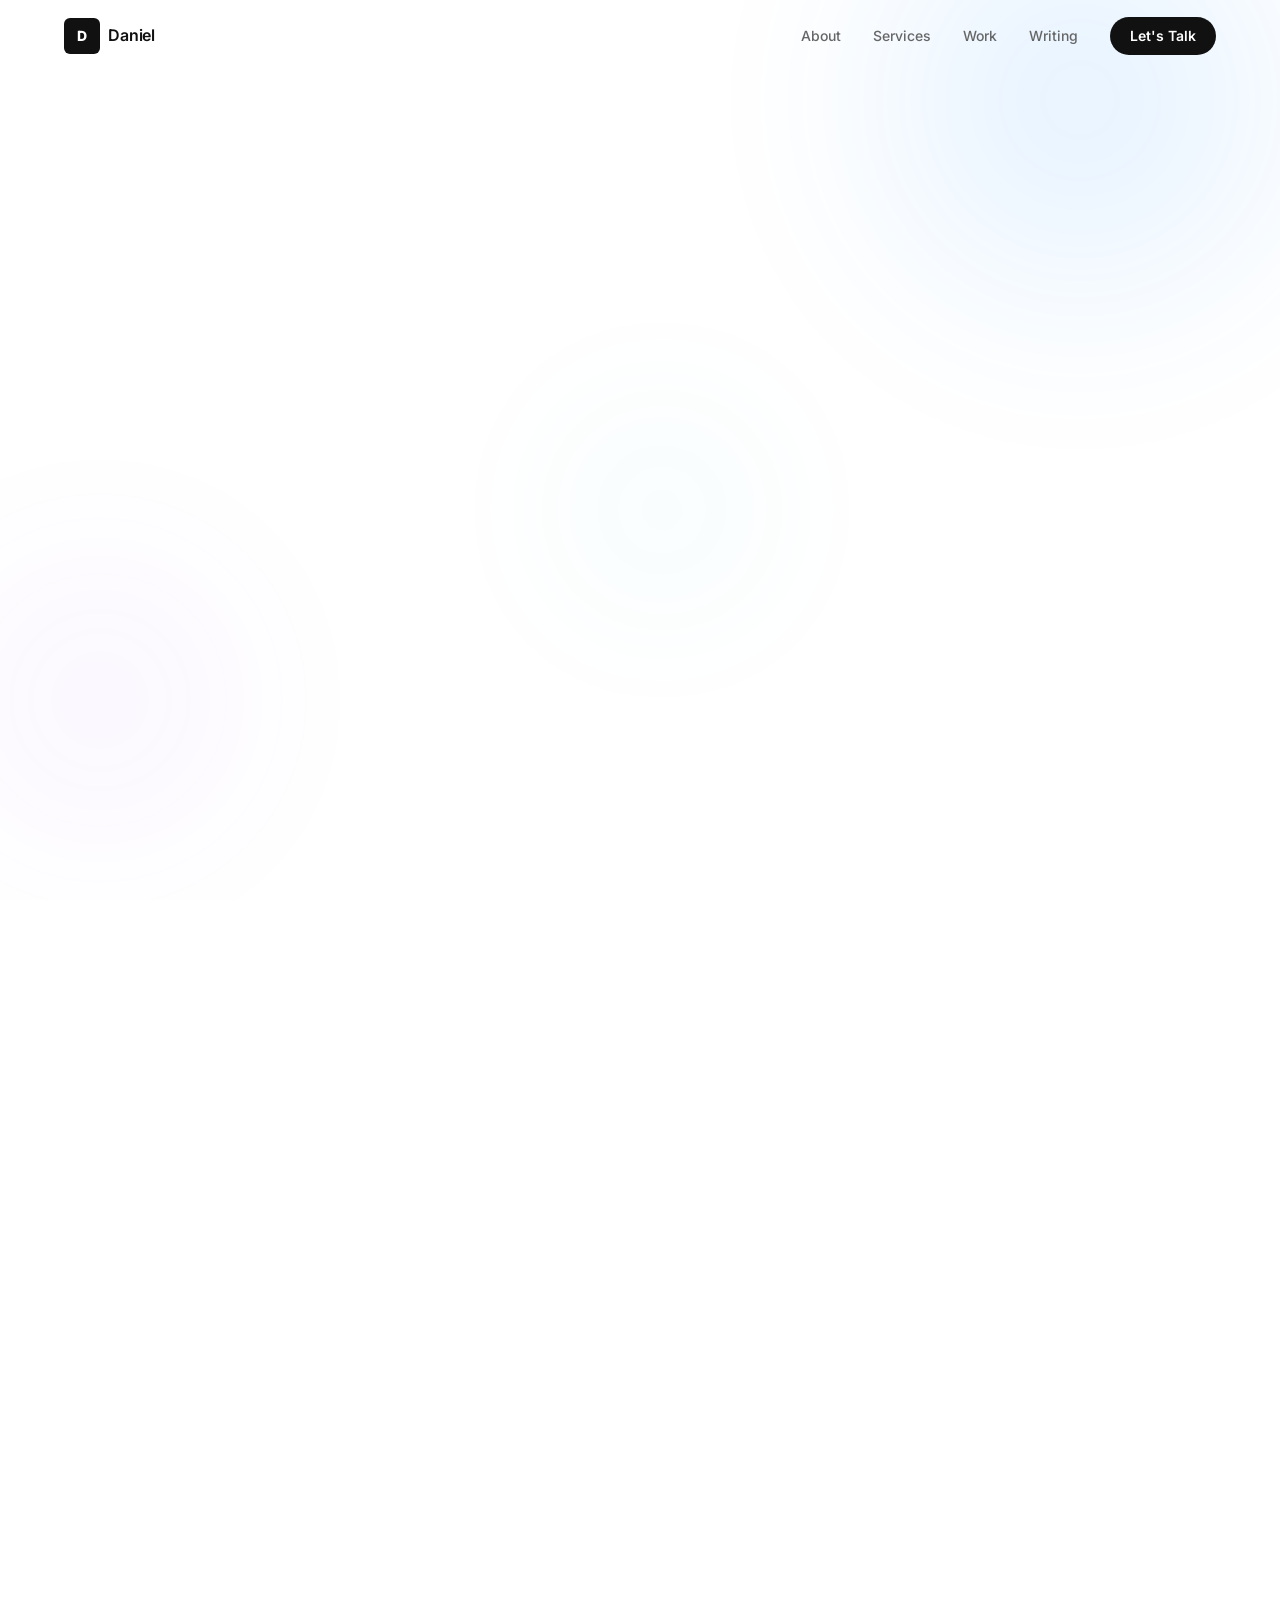
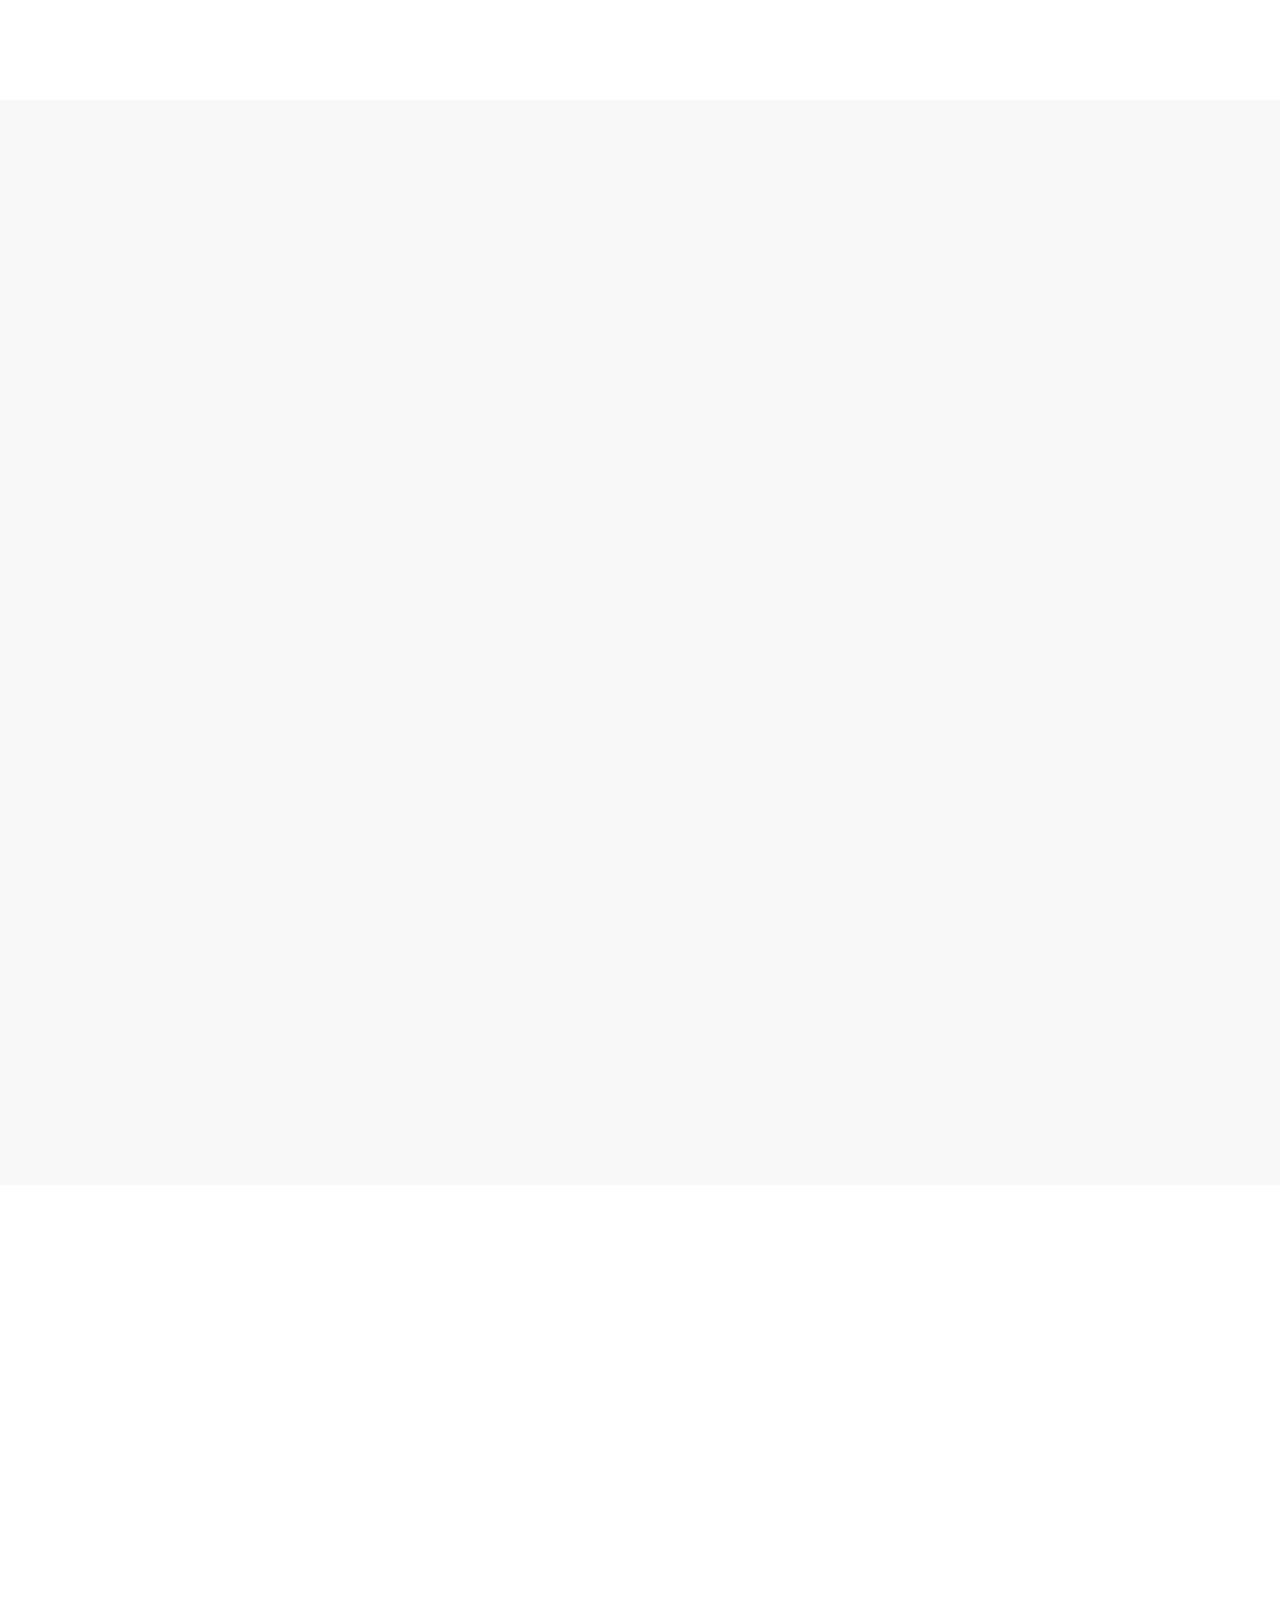
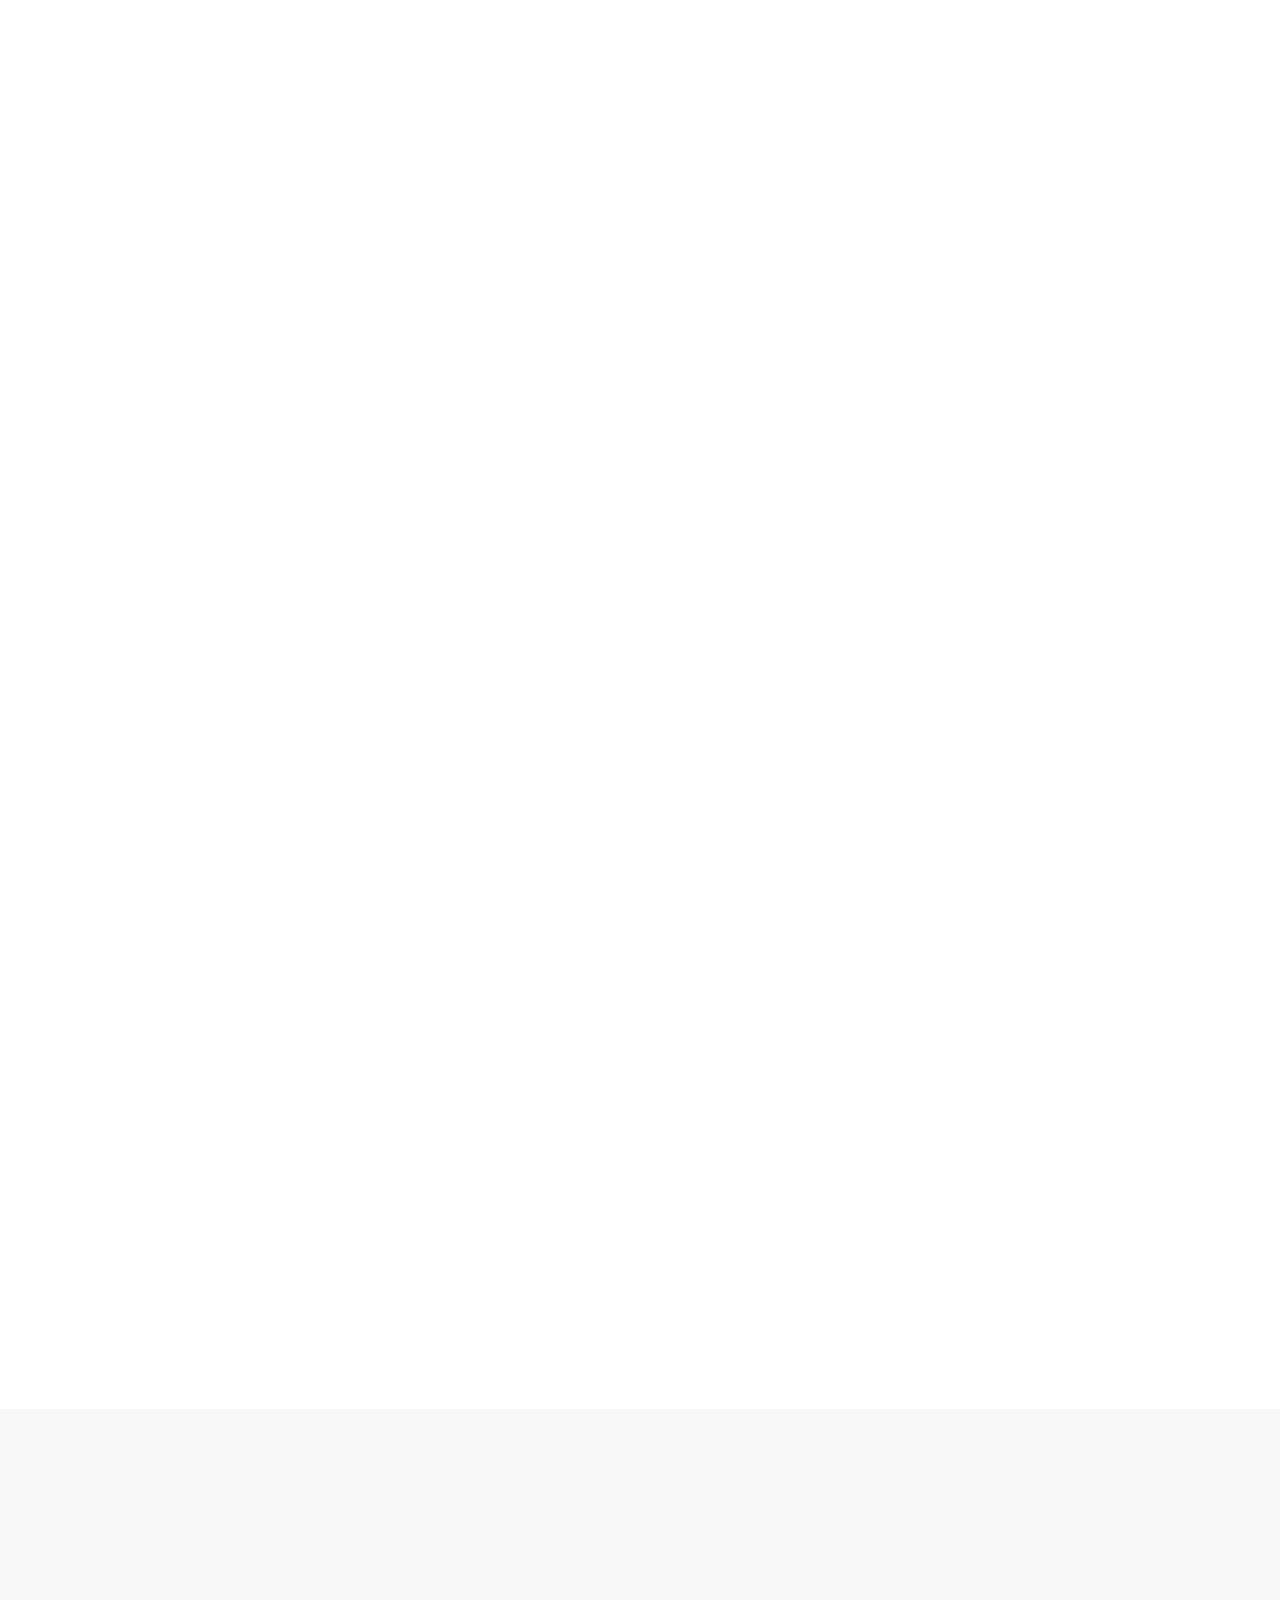
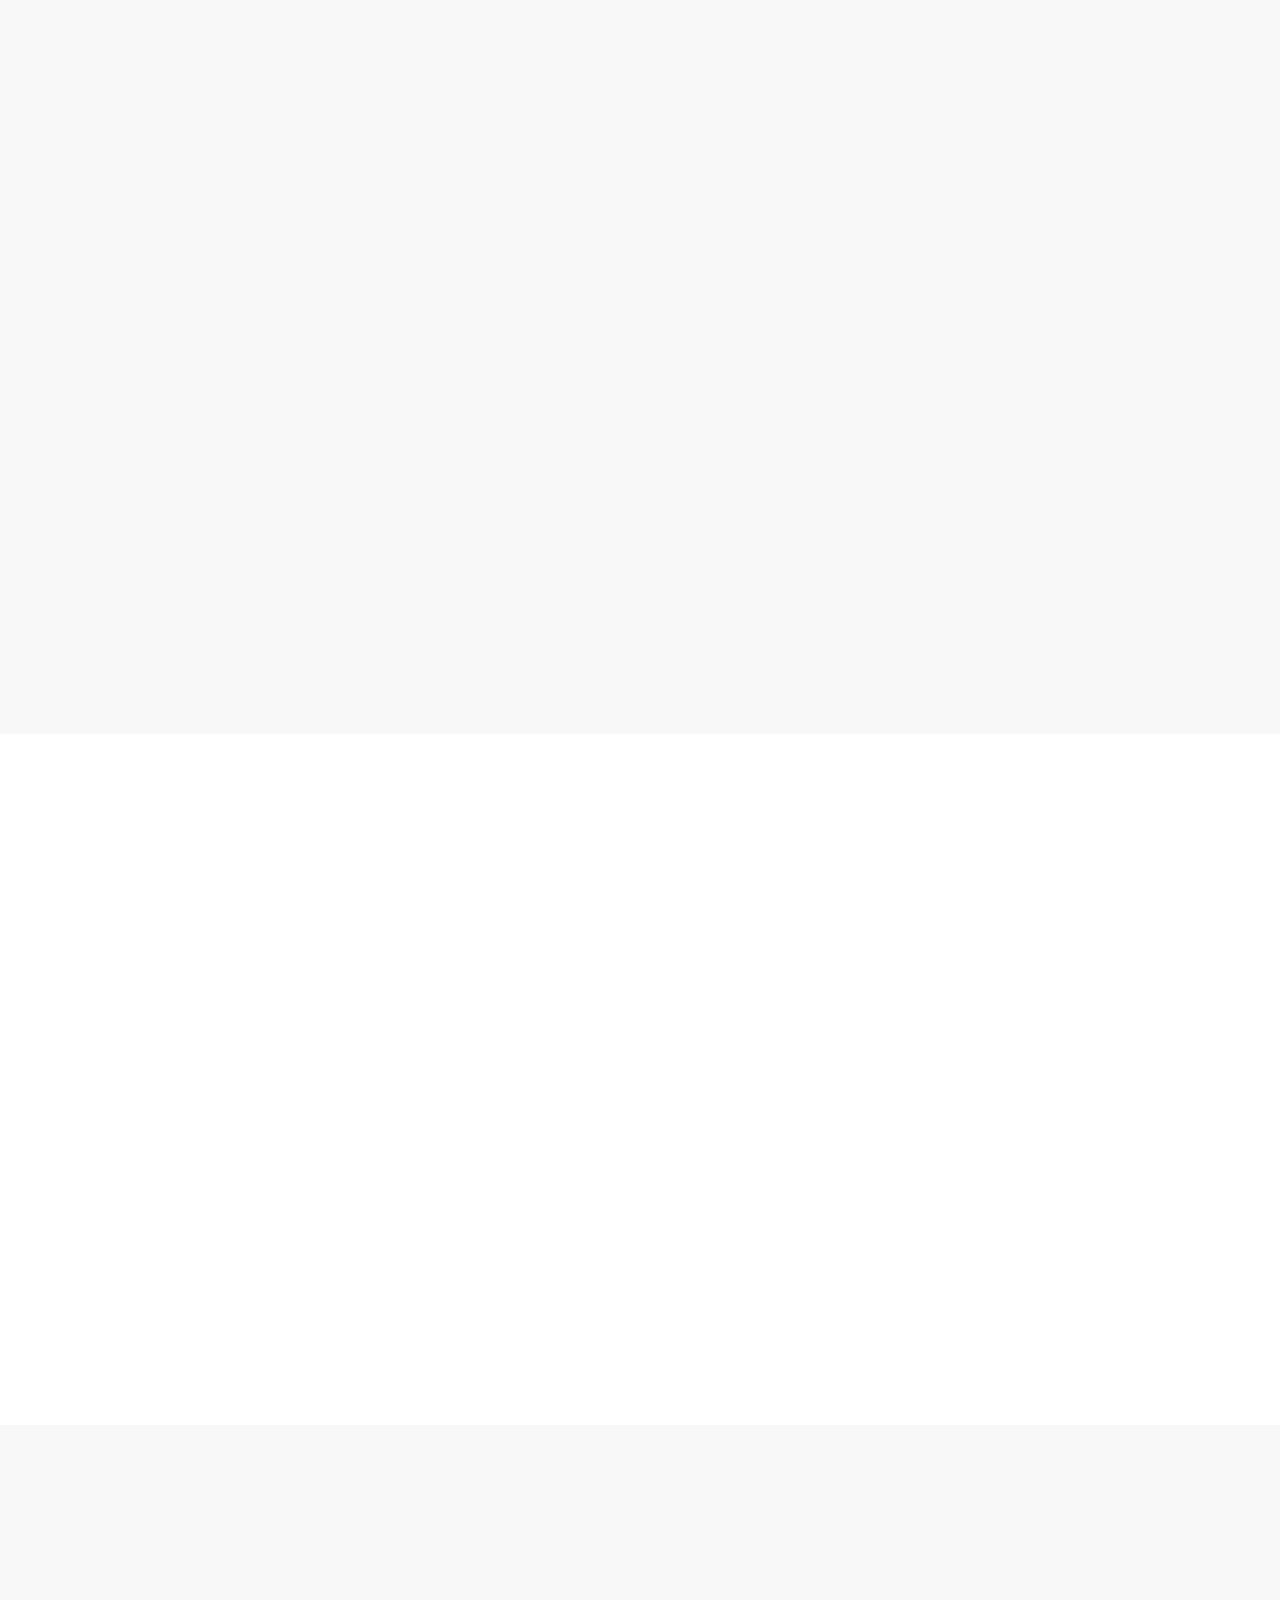
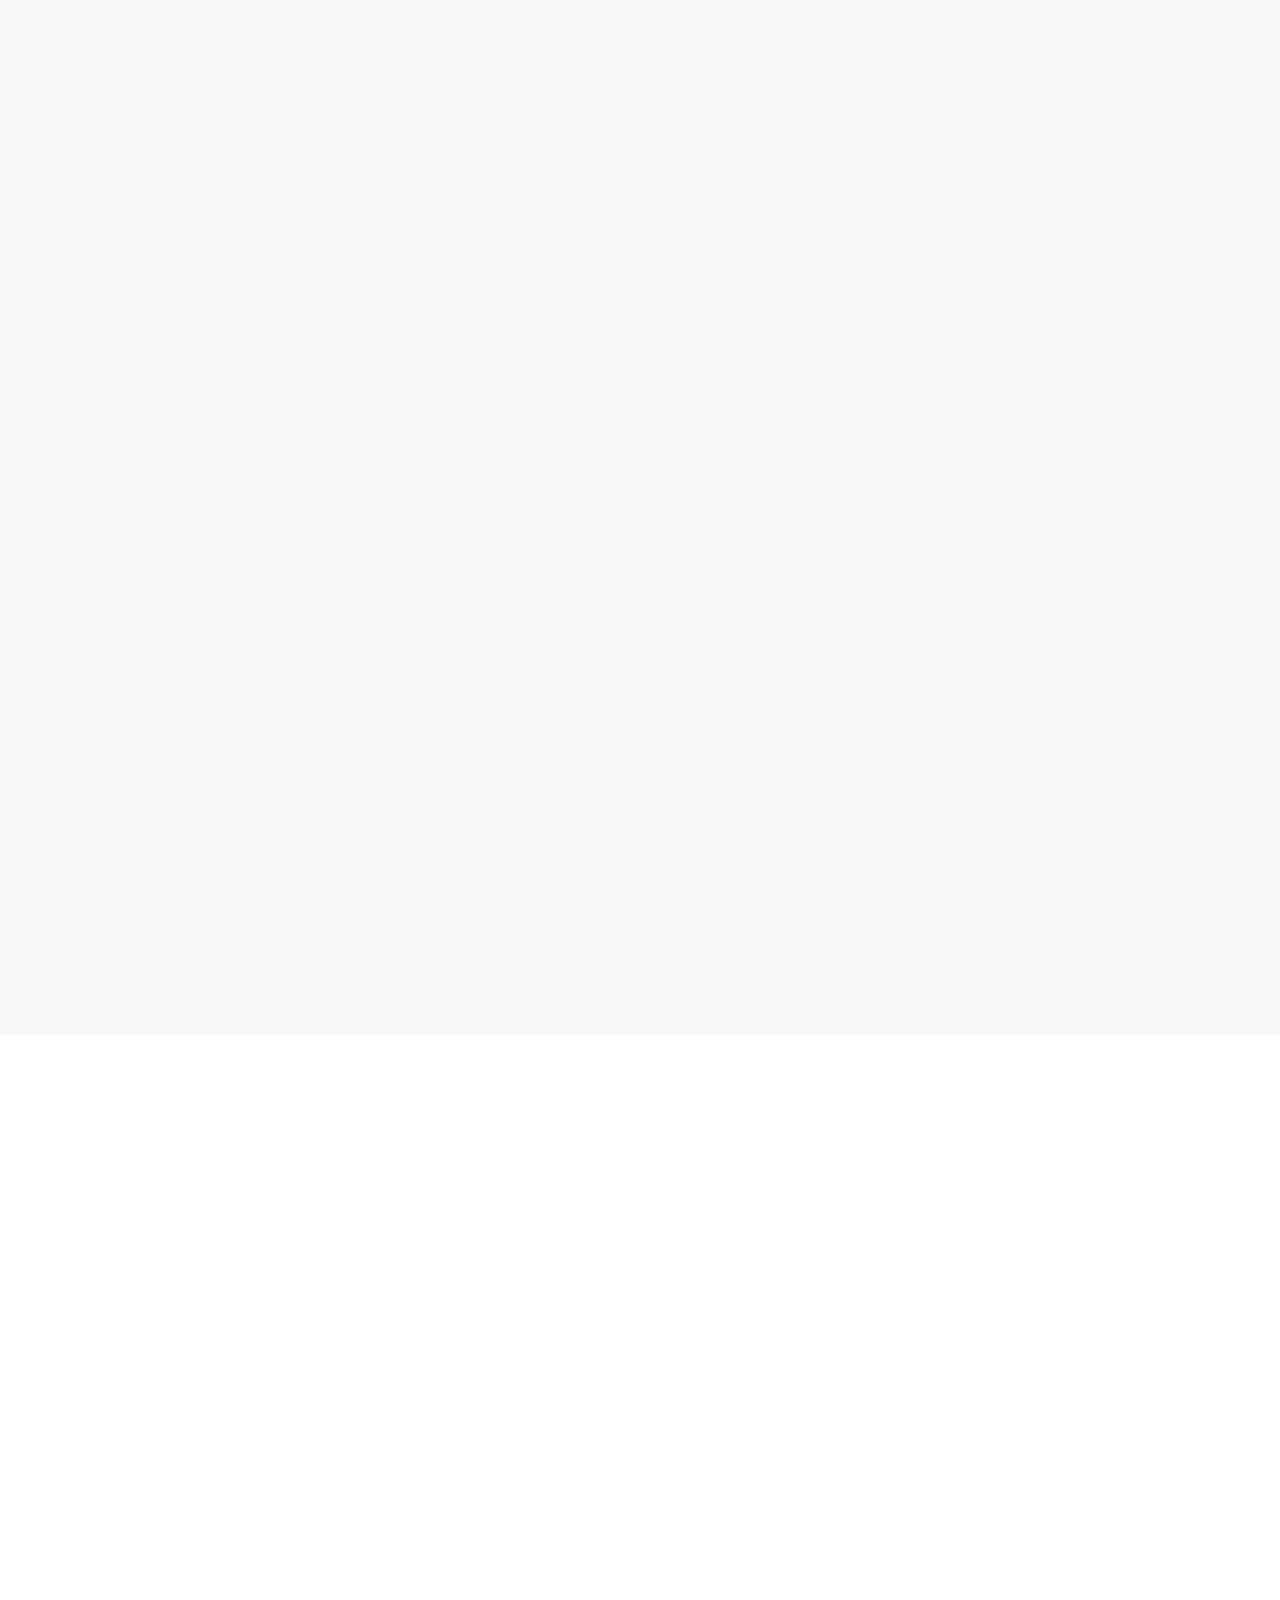
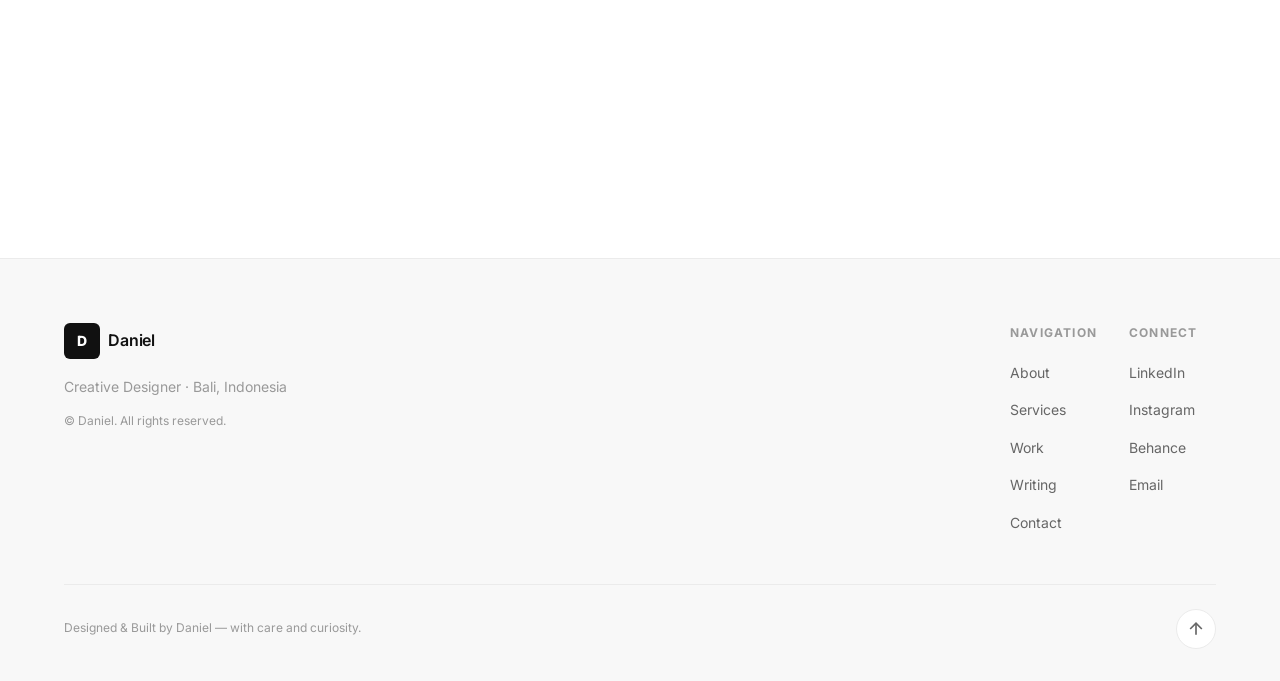
==== index.html @ 40bfc14e "Add files via upload" ====
<!DOCTYPE html>
<html lang="en">
<head>
  <!-- ============================================================
       META & SEO
  ============================================================ -->
  <meta charset="UTF-8" />
  <meta name="viewport" content="width=device-width, initial-scale=1.0" />
  <meta name="description" content="Daniel — Creative Designer specializing in Brand Identity, AI-Powered Creativity, and Digital Products. Crafting meaningful visual experiences for global brands." />
  <meta name="keywords" content="creative designer, brand identity, UI/UX design, AI design, digital products, Bali designer" />
  <meta name="author" content="Daniel" />

  <!-- Open Graph -->
  <meta property="og:title" content="Daniel — Creative Designer" />
  <meta property="og:description" content="Crafting meaningful digital experiences through design, strategy, and technology." />
  <meta property="og:type" content="website" />
  <meta property="og:url" content="https://danielmorris.design" />

  <title>Daniel — Creative Designer</title>

  <!-- ============================================================
       FONTS
  ============================================================ -->
  <link rel="preconnect" href="https://fonts.googleapis.com" />
  <link rel="preconnect" href="https://fonts.gstatic.com" crossorigin />
  <link href="https://fonts.googleapis.com/css2?family=Inter:wght@300;400;500;600;700;900&display=swap" rel="stylesheet" />

  <!-- ============================================================
       STYLES
  ============================================================ -->
  <link rel="stylesheet" href="style.css" />
</head>
<body>

  <!-- ============================================================
       NAVIGATION
  ============================================================ -->
  <header class="site-header" id="site-header" role="banner">
    <nav class="nav-container" aria-label="Main navigation">
      <a href="#hero" class="nav-logo" aria-label="Daniel — Home">
        <span class="logo-mark">D</span>
        <span class="logo-text">Daniel</span>
      </a>

      <ul class="nav-links" role="list">
        <li><a href="#about" class="nav-link">About</a></li>
        <li><a href="#services" class="nav-link">Services</a></li>
        <li><a href="#projects" class="nav-link">Work</a></li>
        <li><a href="#blog" class="nav-link">Writing</a></li>
        <li><a href="#contact" class="nav-link nav-link--cta">Let's Talk</a></li>
      </ul>

      <!-- Mobile menu toggle -->
      <button class="nav-toggle" id="nav-toggle" aria-label="Toggle menu" aria-expanded="false" aria-controls="mobile-menu">
        <span class="toggle-bar"></span>
        <span class="toggle-bar"></span>
      </button>
    </nav>

    <!-- Mobile Menu -->
    <div class="mobile-menu" id="mobile-menu" role="dialog" aria-label="Mobile navigation" aria-hidden="true">
      <ul class="mobile-nav-links" role="list">
        <li><a href="#about" class="mobile-nav-link">About</a></li>
        <li><a href="#services" class="mobile-nav-link">Services</a></li>
        <li><a href="#projects" class="mobile-nav-link">Work</a></li>
        <li><a href="#blog" class="mobile-nav-link">Writing</a></li>
        <li><a href="#skills" class="mobile-nav-link">Skills</a></li>
        <li><a href="#contact" class="mobile-nav-link">Contact</a></li>
      </ul>
    </div>
  </header>

  <main>

    <!-- ============================================================
         HERO SECTION
    ============================================================ -->
    <section class="hero" id="hero" aria-label="Introduction">
      <!-- Ambient gradient mesh -->
      <div class="hero-mesh" aria-hidden="true">
        <div class="mesh-orb mesh-orb--1"></div>
        <div class="mesh-orb mesh-orb--2"></div>
        <div class="mesh-orb mesh-orb--3"></div>
      </div>

      <div class="container hero-container">
        <div class="hero-content">
          <p class="hero-eyebrow animate-in" data-delay="0">Creative Designer · Bali, Indonesia</p>

          <h1 class="hero-headline animate-in" data-delay="1">
            Crafting experiences<br />
            <em>worth remembering.</em>
          </h1>

          <p class="hero-description animate-in" data-delay="2">
            I bridge brand identity, emerging technology, and human-centered design — helping founders, teams, and global brands build presences that resonate.
          </p>

          <div class="hero-actions animate-in" data-delay="3">
            <a href="#projects" class="btn btn--primary">View My Work</a>
            <a href="#contact" class="btn btn--ghost">Start a Project</a>
          </div>

          <!-- Social proof ticker -->
          <div class="hero-meta animate-in" data-delay="4">
            <div class="meta-item">
              <span class="meta-value">7+</span>
              <span class="meta-label">Years Experience</span>
            </div>
            <div class="meta-divider" aria-hidden="true"></div>
            <div class="meta-item">
              <span class="meta-value">60+</span>
              <span class="meta-label">Projects Delivered</span>
            </div>
            <div class="meta-divider" aria-hidden="true"></div>
            <div class="meta-item">
              <span class="meta-value">3</span>
              <span class="meta-label">Continents Reached</span>
            </div>
          </div>
        </div>

        <!-- Profile image placeholder -->
        <div class="hero-visual animate-in" data-delay="2">
          <div class="profile-frame">
            <div class="profile-image-placeholder" aria-label="Daniel's profile photo">
              <div class="profile-initials">D</div>
            </div>
            <!-- Floating badge -->
            <div class="profile-badge" aria-hidden="true">
              <span class="badge-dot"></span>
              <span class="badge-text">Available for projects</span>
            </div>
          </div>
        </div>
      </div>

      <!-- Scroll indicator -->
      <div class="scroll-indicator animate-in" data-delay="5" aria-hidden="true">
        <div class="scroll-line"></div>
        <span class="scroll-text">Scroll</span>
      </div>
    </section>

    <!-- ============================================================
         ABOUT SECTION
    ============================================================ -->
    <section class="section about" id="about" aria-labelledby="about-heading">
      <div class="container">
        <div class="section-grid">

          <div class="section-label-col">
            <p class="section-eyebrow reveal-item">About</p>
          </div>

          <div class="section-content-col">
            <h2 class="section-headline reveal-item" id="about-heading">
              Design is thinking<br />made visible.
            </h2>

            <div class="about-body reveal-item">
              <p class="about-paragraph">
                I'm Daniel — a Creative Designer based in Bali, Indonesia, working at the intersection of visual design, brand strategy, and artificial intelligence. My work is rooted in the belief that great design doesn't just look good — it <em>communicates</em>, builds trust, and moves people to act.
              </p>
              <p class="about-paragraph">
                With over seven years across graphic design, photography, videography, and digital product design, I bring a multi-disciplinary perspective to every project. I currently lead creative work at Waterbom Bali while building independent ventures that explore the future of AI-powered creativity.
              </p>
              <p class="about-paragraph">
                My process is collaborative, strategic, and deeply intentional — whether I'm crafting a brand identity from scratch, designing a digital product, or directing visual storytelling for global audiences.
              </p>
            </div>

            <div class="about-philosophy reveal-item">
              <h3 class="philosophy-label">Design Philosophy</h3>
              <blockquote class="philosophy-quote">
                "Good design is honest. It respects the intelligence of the audience, serves a clear purpose, and endures beyond trends."
              </blockquote>
            </div>
          </div>

        </div>
      </div>
    </section>

    <!-- ============================================================
         SERVICES SECTION
    ============================================================ -->
    <section class="section services" id="services" aria-labelledby="services-heading">
      <div class="container">

        <div class="section-header reveal-item">
          <p class="section-eyebrow">Services</p>
          <h2 class="section-headline" id="services-heading">What I do best.</h2>
          <p class="section-subtext">End-to-end creative services for brands that want to stand out — and stay that way.</p>
        </div>

        <div class="services-grid">

          <article class="service-card reveal-item" aria-label="Brand Identity Design">
            <div class="service-icon" aria-hidden="true">
              <svg width="24" height="24" viewBox="0 0 24 24" fill="none" stroke="currentColor" stroke-width="1.5" stroke-linecap="round" stroke-linejoin="round"><circle cx="12" cy="12" r="10"/><path d="M12 2a15.3 15.3 0 0 1 4 10 15.3 15.3 0 0 1-4 10 15.3 15.3 0 0 1-4-10 15.3 15.3 0 0 1 4-10z"/><line x1="2" y1="12" x2="22" y2="12"/></svg>
            </div>
            <h3 class="service-title">Brand Identity Design</h3>
            <p class="service-description">Complete visual systems — from strategy and naming to logo, color, typography, and brand guidelines that scale across every touchpoint.</p>
            <div class="service-tags">
              <span class="tag">Logo Design</span>
              <span class="tag">Visual Identity</span>
              <span class="tag">Brand Guidelines</span>
            </div>
          </article>

          <article class="service-card reveal-item" aria-label="UI/UX Design">
            <div class="service-icon" aria-hidden="true">
              <svg width="24" height="24" viewBox="0 0 24 24" fill="none" stroke="currentColor" stroke-width="1.5" stroke-linecap="round" stroke-linejoin="round"><rect x="2" y="3" width="20" height="14" rx="2"/><line x1="8" y1="21" x2="16" y2="21"/><line x1="12" y1="17" x2="12" y2="21"/></svg>
            </div>
            <h3 class="service-title">UI/UX Design</h3>
            <p class="service-description">User interfaces and digital experiences that feel effortless. Research-grounded, visually refined, and built for how real people think and move.</p>
            <div class="service-tags">
              <span class="tag">Web Design</span>
              <span class="tag">App Design</span>
              <span class="tag">Prototyping</span>
            </div>
          </article>

          <article class="service-card reveal-item" aria-label="AI-Assisted Design">
            <div class="service-icon" aria-hidden="true">
              <svg width="24" height="24" viewBox="0 0 24 24" fill="none" stroke="currentColor" stroke-width="1.5" stroke-linecap="round" stroke-linejoin="round"><path d="M12 2L2 7l10 5 10-5-10-5z"/><path d="M2 17l10 5 10-5"/><path d="M2 12l10 5 10-5"/></svg>
            </div>
            <h3 class="service-title">AI-Assisted Design</h3>
            <p class="service-description">Leveraging Midjourney, generative tools, and AI workflows to produce creative output at unprecedented speed — without sacrificing craft.</p>
            <div class="service-tags">
              <span class="tag">Midjourney</span>
              <span class="tag">AI Workflows</span>
              <span class="tag">Concept Art</span>
            </div>
          </article>

          <article class="service-card reveal-item" aria-label="Creative Direction">
            <div class="service-icon" aria-hidden="true">
              <svg width="24" height="24" viewBox="0 0 24 24" fill="none" stroke="currentColor" stroke-width="1.5" stroke-linecap="round" stroke-linejoin="round"><circle cx="12" cy="12" r="3"/><path d="M19.07 4.93a10 10 0 0 1 0 14.14M4.93 4.93a10 10 0 0 0 0 14.14"/></svg>
            </div>
            <h3 class="service-title">Creative Direction</h3>
            <p class="service-description">Strategic creative leadership for campaigns, product launches, and brand evolution — translating business goals into visual stories that connect.</p>
            <div class="service-tags">
              <span class="tag">Art Direction</span>
              <span class="tag">Campaign Design</span>
              <span class="tag">Strategy</span>
            </div>
          </article>

          <article class="service-card reveal-item" aria-label="Digital Products">
            <div class="service-icon" aria-hidden="true">
              <svg width="24" height="24" viewBox="0 0 24 24" fill="none" stroke="currentColor" stroke-width="1.5" stroke-linecap="round" stroke-linejoin="round"><path d="M14 2H6a2 2 0 0 0-2 2v16a2 2 0 0 0 2 2h12a2 2 0 0 0 2-2V8z"/><polyline points="14 2 14 8 20 8"/><line x1="16" y1="13" x2="8" y2="13"/><line x1="16" y1="17" x2="8" y2="17"/></svg>
            </div>
            <h3 class="service-title">Digital Products</h3>
            <p class="service-description">Design for SaaS platforms, web apps, and digital tools — from concept to polished interface with a focus on conversion and user retention.</p>
            <div class="service-tags">
              <span class="tag">SaaS Design</span>
              <span class="tag">Dashboard UI</span>
              <span class="tag">Design Systems</span>
            </div>
          </article>

          <article class="service-card reveal-item" aria-label="Photography & Visual Content">
            <div class="service-icon" aria-hidden="true">
              <svg width="24" height="24" viewBox="0 0 24 24" fill="none" stroke="currentColor" stroke-width="1.5" stroke-linecap="round" stroke-linejoin="round"><path d="M23 19a2 2 0 0 1-2 2H3a2 2 0 0 1-2-2V8a2 2 0 0 1 2-2h4l2-3h6l2 3h4a2 2 0 0 1 2 2z"/><circle cx="12" cy="13" r="4"/></svg>
            </div>
            <h3 class="service-title">Photography & Visual Content</h3>
            <p class="service-description">Commercial photography and video direction for brands, products, and events — shot with a designer's eye for composition, light, and story.</p>
            <div class="service-tags">
              <span class="tag">Brand Photography</span>
              <span class="tag">Video Direction</span>
              <span class="tag">Content Creation</span>
            </div>
          </article>

        </div>
      </div>
    </section>

    <!-- ============================================================
         FEATURED PROJECTS SECTION
    ============================================================ -->
    <section class="section projects" id="projects" aria-labelledby="projects-heading">
      <div class="container">

        <div class="section-header reveal-item">
          <p class="section-eyebrow">Selected Work</p>
          <h2 class="section-headline" id="projects-heading">Projects that matter.</h2>
          <p class="section-subtext">A curated selection of brand, digital, and creative projects — each one built with intention and care.</p>
        </div>

        <div class="projects-grid">

          <!-- Project 1 -->
          <article class="project-card project-card--large reveal-item" aria-label="Celeste d'Or Brand Identity">
            <div class="project-image" style="--project-hue: 38, 55%, 70%;" aria-hidden="true">
              <div class="project-image-bg project-image-bg--1"></div>
              <div class="project-image-label">Brand Identity</div>
            </div>
            <div class="project-info">
              <div class="project-meta">
                <span class="project-category">Brand Identity</span>
                <span class="project-year">2025</span>
              </div>
              <h3 class="project-title">Celeste d'Or</h3>
              <p class="project-description">Complete visual identity for an elegant wine brand — logomark, label design, and brand world built around French heritage and modern refinement.</p>
              <a href="#" class="project-link" aria-label="View Celeste d'Or project">
                View Project
                <svg width="16" height="16" viewBox="0 0 24 24" fill="none" stroke="currentColor" stroke-width="2" aria-hidden="true"><line x1="5" y1="12" x2="19" y2="12"/><polyline points="12 5 19 12 12 19"/></svg>
              </a>
            </div>
          </article>

          <!-- Project 2 -->
          <article class="project-card reveal-item" aria-label="Waterbom Bali Campaign">
            <div class="project-image" aria-hidden="true">
              <div class="project-image-bg project-image-bg--2"></div>
              <div class="project-image-label">Campaign Design</div>
            </div>
            <div class="project-info">
              <div class="project-meta">
                <span class="project-category">Art Direction</span>
                <span class="project-year">2024</span>
              </div>
              <h3 class="project-title">Waterbom Visual Refresh</h3>
              <p class="project-description">Campaign visual system and collateral redesign for Southeast Asia's top-rated water park attraction.</p>
              <a href="#" class="project-link" aria-label="View Waterbom project">
                View Project
                <svg width="16" height="16" viewBox="0 0 24 24" fill="none" stroke="currentColor" stroke-width="2" aria-hidden="true"><line x1="5" y1="12" x2="19" y2="12"/><polyline points="12 5 19 12 12 19"/></svg>
              </a>
            </div>
          </article>

          <!-- Project 3 -->
          <article class="project-card reveal-item" aria-label="BrandForge SaaS Platform">
            <div class="project-image" aria-hidden="true">
              <div class="project-image-bg project-image-bg--3"></div>
              <div class="project-image-label">Product Design</div>
            </div>
            <div class="project-info">
              <div class="project-meta">
                <span class="project-category">UI/UX · SaaS</span>
                <span class="project-year">2025</span>
              </div>
              <h3 class="project-title">BrandForge</h3>
              <p class="project-description">AI-powered brand identity generator — product design and design system for a SaaS platform serving startups and freelancers.</p>
              <a href="#" class="project-link" aria-label="View BrandForge project">
                View Project
                <svg width="16" height="16" viewBox="0 0 24 24" fill="none" stroke="currentColor" stroke-width="2" aria-hidden="true"><line x1="5" y1="12" x2="19" y2="12"/><polyline points="12 5 19 12 12 19"/></svg>
              </a>
            </div>
          </article>

          <!-- Project 4 -->
          <article class="project-card reveal-item" aria-label="Aidukasi Education Platform">
            <div class="project-image" aria-hidden="true">
              <div class="project-image-bg project-image-bg--4"></div>
              <div class="project-image-label">Digital Product</div>
            </div>
            <div class="project-info">
              <div class="project-meta">
                <span class="project-category">Web Design</span>
                <span class="project-year">2024</span>
              </div>
              <h3 class="project-title">Aidukasi</h3>
              <p class="project-description">Brand identity and platform design for an AI education platform bringing accessible learning to Indonesian audiences.</p>
              <a href="#" class="project-link" aria-label="View Aidukasi project">
                View Project
                <svg width="16" height="16" viewBox="0 0 24 24" fill="none" stroke="currentColor" stroke-width="2" aria-hidden="true"><line x1="5" y1="12" x2="19" y2="12"/><polyline points="12 5 19 12 12 19"/></svg>
              </a>
            </div>
          </article>

          <!-- Project 5 -->
          <article class="project-card reveal-item" aria-label="Bali Documentary Series">
            <div class="project-image" aria-hidden="true">
              <div class="project-image-bg project-image-bg--5"></div>
              <div class="project-image-label">Film</div>
            </div>
            <div class="project-info">
              <div class="project-meta">
                <span class="project-category">Filmmaking</span>
                <span class="project-year">2025</span>
              </div>
              <h3 class="project-title">The Unhurried Life</h3>
              <p class="project-description">A festival-eligible short film exploring themes of life's pace and purpose — shot entirely across Bali's landscapes.</p>
              <a href="#" class="project-link" aria-label="View film project">
                View Project
                <svg width="16" height="16" viewBox="0 0 24 24" fill="none" stroke="currentColor" stroke-width="2" aria-hidden="true"><line x1="5" y1="12" x2="19" y2="12"/><polyline points="12 5 19 12 12 19"/></svg>
              </a>
            </div>
          </article>

          <!-- Project 6 -->
          <article class="project-card reveal-item" aria-label="Peta Sampah App">
            <div class="project-image" aria-hidden="true">
              <div class="project-image-bg project-image-bg--6"></div>
              <div class="project-image-label">Civic Tech</div>
            </div>
            <div class="project-info">
              <div class="project-meta">
                <span class="project-category">App Design · Civic Tech</span>
                <span class="project-year">2026</span>
              </div>
              <h3 class="project-title">Peta Sampah</h3>
              <p class="project-description">GPS-based crowdsourced trash mapping web app designed to tackle waste management challenges across Indonesia.</p>
              <a href="#" class="project-link" aria-label="View Peta Sampah project">
                View Project
                <svg width="16" height="16" viewBox="0 0 24 24" fill="none" stroke="currentColor" stroke-width="2" aria-hidden="true"><line x1="5" y1="12" x2="19" y2="12"/><polyline points="12 5 19 12 12 19"/></svg>
              </a>
            </div>
          </article>

        </div>

      </div>
    </section>

    <!-- ============================================================
         SKILLS SECTION
    ============================================================ -->
    <section class="section skills" id="skills" aria-labelledby="skills-heading">
      <div class="container">

        <div class="section-grid">
          <div class="section-label-col">
            <p class="section-eyebrow reveal-item">Expertise</p>
          </div>

          <div class="section-content-col">
            <h2 class="section-headline reveal-item" id="skills-heading">Tools & craft.</h2>
            <p class="section-subtext reveal-item">A working set of tools, refined over seven years of real-world design projects across industries and continents.</p>

            <div class="skills-grid reveal-item">

              <div class="skill-item">
                <div class="skill-header">
                  <span class="skill-name">Figma</span>
                  <span class="skill-level">Expert</span>
                </div>
                <div class="skill-bar" role="progressbar" aria-valuenow="95" aria-valuemin="0" aria-valuemax="100" aria-label="Figma skill level 95%">
                  <div class="skill-fill" style="--skill-width: 95%;"></div>
                </div>
              </div>

              <div class="skill-item">
                <div class="skill-header">
                  <span class="skill-name">Adobe Illustrator</span>
                  <span class="skill-level">Expert</span>
                </div>
                <div class="skill-bar" role="progressbar" aria-valuenow="92" aria-valuemin="0" aria-valuemax="100" aria-label="Adobe Illustrator skill level 92%">
                  <div class="skill-fill" style="--skill-width: 92%;"></div>
                </div>
              </div>

              <div class="skill-item">
                <div class="skill-header">
                  <span class="skill-name">Photoshop</span>
                  <span class="skill-level">Expert</span>
                </div>
                <div class="skill-bar" role="progressbar" aria-valuenow="90" aria-valuemin="0" aria-valuemax="100" aria-label="Photoshop skill level 90%">
                  <div class="skill-fill" style="--skill-width: 90%;"></div>
                </div>
              </div>

              <div class="skill-item">
                <div class="skill-header">
                  <span class="skill-name">Adobe Premiere Pro</span>
                  <span class="skill-level">Advanced</span>
                </div>
                <div class="skill-bar" role="progressbar" aria-valuenow="85" aria-valuemin="0" aria-valuemax="100" aria-label="Premiere Pro skill level 85%">
                  <div class="skill-fill" style="--skill-width: 85%;"></div>
                </div>
              </div>

              <div class="skill-item">
                <div class="skill-header">
                  <span class="skill-name">Midjourney</span>
                  <span class="skill-level">Expert</span>
                </div>
                <div class="skill-bar" role="progressbar" aria-valuenow="93" aria-valuemin="0" aria-valuemax="100" aria-label="Midjourney skill level 93%">
                  <div class="skill-fill" style="--skill-width: 93%;"></div>
                </div>
              </div>

              <div class="skill-item">
                <div class="skill-header">
                  <span class="skill-name">Brand Strategy</span>
                  <span class="skill-level">Expert</span>
                </div>
                <div class="skill-bar" role="progressbar" aria-valuenow="88" aria-valuemin="0" aria-valuemax="100" aria-label="Brand Strategy skill level 88%">
                  <div class="skill-fill" style="--skill-width: 88%;"></div>
                </div>
              </div>

              <div class="skill-item">
                <div class="skill-header">
                  <span class="skill-name">UI Design</span>
                  <span class="skill-level">Expert</span>
                </div>
                <div class="skill-bar" role="progressbar" aria-valuenow="91" aria-valuemin="0" aria-valuemax="100" aria-label="UI Design skill level 91%">
                  <div class="skill-fill" style="--skill-width: 91%;"></div>
                </div>
              </div>

              <div class="skill-item">
                <div class="skill-header">
                  <span class="skill-name">Creative Direction</span>
                  <span class="skill-level">Advanced</span>
                </div>
                <div class="skill-bar" role="progressbar" aria-valuenow="86" aria-valuemin="0" aria-valuemax="100" aria-label="Creative Direction skill level 86%">
                  <div class="skill-fill" style="--skill-width: 86%;"></div>
                </div>
              </div>

            </div>

            <!-- AI Tools Callout -->
            <div class="ai-tools-callout reveal-item">
              <p class="callout-label">AI-Augmented Toolkit</p>
              <div class="callout-pills">
                <span class="pill">ChatGPT</span>
                <span class="pill">Claude</span>
                <span class="pill">Midjourney</span>
                <span class="pill">Runway</span>
                <span class="pill">Kling AI</span>
                <span class="pill">Sora</span>
              </div>
            </div>

          </div>
        </div>

      </div>
    </section>

    <!-- ============================================================
         TESTIMONIALS SECTION
    ============================================================ -->
    <section class="section testimonials" id="testimonials" aria-labelledby="testimonials-heading">
      <div class="container">

        <div class="section-header reveal-item">
          <p class="section-eyebrow">Testimonials</p>
          <h2 class="section-headline" id="testimonials-heading">Clients speak.</h2>
        </div>

        <div class="testimonials-grid">

          <article class="testimonial-card reveal-item">
            <div class="testimonial-stars" aria-label="5 out of 5 stars">
              <svg width="16" height="16" viewBox="0 0 24 24" fill="currentColor" aria-hidden="true"><polygon points="12 2 15.09 8.26 22 9.27 17 14.14 18.18 21.02 12 17.77 5.82 21.02 7 14.14 2 9.27 8.91 8.26 12 2"/></svg>
              <svg width="16" height="16" viewBox="0 0 24 24" fill="currentColor" aria-hidden="true"><polygon points="12 2 15.09 8.26 22 9.27 17 14.14 18.18 21.02 12 17.77 5.82 21.02 7 14.14 2 9.27 8.91 8.26 12 2"/></svg>
              <svg width="16" height="16" viewBox="0 0 24 24" fill="currentColor" aria-hidden="true"><polygon points="12 2 15.09 8.26 22 9.27 17 14.14 18.18 21.02 12 17.77 5.82 21.02 7 14.14 2 9.27 8.91 8.26 12 2"/></svg>
              <svg width="16" height="16" viewBox="0 0 24 24" fill="currentColor" aria-hidden="true"><polygon points="12 2 15.09 8.26 22 9.27 17 14.14 18.18 21.02 12 17.77 5.82 21.02 7 14.14 2 9.27 8.91 8.26 12 2"/></svg>
              <svg width="16" height="16" viewBox="0 0 24 24" fill="currentColor" aria-hidden="true"><polygon points="12 2 15.09 8.26 22 9.27 17 14.14 18.18 21.02 12 17.77 5.82 21.02 7 14.14 2 9.27 8.91 8.26 12 2"/></svg>
            </div>
            <blockquote class="testimonial-quote">
              "Daniel brought a level of strategic thinking to our brand identity that we didn't expect. He didn't just make things beautiful — he made sure every visual decision had a reason."
            </blockquote>
            <footer class="testimonial-author">
              <div class="author-avatar" aria-hidden="true">MR</div>
              <div class="author-info">
                <p class="author-name">Michael Rainer</p>
                <p class="author-title">CEO, Rainer & Co.</p>
              </div>
            </footer>
          </article>

          <article class="testimonial-card reveal-item">
            <div class="testimonial-stars" aria-label="5 out of 5 stars">
              <svg width="16" height="16" viewBox="0 0 24 24" fill="currentColor" aria-hidden="true"><polygon points="12 2 15.09 8.26 22 9.27 17 14.14 18.18 21.02 12 17.77 5.82 21.02 7 14.14 2 9.27 8.91 8.26 12 2"/></svg>
              <svg width="16" height="16" viewBox="0 0 24 24" fill="currentColor" aria-hidden="true"><polygon points="12 2 15.09 8.26 22 9.27 17 14.14 18.18 21.02 12 17.77 5.82 21.02 7 14.14 2 9.27 8.91 8.26 12 2"/></svg>
              <svg width="16" height="16" viewBox="0 0 24 24" fill="currentColor" aria-hidden="true"><polygon points="12 2 15.09 8.26 22 9.27 17 14.14 18.18 21.02 12 17.77 5.82 21.02 7 14.14 2 9.27 8.91 8.26 12 2"/></svg>
              <svg width="16" height="16" viewBox="0 0 24 24" fill="currentColor" aria-hidden="true"><polygon points="12 2 15.09 8.26 22 9.27 17 14.14 18.18 21.02 12 17.77 5.82 21.02 7 14.14 2 9.27 8.91 8.26 12 2"/></svg>
              <svg width="16" height="16" viewBox="0 0 24 24" fill="currentColor" aria-hidden="true"><polygon points="12 2 15.09 8.26 22 9.27 17 14.14 18.18 21.02 12 17.77 5.82 21.02 7 14.14 2 9.27 8.91 8.26 12 2"/></svg>
            </div>
            <blockquote class="testimonial-quote">
              "We hired Daniel to redesign our digital platform UI and he completely transformed how our users engage with the product. Conversion improved by 40% in the first month post-launch."
            </blockquote>
            <footer class="testimonial-author">
              <div class="author-avatar" aria-hidden="true">SL</div>
              <div class="author-info">
                <p class="author-name">Sofia Lindqvist</p>
                <p class="author-title">Head of Product, Techland AB</p>
              </div>
            </footer>
          </article>

          <article class="testimonial-card reveal-item">
            <div class="testimonial-stars" aria-label="5 out of 5 stars">
              <svg width="16" height="16" viewBox="0 0 24 24" fill="currentColor" aria-hidden="true"><polygon points="12 2 15.09 8.26 22 9.27 17 14.14 18.18 21.02 12 17.77 5.82 21.02 7 14.14 2 9.27 8.91 8.26 12 2"/></svg>
              <svg width="16" height="16" viewBox="0 0 24 24" fill="currentColor" aria-hidden="true"><polygon points="12 2 15.09 8.26 22 9.27 17 14.14 18.18 21.02 12 17.77 5.82 21.02 7 14.14 2 9.27 8.91 8.26 12 2"/></svg>
              <svg width="16" height="16" viewBox="0 0 24 24" fill="currentColor" aria-hidden="true"><polygon points="12 2 15.09 8.26 22 9.27 17 14.14 18.18 21.02 12 17.77 5.82 21.02 7 14.14 2 9.27 8.91 8.26 12 2"/></svg>
              <svg width="16" height="16" viewBox="0 0 24 24" fill="currentColor" aria-hidden="true"><polygon points="12 2 15.09 8.26 22 9.27 17 14.14 18.18 21.02 12 17.77 5.82 21.02 7 14.14 2 9.27 8.91 8.26 12 2"/></svg>
              <svg width="16" height="16" viewBox="0 0 24 24" fill="currentColor" aria-hidden="true"><polygon points="12 2 15.09 8.26 22 9.27 17 14.14 18.18 21.02 12 17.77 5.82 21.02 7 14.14 2 9.27 8.91 8.26 12 2"/></svg>
            </div>
            <blockquote class="testimonial-quote">
              "Working with Daniel feels like collaborating with a creative partner who genuinely cares about your success. He's strategic, fast, and the quality of work is consistently exceptional."
            </blockquote>
            <footer class="testimonial-author">
              <div class="author-avatar" aria-hidden="true">AK</div>
              <div class="author-info">
                <p class="author-name">Aditya Kumar</p>
                <p class="author-title">Founder, Strata Studio</p>
              </div>
            </footer>
          </article>

        </div>

      </div>
    </section>

    <!-- ============================================================
         BLOG SECTION
    ============================================================ -->
    <section class="section blog" id="blog" aria-labelledby="blog-heading">
      <div class="container">

        <div class="section-header reveal-item">
          <p class="section-eyebrow">Writing</p>
          <h2 class="section-headline" id="blog-heading">Ideas worth sharing.</h2>
          <p class="section-subtext">Thoughts on design, creativity, artificial intelligence, and what it means to build things that last.</p>
        </div>

        <div class="blog-grid">

          <article class="blog-card blog-card--featured reveal-item">
            <div class="blog-image blog-image--1" aria-hidden="true">
              <div class="blog-image-overlay"></div>
            </div>
            <div class="blog-content">
              <div class="blog-meta">
                <span class="blog-tag">Design</span>
                <span class="blog-date">June 2026</span>
              </div>
              <h3 class="blog-title">Why the best design decisions feel invisible</h3>
              <p class="blog-excerpt">The hallmark of exceptional design isn't that people notice it. It's that they don't — because the experience feels so natural, so right, that nothing jars them out of it.</p>
              <a href="#" class="blog-link" aria-label="Read: Why the best design decisions feel invisible">
                Read Article
                <svg width="16" height="16" viewBox="0 0 24 24" fill="none" stroke="currentColor" stroke-width="2" aria-hidden="true"><line x1="5" y1="12" x2="19" y2="12"/><polyline points="12 5 19 12 12 19"/></svg>
              </a>
            </div>
          </article>

          <article class="blog-card reveal-item">
            <div class="blog-content">
              <div class="blog-meta">
                <span class="blog-tag">AI</span>
                <span class="blog-date">May 2026</span>
              </div>
              <h3 class="blog-title">AI won't replace designers. But it will change what design means.</h3>
              <p class="blog-excerpt">The designers thriving in the age of AI aren't the ones resisting the tools — they're the ones who understand that taste, judgment, and strategy are harder to automate than pixels.</p>
              <a href="#" class="blog-link" aria-label="Read: AI and design">
                Read Article
                <svg width="16" height="16" viewBox="0 0 24 24" fill="none" stroke="currentColor" stroke-width="2" aria-hidden="true"><line x1="5" y1="12" x2="19" y2="12"/><polyline points="12 5 19 12 12 19"/></svg>
              </a>
            </div>
          </article>

          <article class="blog-card reveal-item">
            <div class="blog-content">
              <div class="blog-meta">
                <span class="blog-tag">Creativity</span>
                <span class="blog-date">April 2026</span>
              </div>
              <h3 class="blog-title">The discipline of creative consistency</h3>
              <p class="blog-excerpt">Inspiration is random. Great creative work isn't. Here's how I built a daily practice that produces consistent output — without waiting for the muse to show up.</p>
              <a href="#" class="blog-link" aria-label="Read: Creative consistency">
                Read Article
                <svg width="16" height="16" viewBox="0 0 24 24" fill="none" stroke="currentColor" stroke-width="2" aria-hidden="true"><line x1="5" y1="12" x2="19" y2="12"/><polyline points="12 5 19 12 12 19"/></svg>
              </a>
            </div>
          </article>

          <article class="blog-card reveal-item">
            <div class="blog-content">
              <div class="blog-meta">
                <span class="blog-tag">Personal Growth</span>
                <span class="blog-date">March 2026</span>
              </div>
              <h3 class="blog-title">What learning classical piano taught me about design</h3>
              <p class="blog-excerpt">I'm four months into a five-year piano study plan. The parallels between mastering an instrument and mastering visual craft are deeper than I expected.</p>
              <a href="#" class="blog-link" aria-label="Read: Piano and design">
                Read Article
                <svg width="16" height="16" viewBox="0 0 24 24" fill="none" stroke="currentColor" stroke-width="2" aria-hidden="true"><line x1="5" y1="12" x2="19" y2="12"/><polyline points="12 5 19 12 12 19"/></svg>
              </a>
            </div>
          </article>

        </div>

      </div>
    </section>

    <!-- ============================================================
         CONTACT SECTION
    ============================================================ -->
    <section class="section contact" id="contact" aria-labelledby="contact-heading">
      <div class="container">

        <div class="contact-grid">

          <div class="contact-info">
            <p class="section-eyebrow reveal-item">Contact</p>
            <h2 class="section-headline reveal-item" id="contact-heading">
              Let's build<br />something great.
            </h2>
            <p class="contact-description reveal-item">
              I'm selectively available for new projects, brand partnerships, and creative consulting. If you have something meaningful in mind, I'd love to hear about it.
            </p>

            <div class="contact-links reveal-item">
              <a href="mailto:hello@danielmorris.design" class="contact-link" aria-label="Send email to Daniel">
                <svg width="20" height="20" viewBox="0 0 24 24" fill="none" stroke="currentColor" stroke-width="1.5" aria-hidden="true"><path d="M4 4h16c1.1 0 2 .9 2 2v12c0 1.1-.9 2-2 2H4c-1.1 0-2-.9-2-2V6c0-1.1.9-2 2-2z"/><polyline points="22,6 12,13 2,6"/></svg>
                <span>hello@danielmorris.design</span>
              </a>
              <a href="https://linkedin.com/in/danielmorris" target="_blank" rel="noopener noreferrer" class="contact-link" aria-label="Visit Daniel's LinkedIn profile">
                <svg width="20" height="20" viewBox="0 0 24 24" fill="none" stroke="currentColor" stroke-width="1.5" aria-hidden="true"><path d="M16 8a6 6 0 0 1 6 6v7h-4v-7a2 2 0 0 0-2-2 2 2 0 0 0-2 2v7h-4v-7a6 6 0 0 1 6-6z"/><rect x="2" y="9" width="4" height="12"/><circle cx="4" cy="4" r="2"/></svg>
                <span>linkedin.com/in/danielmorris</span>
              </a>
              <a href="https://instagram.com/danielmorrism" target="_blank" rel="noopener noreferrer" class="contact-link" aria-label="Visit Daniel's Instagram profile">
                <svg width="20" height="20" viewBox="0 0 24 24" fill="none" stroke="currentColor" stroke-width="1.5" aria-hidden="true"><rect x="2" y="2" width="20" height="20" rx="5" ry="5"/><path d="M16 11.37A4 4 0 1 1 12.63 8 4 4 0 0 1 16 11.37z"/><line x1="17.5" y1="6.5" x2="17.51" y2="6.5"/></svg>
                <span>@danielmorrism</span>
              </a>
              <a href="https://behance.net/danielmorris" target="_blank" rel="noopener noreferrer" class="contact-link" aria-label="Visit Daniel's Behance profile">
                <svg width="20" height="20" viewBox="0 0 24 24" fill="none" stroke="currentColor" stroke-width="1.5" aria-hidden="true"><path d="M2 12h6"/><path d="M2 6h6"/><path d="M2 18h6"/><rect x="8" y="4" width="6" height="16" rx="1"/><path d="M14 9h6v6h-6z"/><path d="M14 12h6"/></svg>
                <span>behance.net/danielmorris</span>
              </a>
            </div>
          </div>

          <!-- Contact Form -->
          <div class="contact-form-wrapper reveal-item">
            <form class="contact-form" id="contact-form" novalidate aria-label="Contact form">
              <div class="form-group">
                <label for="name" class="form-label">Your Name</label>
                <input type="text" id="name" name="name" class="form-input" placeholder="Jane Smith" required autocomplete="name" aria-required="true" />
              </div>

              <div class="form-group">
                <label for="email" class="form-label">Email Address</label>
                <input type="email" id="email" name="email" class="form-input" placeholder="jane@company.com" required autocomplete="email" aria-required="true" />
              </div>

              <div class="form-group">
                <label for="project" class="form-label">Project Type</label>
                <select id="project" name="project" class="form-input form-select" aria-label="Select project type">
                  <option value="" disabled selected>Select a service</option>
                  <option value="brand-identity">Brand Identity Design</option>
                  <option value="ui-ux">UI/UX Design</option>
                  <option value="ai-design">AI-Assisted Design</option>
                  <option value="creative-direction">Creative Direction</option>
                  <option value="digital-product">Digital Product</option>
                  <option value="other">Other</option>
                </select>
              </div>

              <div class="form-group">
                <label for="message" class="form-label">Tell me about your project</label>
                <textarea id="message" name="message" class="form-input form-textarea" placeholder="What are you building? What's the timeline? What makes it exciting?" rows="5" required aria-required="true"></textarea>
              </div>

              <button type="submit" class="btn btn--primary btn--full" id="form-submit">
                <span class="btn-text">Send Message</span>
                <svg class="btn-icon" width="18" height="18" viewBox="0 0 24 24" fill="none" stroke="currentColor" stroke-width="2" aria-hidden="true"><line x1="22" y1="2" x2="11" y2="13"/><polygon points="22 2 15 22 11 13 2 9 22 2"/></svg>
              </button>

              <p class="form-note">I typically respond within 24 hours.</p>
              <div class="form-status" id="form-status" role="alert" aria-live="polite"></div>
            </form>
          </div>

        </div>

      </div>
    </section>

  </main>

  <!-- ============================================================
       FOOTER
  ============================================================ -->
  <footer class="site-footer" role="contentinfo">
    <div class="container">
      <div class="footer-grid">

        <div class="footer-brand">
          <a href="#hero" class="footer-logo" aria-label="Daniel — Back to top">
            <span class="logo-mark">D</span>
            <span class="logo-text">Daniel</span>
          </a>
          <p class="footer-tagline">Creative Designer · Bali, Indonesia</p>
          <p class="footer-copy">&copy; <span id="footer-year"></span> Daniel. All rights reserved.</p>
        </div>

        <nav class="footer-nav" aria-label="Footer navigation">
          <div class="footer-nav-col">
            <p class="footer-nav-label">Navigation</p>
            <ul role="list">
              <li><a href="#about" class="footer-link">About</a></li>
              <li><a href="#services" class="footer-link">Services</a></li>
              <li><a href="#projects" class="footer-link">Work</a></li>
              <li><a href="#blog" class="footer-link">Writing</a></li>
              <li><a href="#contact" class="footer-link">Contact</a></li>
            </ul>
          </div>
          <div class="footer-nav-col">
            <p class="footer-nav-label">Connect</p>
            <ul role="list">
              <li><a href="https://linkedin.com/in/danielmorris" target="_blank" rel="noopener noreferrer" class="footer-link">LinkedIn</a></li>
              <li><a href="https://instagram.com/danielmorrism" target="_blank" rel="noopener noreferrer" class="footer-link">Instagram</a></li>
              <li><a href="https://behance.net/danielmorris" target="_blank" rel="noopener noreferrer" class="footer-link">Behance</a></li>
              <li><a href="mailto:hello@danielmorris.design" class="footer-link">Email</a></li>
            </ul>
          </div>
        </nav>

      </div>

      <div class="footer-bottom">
        <p class="footer-bottom-text">Designed & Built by Daniel &mdash; with care and curiosity.</p>
        <a href="#hero" class="back-to-top" aria-label="Back to top">
          <svg width="20" height="20" viewBox="0 0 24 24" fill="none" stroke="currentColor" stroke-width="2" aria-hidden="true"><line x1="12" y1="19" x2="12" y2="5"/><polyline points="5 12 12 5 19 12"/></svg>
        </a>
      </div>

    </div>
  </footer>

  <!-- ============================================================
       JAVASCRIPT
  ============================================================ -->
  <script src="script.js"></script>

</body>
</html>
---- style.css ----
/* ================================================================
   DANIEL — CREATIVE DESIGNER
   style.css
   
   Architecture:
   1. Custom Properties (Design Tokens)
   2. Reset & Base
   3. Typography
   4. Layout Utilities
   5. Navigation
   6. Hero Section
   7. About Section
   8. Services Section
   9. Projects Section
   10. Skills Section
   11. Testimonials Section
   12. Blog Section
   13. Contact Section
   14. Footer
   15. Animations & Transitions
   16. Responsive (Mobile-first breakpoints)
   17. Accessibility & Reduced Motion
================================================================ */


/* ================================================================
   1. CUSTOM PROPERTIES — DESIGN TOKENS
================================================================ */
:root {
  /* Colors */
  --color-bg:           #FFFFFF;
  --color-bg-subtle:    #F8F8F8;
  --color-bg-hover:     #F2F2F2;
  --color-text-primary: #111111;
  --color-text-secondary: #666666;
  --color-text-muted:   #999999;
  --color-accent:       #0A84FF;
  --color-accent-hover: #0070E0;
  --color-border:       #EBEBEB;
  --color-border-dark:  #D4D4D4;
  --color-star:         #F59E0B;

  /* Typography */
  --font-sans: 'Inter', -apple-system, BlinkMacSystemFont, 'SF Pro Display', 'Helvetica Neue', Helvetica, Arial, sans-serif;
  
  /* Type scale */
  --text-xs:   0.75rem;   /* 12px */
  --text-sm:   0.875rem;  /* 14px */
  --text-base: 1rem;      /* 16px */
  --text-lg:   1.125rem;  /* 18px */
  --text-xl:   1.25rem;   /* 20px */
  --text-2xl:  1.5rem;    /* 24px */
  --text-3xl:  1.875rem;  /* 30px */
  --text-4xl:  2.25rem;   /* 36px */
  --text-5xl:  3rem;      /* 48px */
  --text-6xl:  3.75rem;   /* 60px */
  --text-7xl:  4.5rem;    /* 72px */
  --text-8xl:  6rem;      /* 96px */

  /* Spacing */
  --space-1:  0.25rem;
  --space-2:  0.5rem;
  --space-3:  0.75rem;
  --space-4:  1rem;
  --space-5:  1.25rem;
  --space-6:  1.5rem;
  --space-8:  2rem;
  --space-10: 2.5rem;
  --space-12: 3rem;
  --space-16: 4rem;
  --space-20: 5rem;
  --space-24: 6rem;
  --space-32: 8rem;

  /* Radius */
  --radius-sm:   6px;
  --radius-md:   12px;
  --radius-lg:   20px;
  --radius-xl:   28px;
  --radius-full: 9999px;

  /* Shadows */
  --shadow-sm: 0 1px 3px rgba(0, 0, 0, 0.06), 0 1px 2px rgba(0, 0, 0, 0.04);
  --shadow-md: 0 4px 16px rgba(0, 0, 0, 0.07), 0 2px 6px rgba(0, 0, 0, 0.04);
  --shadow-lg: 0 12px 40px rgba(0, 0, 0, 0.08), 0 4px 12px rgba(0, 0, 0, 0.04);
  --shadow-xl: 0 24px 64px rgba(0, 0, 0, 0.10), 0 8px 24px rgba(0, 0, 0, 0.05);

  /* Transitions */
  --ease-out: cubic-bezier(0.16, 1, 0.3, 1);
  --ease-in-out: cubic-bezier(0.4, 0, 0.2, 1);
  --duration-fast:   150ms;
  --duration-base:   250ms;
  --duration-slow:   400ms;
  --duration-slower: 600ms;

  /* Layout */
  --container-max: 1280px;
  --container-pad: var(--space-6);
  --nav-height: 72px;

  /* Section spacing */
  --section-py: var(--space-32);
}


/* ================================================================
   2. RESET & BASE
================================================================ */
*, *::before, *::after {
  box-sizing: border-box;
  margin: 0;
  padding: 0;
}

html {
  scroll-behavior: smooth;
  -webkit-text-size-adjust: 100%;
  font-size: 16px;
}

body {
  font-family: var(--font-sans);
  background-color: var(--color-bg);
  color: var(--color-text-primary);
  line-height: 1.6;
  -webkit-font-smoothing: antialiased;
  -moz-osx-font-smoothing: grayscale;
  overflow-x: hidden;
}

img, video, svg {
  display: block;
  max-width: 100%;
}

a {
  color: inherit;
  text-decoration: none;
}

ul, ol {
  list-style: none;
}

button {
  font-family: inherit;
  cursor: pointer;
  border: none;
  background: none;
}

input, textarea, select {
  font-family: inherit;
  font-size: inherit;
}

:focus-visible {
  outline: 2px solid var(--color-accent);
  outline-offset: 3px;
  border-radius: var(--radius-sm);
}


/* ================================================================
   3. TYPOGRAPHY
================================================================ */
h1, h2, h3, h4, h5, h6 {
  line-height: 1.15;
  font-weight: 700;
  letter-spacing: -0.02em;
}

em {
  font-style: italic;
  font-weight: inherit;
}

p {
  line-height: 1.7;
}


/* ================================================================
   4. LAYOUT UTILITIES
================================================================ */
.container {
  width: 100%;
  max-width: var(--container-max);
  margin: 0 auto;
  padding: 0 var(--container-pad);
}

.section {
  padding: var(--section-py) 0;
}

.section-grid {
  display: grid;
  grid-template-columns: 1fr;
  gap: var(--space-12);
}

.section-label-col {
  /* Left column in two-column section layouts */
}

.section-content-col {
  /* Right / main content column in two-column section layouts */
}

.section-eyebrow {
  font-size: var(--text-xs);
  font-weight: 600;
  letter-spacing: 0.12em;
  text-transform: uppercase;
  color: var(--color-text-muted);
  margin-bottom: var(--space-4);
}

.section-headline {
  font-size: var(--text-4xl);
  font-weight: 800;
  letter-spacing: -0.03em;
  line-height: 1.1;
  color: var(--color-text-primary);
}

.section-subtext {
  font-size: var(--text-lg);
  color: var(--color-text-secondary);
  max-width: 560px;
  margin-top: var(--space-4);
  line-height: 1.6;
}

.section-header {
  margin-bottom: var(--space-16);
}

/* Buttons */
.btn {
  display: inline-flex;
  align-items: center;
  gap: var(--space-2);
  padding: 14px 28px;
  border-radius: var(--radius-full);
  font-size: var(--text-sm);
  font-weight: 600;
  letter-spacing: 0.01em;
  transition: all var(--duration-base) var(--ease-out);
  white-space: nowrap;
  cursor: pointer;
  border: 1.5px solid transparent;
}

.btn--primary {
  background: var(--color-text-primary);
  color: var(--color-bg);
  border-color: var(--color-text-primary);
}

.btn--primary:hover {
  background: var(--color-accent);
  border-color: var(--color-accent);
  transform: translateY(-1px);
  box-shadow: 0 8px 24px rgba(10, 132, 255, 0.25);
}

.btn--ghost {
  background: transparent;
  color: var(--color-text-primary);
  border-color: var(--color-border-dark);
}

.btn--ghost:hover {
  border-color: var(--color-text-primary);
  background: var(--color-bg-subtle);
  transform: translateY(-1px);
}

.btn--full {
  width: 100%;
  justify-content: center;
}


/* ================================================================
   5. NAVIGATION
================================================================ */
.site-header {
  position: fixed;
  top: 0;
  left: 0;
  right: 0;
  z-index: 1000;
  height: var(--nav-height);
  transition: background var(--duration-base) var(--ease-in-out),
              box-shadow var(--duration-base) var(--ease-in-out);
}

.site-header.scrolled {
  background: rgba(255, 255, 255, 0.88);
  backdrop-filter: blur(20px);
  -webkit-backdrop-filter: blur(20px);
  box-shadow: 0 1px 0 var(--color-border);
}

.nav-container {
  display: flex;
  align-items: center;
  justify-content: space-between;
  height: var(--nav-height);
  max-width: var(--container-max);
  margin: 0 auto;
  padding: 0 var(--container-pad);
}

.nav-logo {
  display: flex;
  align-items: center;
  gap: var(--space-2);
  text-decoration: none;
  flex-shrink: 0;
}

.logo-mark {
  display: flex;
  align-items: center;
  justify-content: center;
  width: 36px;
  height: 36px;
  background: var(--color-text-primary);
  color: var(--color-bg);
  border-radius: var(--radius-sm);
  font-size: var(--text-sm);
  font-weight: 800;
  letter-spacing: -0.01em;
}

.logo-text {
  font-size: var(--text-base);
  font-weight: 600;
  letter-spacing: -0.01em;
  color: var(--color-text-primary);
}

.nav-links {
  display: none;
  align-items: center;
  gap: var(--space-8);
}

.nav-link {
  font-size: var(--text-sm);
  font-weight: 500;
  color: var(--color-text-secondary);
  transition: color var(--duration-fast);
  position: relative;
}

.nav-link:hover {
  color: var(--color-text-primary);
}

.nav-link::after {
  content: '';
  position: absolute;
  bottom: -2px;
  left: 0;
  width: 0;
  height: 1px;
  background: var(--color-text-primary);
  transition: width var(--duration-base) var(--ease-out);
}

.nav-link:hover::after {
  width: 100%;
}

.nav-link--cta {
  display: inline-flex;
  align-items: center;
  padding: 8px 20px;
  background: var(--color-text-primary);
  color: var(--color-bg);
  border-radius: var(--radius-full);
  font-weight: 600;
  font-size: var(--text-sm);
  transition: all var(--duration-base) var(--ease-out);
}

.nav-link--cta::after {
  display: none;
}

.nav-link--cta:hover {
  background: var(--color-accent);
  color: var(--color-bg);
  transform: translateY(-1px);
  box-shadow: 0 4px 12px rgba(10, 132, 255, 0.3);
}

/* Mobile Toggle */
.nav-toggle {
  display: flex;
  flex-direction: column;
  justify-content: center;
  gap: 6px;
  width: 36px;
  height: 36px;
  background: transparent;
  border: none;
  cursor: pointer;
  padding: 4px;
  border-radius: var(--radius-sm);
  transition: background var(--duration-fast);
}

.nav-toggle:hover {
  background: var(--color-bg-hover);
}

.toggle-bar {
  display: block;
  width: 22px;
  height: 1.5px;
  background: var(--color-text-primary);
  border-radius: 2px;
  transition: transform var(--duration-base) var(--ease-out),
              opacity var(--duration-fast);
  transform-origin: center;
}

.nav-toggle.active .toggle-bar:first-child {
  transform: translateY(3.75px) rotate(45deg);
}

.nav-toggle.active .toggle-bar:last-child {
  transform: translateY(-3.75px) rotate(-45deg);
}

/* Mobile Menu */
.mobile-menu {
  position: fixed;
  top: var(--nav-height);
  left: 0;
  right: 0;
  bottom: 0;
  background: rgba(255, 255, 255, 0.97);
  backdrop-filter: blur(24px);
  -webkit-backdrop-filter: blur(24px);
  display: flex;
  flex-direction: column;
  align-items: center;
  justify-content: center;
  opacity: 0;
  pointer-events: none;
  transition: opacity var(--duration-slow) var(--ease-out);
  z-index: 999;
}

.mobile-menu.open {
  opacity: 1;
  pointer-events: all;
}

.mobile-nav-links {
  display: flex;
  flex-direction: column;
  align-items: center;
  gap: var(--space-8);
}

.mobile-nav-link {
  font-size: var(--text-3xl);
  font-weight: 700;
  letter-spacing: -0.02em;
  color: var(--color-text-primary);
  transition: color var(--duration-fast);
}

.mobile-nav-link:hover {
  color: var(--color-accent);
}


/* ================================================================
   6. HERO SECTION
================================================================ */
.hero {
  position: relative;
  min-height: 100vh;
  display: flex;
  flex-direction: column;
  justify-content: center;
  padding-top: var(--nav-height);
  overflow: hidden;
}

/* Ambient mesh gradient — the site's signature element */
.hero-mesh {
  position: absolute;
  inset: 0;
  overflow: hidden;
  pointer-events: none;
  z-index: 0;
}

.mesh-orb {
  position: absolute;
  border-radius: 50%;
  filter: blur(80px);
  opacity: 0.12;
  animation: float-orb 20s ease-in-out infinite alternate;
}

.mesh-orb--1 {
  width: 600px;
  height: 600px;
  background: radial-gradient(circle, #0A84FF 0%, transparent 70%);
  top: -200px;
  right: -100px;
  animation-delay: 0s;
}

.mesh-orb--2 {
  width: 400px;
  height: 400px;
  background: radial-gradient(circle, #A855F7 0%, transparent 70%);
  bottom: 0;
  left: -100px;
  animation-delay: -7s;
  opacity: 0.08;
}

.mesh-orb--3 {
  width: 300px;
  height: 300px;
  background: radial-gradient(circle, #06B6D4 0%, transparent 70%);
  top: 40%;
  left: 40%;
  animation-delay: -14s;
  opacity: 0.06;
}

@keyframes float-orb {
  0%   { transform: translate(0, 0) scale(1); }
  100% { transform: translate(40px, -60px) scale(1.1); }
}

.hero-container {
  position: relative;
  z-index: 1;
  display: flex;
  flex-direction: column;
  gap: var(--space-16);
  padding-top: var(--space-16);
  padding-bottom: var(--space-16);
}

.hero-content {
  max-width: 760px;
}

.hero-eyebrow {
  font-size: var(--text-xs);
  font-weight: 600;
  letter-spacing: 0.12em;
  text-transform: uppercase;
  color: var(--color-text-muted);
  margin-bottom: var(--space-6);
}

.hero-headline {
  font-size: clamp(2.5rem, 6vw, 5.5rem);
  font-weight: 900;
  letter-spacing: -0.04em;
  line-height: 1.0;
  color: var(--color-text-primary);
  margin-bottom: var(--space-6);
}

.hero-headline em {
  font-style: italic;
  font-weight: 300;
  color: var(--color-text-secondary);
}

.hero-description {
  font-size: clamp(1rem, 2.2vw, 1.2rem);
  color: var(--color-text-secondary);
  line-height: 1.65;
  max-width: 520px;
  margin-bottom: var(--space-10);
}

.hero-actions {
  display: flex;
  align-items: center;
  flex-wrap: wrap;
  gap: var(--space-4);
  margin-bottom: var(--space-12);
}

.hero-meta {
  display: flex;
  align-items: center;
  gap: var(--space-6);
  flex-wrap: wrap;
}

.meta-item {
  display: flex;
  flex-direction: column;
}

.meta-value {
  font-size: var(--text-2xl);
  font-weight: 800;
  letter-spacing: -0.03em;
  color: var(--color-text-primary);
  line-height: 1;
}

.meta-label {
  font-size: var(--text-xs);
  color: var(--color-text-muted);
  font-weight: 500;
  margin-top: 4px;
}

.meta-divider {
  width: 1px;
  height: 32px;
  background: var(--color-border-dark);
  flex-shrink: 0;
}

/* Profile Visual */
.hero-visual {
  display: flex;
  justify-content: center;
}

.profile-frame {
  position: relative;
  display: inline-block;
}

.profile-image-placeholder {
  width: 240px;
  height: 240px;
  border-radius: var(--radius-xl);
  background: linear-gradient(135deg, #F0F0F0 0%, #E0E0E0 100%);
  display: flex;
  align-items: center;
  justify-content: center;
  overflow: hidden;
  box-shadow: var(--shadow-xl);
  border: 1px solid var(--color-border);
}

.profile-initials {
  font-size: 5rem;
  font-weight: 900;
  letter-spacing: -0.04em;
  color: #C8C8C8;
  line-height: 1;
}

.profile-badge {
  position: absolute;
  bottom: -12px;
  left: 50%;
  transform: translateX(-50%);
  display: flex;
  align-items: center;
  gap: var(--space-2);
  background: var(--color-bg);
  border: 1px solid var(--color-border);
  border-radius: var(--radius-full);
  padding: 8px 16px;
  box-shadow: var(--shadow-md);
  white-space: nowrap;
}

.badge-dot {
  width: 8px;
  height: 8px;
  background: #22C55E;
  border-radius: 50%;
  flex-shrink: 0;
  animation: pulse-badge 2s ease-in-out infinite;
}

@keyframes pulse-badge {
  0%, 100% { opacity: 1; transform: scale(1); }
  50%       { opacity: 0.7; transform: scale(1.2); }
}

.badge-text {
  font-size: var(--text-xs);
  font-weight: 600;
  color: var(--color-text-secondary);
}

/* Scroll Indicator */
.scroll-indicator {
  position: absolute;
  bottom: var(--space-8);
  left: 50%;
  transform: translateX(-50%);
  display: flex;
  flex-direction: column;
  align-items: center;
  gap: var(--space-2);
  z-index: 1;
}

.scroll-line {
  width: 1px;
  height: 48px;
  background: linear-gradient(to bottom, transparent, var(--color-border-dark));
  animation: scroll-pulse 2s ease-in-out infinite;
}

@keyframes scroll-pulse {
  0%, 100% { opacity: 0.4; transform: scaleY(1); }
  50%       { opacity: 1; transform: scaleY(0.6); }
}

.scroll-text {
  font-size: var(--text-xs);
  font-weight: 500;
  letter-spacing: 0.1em;
  text-transform: uppercase;
  color: var(--color-text-muted);
}


/* ================================================================
   7. ABOUT SECTION
================================================================ */
.about {
  background: var(--color-bg);
}

.about-body {
  display: flex;
  flex-direction: column;
  gap: var(--space-6);
  margin-bottom: var(--space-10);
}

.about-paragraph {
  font-size: var(--text-lg);
  color: var(--color-text-secondary);
  line-height: 1.75;
}

.about-paragraph em {
  color: var(--color-text-primary);
  font-style: italic;
}

.about-philosophy {
  padding: var(--space-8);
  border-left: 2px solid var(--color-text-primary);
  margin-top: var(--space-4);
}

.philosophy-label {
  font-size: var(--text-xs);
  font-weight: 600;
  letter-spacing: 0.1em;
  text-transform: uppercase;
  color: var(--color-text-muted);
  margin-bottom: var(--space-3);
}

.philosophy-quote {
  font-size: var(--text-xl);
  font-style: italic;
  font-weight: 400;
  color: var(--color-text-primary);
  line-height: 1.5;
  letter-spacing: -0.01em;
}


/* ================================================================
   8. SERVICES SECTION
================================================================ */
.services {
  background: var(--color-bg-subtle);
}

.services-grid {
  display: grid;
  grid-template-columns: 1fr;
  gap: var(--space-4);
}

.service-card {
  background: var(--color-bg);
  border: 1px solid var(--color-border);
  border-radius: var(--radius-lg);
  padding: var(--space-8);
  transition: all var(--duration-slow) var(--ease-out);
  position: relative;
  overflow: hidden;
}

.service-card::before {
  content: '';
  position: absolute;
  inset: 0;
  background: linear-gradient(135deg, rgba(10, 132, 255, 0.03) 0%, transparent 60%);
  opacity: 0;
  transition: opacity var(--duration-slow);
  border-radius: var(--radius-lg);
}

.service-card:hover {
  border-color: var(--color-border-dark);
  box-shadow: var(--shadow-lg);
  transform: translateY(-4px);
}

.service-card:hover::before {
  opacity: 1;
}

.service-icon {
  color: var(--color-text-secondary);
  margin-bottom: var(--space-6);
  transition: color var(--duration-base);
}

.service-card:hover .service-icon {
  color: var(--color-accent);
}

.service-title {
  font-size: var(--text-xl);
  font-weight: 700;
  letter-spacing: -0.02em;
  margin-bottom: var(--space-3);
  color: var(--color-text-primary);
}

.service-description {
  font-size: var(--text-sm);
  color: var(--color-text-secondary);
  line-height: 1.7;
  margin-bottom: var(--space-5);
}

.service-tags {
  display: flex;
  flex-wrap: wrap;
  gap: var(--space-2);
}

.tag {
  font-size: var(--text-xs);
  font-weight: 500;
  color: var(--color-text-muted);
  background: var(--color-bg-subtle);
  border: 1px solid var(--color-border);
  border-radius: var(--radius-full);
  padding: 4px 12px;
  transition: all var(--duration-fast);
}

.service-card:hover .tag {
  border-color: rgba(10, 132, 255, 0.2);
  color: var(--color-accent);
  background: rgba(10, 132, 255, 0.05);
}


/* ================================================================
   9. PROJECTS SECTION
================================================================ */
.projects {
  background: var(--color-bg);
}

.projects-grid {
  display: grid;
  grid-template-columns: 1fr;
  gap: var(--space-6);
}

.project-card {
  background: var(--color-bg);
  border: 1px solid var(--color-border);
  border-radius: var(--radius-lg);
  overflow: hidden;
  transition: all var(--duration-slow) var(--ease-out);
}

.project-card:hover {
  box-shadow: var(--shadow-xl);
  transform: translateY(-4px);
  border-color: transparent;
}

.project-image {
  position: relative;
  height: 200px;
  overflow: hidden;
}

.project-card--large .project-image {
  height: 260px;
}

/* Project image backgrounds — abstract minimal art for each */
.project-image-bg {
  position: absolute;
  inset: 0;
  transition: transform var(--duration-slower) var(--ease-out);
}

.project-card:hover .project-image-bg {
  transform: scale(1.04);
}

.project-image-bg--1 {
  background: linear-gradient(135deg, #F5E6D0 0%, #E8C990 50%, #C8A660 100%);
}

.project-image-bg--2 {
  background: linear-gradient(135deg, #D0E8F5 0%, #90C4E8 50%, #4090C8 100%);
}

.project-image-bg--3 {
  background: linear-gradient(135deg, #1A1A2E 0%, #16213E 40%, #0F3460 100%);
}

.project-image-bg--4 {
  background: linear-gradient(135deg, #E8F5E0 0%, #90C88C 50%, #3A8A36 100%);
}

.project-image-bg--5 {
  background: linear-gradient(135deg, #F5E0D0 0%, #E89060 50%, #B84820 100%);
}

.project-image-bg--6 {
  background: linear-gradient(135deg, #E0D0F5 0%, #9060E8 50%, #4018B8 100%);
}

/* Abstract geometric overlays for visual interest */
.project-image-bg--1::before,
.project-image-bg--2::before,
.project-image-bg--3::before,
.project-image-bg--4::before,
.project-image-bg--5::before,
.project-image-bg--6::before {
  content: '';
  position: absolute;
  inset: 0;
  background: 
    radial-gradient(circle at 70% 30%, rgba(255,255,255,0.2) 0%, transparent 50%),
    radial-gradient(circle at 20% 70%, rgba(0,0,0,0.1) 0%, transparent 40%);
}

.project-image-label {
  position: absolute;
  top: var(--space-4);
  left: var(--space-4);
  font-size: var(--text-xs);
  font-weight: 600;
  letter-spacing: 0.08em;
  text-transform: uppercase;
  background: rgba(255, 255, 255, 0.85);
  color: var(--color-text-primary);
  backdrop-filter: blur(8px);
  -webkit-backdrop-filter: blur(8px);
  border-radius: var(--radius-full);
  padding: 5px 12px;
  border: 1px solid rgba(255, 255, 255, 0.5);
}

.project-info {
  padding: var(--space-6);
}

.project-meta {
  display: flex;
  align-items: center;
  justify-content: space-between;
  margin-bottom: var(--space-3);
}

.project-category {
  font-size: var(--text-xs);
  font-weight: 600;
  letter-spacing: 0.08em;
  text-transform: uppercase;
  color: var(--color-accent);
}

.project-year {
  font-size: var(--text-xs);
  color: var(--color-text-muted);
  font-weight: 500;
}

.project-title {
  font-size: var(--text-2xl);
  font-weight: 700;
  letter-spacing: -0.02em;
  margin-bottom: var(--space-3);
  color: var(--color-text-primary);
}

.project-description {
  font-size: var(--text-sm);
  color: var(--color-text-secondary);
  line-height: 1.65;
  margin-bottom: var(--space-5);
}

.project-link {
  display: inline-flex;
  align-items: center;
  gap: var(--space-2);
  font-size: var(--text-sm);
  font-weight: 600;
  color: var(--color-text-primary);
  transition: all var(--duration-fast);
}

.project-link svg {
  transition: transform var(--duration-base) var(--ease-out);
}

.project-link:hover {
  color: var(--color-accent);
}

.project-link:hover svg {
  transform: translateX(4px);
}


/* ================================================================
   10. SKILLS SECTION
================================================================ */
.skills {
  background: var(--color-bg-subtle);
}

.skills-grid {
  display: flex;
  flex-direction: column;
  gap: var(--space-6);
  margin-bottom: var(--space-8);
}

.skill-item {
  display: flex;
  flex-direction: column;
  gap: var(--space-2);
}

.skill-header {
  display: flex;
  align-items: center;
  justify-content: space-between;
}

.skill-name {
  font-size: var(--text-sm);
  font-weight: 600;
  color: var(--color-text-primary);
}

.skill-level {
  font-size: var(--text-xs);
  font-weight: 500;
  color: var(--color-text-muted);
  letter-spacing: 0.05em;
}

.skill-bar {
  height: 4px;
  background: var(--color-border);
  border-radius: var(--radius-full);
  overflow: hidden;
}

.skill-fill {
  height: 100%;
  background: var(--color-text-primary);
  border-radius: var(--radius-full);
  width: 0;
  transition: width 1.2s var(--ease-out);
}

/* Triggered by JS when in view */
.skill-fill.animated {
  width: var(--skill-width);
}

.ai-tools-callout {
  background: var(--color-bg);
  border: 1px solid var(--color-border);
  border-radius: var(--radius-lg);
  padding: var(--space-6) var(--space-8);
  margin-top: var(--space-4);
}

.callout-label {
  font-size: var(--text-xs);
  font-weight: 700;
  letter-spacing: 0.1em;
  text-transform: uppercase;
  color: var(--color-text-muted);
  margin-bottom: var(--space-4);
}

.callout-pills {
  display: flex;
  flex-wrap: wrap;
  gap: var(--space-2);
}

.pill {
  font-size: var(--text-xs);
  font-weight: 600;
  padding: 6px 14px;
  background: rgba(10, 132, 255, 0.07);
  color: var(--color-accent);
  border: 1px solid rgba(10, 132, 255, 0.15);
  border-radius: var(--radius-full);
  transition: all var(--duration-fast);
}

.pill:hover {
  background: var(--color-accent);
  color: white;
  border-color: var(--color-accent);
}


/* ================================================================
   11. TESTIMONIALS SECTION
================================================================ */
.testimonials {
  background: var(--color-bg);
}

.testimonials-grid {
  display: grid;
  grid-template-columns: 1fr;
  gap: var(--space-6);
}

.testimonial-card {
  background: var(--color-bg);
  border: 1px solid var(--color-border);
  border-radius: var(--radius-lg);
  padding: var(--space-8);
  transition: all var(--duration-slow) var(--ease-out);
}

.testimonial-card:hover {
  box-shadow: var(--shadow-lg);
  border-color: transparent;
  transform: translateY(-3px);
}

.testimonial-stars {
  display: flex;
  gap: 4px;
  margin-bottom: var(--space-5);
  color: var(--color-star);
}

.testimonial-quote {
  font-size: var(--text-base);
  color: var(--color-text-primary);
  line-height: 1.7;
  font-style: normal;
  margin-bottom: var(--space-6);
  quotes: none;
}

.testimonial-author {
  display: flex;
  align-items: center;
  gap: var(--space-4);
}

.author-avatar {
  width: 44px;
  height: 44px;
  border-radius: 50%;
  background: linear-gradient(135deg, #E8E8E8 0%, #D0D0D0 100%);
  display: flex;
  align-items: center;
  justify-content: center;
  font-size: var(--text-xs);
  font-weight: 700;
  color: var(--color-text-secondary);
  flex-shrink: 0;
}

.author-name {
  font-size: var(--text-sm);
  font-weight: 700;
  color: var(--color-text-primary);
  line-height: 1.3;
}

.author-title {
  font-size: var(--text-xs);
  color: var(--color-text-muted);
  font-weight: 500;
}


/* ================================================================
   12. BLOG SECTION
================================================================ */
.blog {
  background: var(--color-bg-subtle);
}

.blog-grid {
  display: grid;
  grid-template-columns: 1fr;
  gap: var(--space-4);
}

.blog-card {
  background: var(--color-bg);
  border: 1px solid var(--color-border);
  border-radius: var(--radius-lg);
  overflow: hidden;
  transition: all var(--duration-slow) var(--ease-out);
}

.blog-card:hover {
  box-shadow: var(--shadow-lg);
  border-color: transparent;
  transform: translateY(-3px);
}

.blog-image {
  height: 220px;
  position: relative;
  overflow: hidden;
}

.blog-image--1 {
  background: linear-gradient(135deg, #F0F0F0 0%, #D8D8D8 100%);
}

.blog-image-overlay {
  position: absolute;
  inset: 0;
  background: linear-gradient(to bottom, transparent 40%, rgba(0,0,0,0.2) 100%);
}

.blog-content {
  padding: var(--space-6);
}

.blog-card--featured .blog-content {
  padding: var(--space-6);
}

.blog-meta {
  display: flex;
  align-items: center;
  gap: var(--space-3);
  margin-bottom: var(--space-3);
}

.blog-tag {
  font-size: var(--text-xs);
  font-weight: 600;
  letter-spacing: 0.06em;
  text-transform: uppercase;
  color: var(--color-accent);
}

.blog-date {
  font-size: var(--text-xs);
  color: var(--color-text-muted);
}

.blog-title {
  font-size: var(--text-xl);
  font-weight: 700;
  letter-spacing: -0.02em;
  line-height: 1.25;
  color: var(--color-text-primary);
  margin-bottom: var(--space-3);
  transition: color var(--duration-fast);
}

.blog-card:hover .blog-title {
  color: var(--color-accent);
}

.blog-excerpt {
  font-size: var(--text-sm);
  color: var(--color-text-secondary);
  line-height: 1.65;
  margin-bottom: var(--space-5);
}

.blog-link {
  display: inline-flex;
  align-items: center;
  gap: var(--space-2);
  font-size: var(--text-sm);
  font-weight: 600;
  color: var(--color-text-primary);
  transition: color var(--duration-fast);
}

.blog-link svg {
  transition: transform var(--duration-base) var(--ease-out);
}

.blog-link:hover {
  color: var(--color-accent);
}

.blog-link:hover svg {
  transform: translateX(4px);
}


/* ================================================================
   13. CONTACT SECTION
================================================================ */
.contact {
  background: var(--color-bg);
}

.contact-grid {
  display: grid;
  grid-template-columns: 1fr;
  gap: var(--space-16);
}

.contact-description {
  font-size: var(--text-lg);
  color: var(--color-text-secondary);
  line-height: 1.65;
  max-width: 480px;
  margin-bottom: var(--space-8);
}

.contact-links {
  display: flex;
  flex-direction: column;
  gap: var(--space-4);
}

.contact-link {
  display: inline-flex;
  align-items: center;
  gap: var(--space-3);
  font-size: var(--text-sm);
  font-weight: 500;
  color: var(--color-text-secondary);
  transition: all var(--duration-fast);
  text-decoration: none;
}

.contact-link svg {
  color: var(--color-text-muted);
  flex-shrink: 0;
  transition: color var(--duration-fast);
}

.contact-link:hover {
  color: var(--color-accent);
}

.contact-link:hover svg {
  color: var(--color-accent);
}

/* Contact Form */
.contact-form-wrapper {
  background: var(--color-bg);
  border: 1px solid var(--color-border);
  border-radius: var(--radius-xl);
  padding: var(--space-8);
}

.contact-form {
  display: flex;
  flex-direction: column;
  gap: var(--space-5);
}

.form-group {
  display: flex;
  flex-direction: column;
  gap: var(--space-2);
}

.form-label {
  font-size: var(--text-xs);
  font-weight: 600;
  letter-spacing: 0.05em;
  text-transform: uppercase;
  color: var(--color-text-muted);
}

.form-input {
  width: 100%;
  padding: 13px 16px;
  background: var(--color-bg-subtle);
  border: 1px solid var(--color-border);
  border-radius: var(--radius-md);
  font-size: var(--text-sm);
  color: var(--color-text-primary);
  transition: all var(--duration-fast);
  appearance: none;
  -webkit-appearance: none;
  outline: none;
}

.form-input:focus {
  border-color: var(--color-accent);
  background: var(--color-bg);
  box-shadow: 0 0 0 3px rgba(10, 132, 255, 0.1);
}

.form-input::placeholder {
  color: var(--color-text-muted);
}

.form-textarea {
  resize: vertical;
  min-height: 130px;
  line-height: 1.6;
}

.form-select {
  background-image: url("data:image/svg+xml,%3Csvg width='12' height='8' viewBox='0 0 12 8' fill='none' xmlns='http://www.w3.org/2000/svg'%3E%3Cpath d='M1 1L6 7L11 1' stroke='%23999999' stroke-width='1.5' stroke-linecap='round' stroke-linejoin='round'/%3E%3C/svg%3E");
  background-repeat: no-repeat;
  background-position: right 14px center;
  padding-right: 40px;
  cursor: pointer;
}

.form-note {
  font-size: var(--text-xs);
  color: var(--color-text-muted);
  text-align: center;
}

.form-status {
  font-size: var(--text-sm);
  font-weight: 500;
  text-align: center;
  padding: var(--space-3);
  border-radius: var(--radius-md);
  display: none;
}

.form-status.success {
  display: block;
  background: rgba(34, 197, 94, 0.1);
  color: #16A34A;
  border: 1px solid rgba(34, 197, 94, 0.2);
}

.form-status.error {
  display: block;
  background: rgba(239, 68, 68, 0.1);
  color: #DC2626;
  border: 1px solid rgba(239, 68, 68, 0.2);
}


/* ================================================================
   14. FOOTER
================================================================ */
.site-footer {
  background: var(--color-bg-subtle);
  border-top: 1px solid var(--color-border);
  padding: var(--space-16) 0 var(--space-8);
}

.footer-grid {
  display: grid;
  grid-template-columns: 1fr;
  gap: var(--space-12);
  margin-bottom: var(--space-12);
}

.footer-brand {
  display: flex;
  flex-direction: column;
  gap: var(--space-3);
}

.footer-logo {
  display: inline-flex;
  align-items: center;
  gap: var(--space-2);
  text-decoration: none;
  margin-bottom: var(--space-1);
}

.footer-tagline {
  font-size: var(--text-sm);
  color: var(--color-text-muted);
}

.footer-copy {
  font-size: var(--text-xs);
  color: var(--color-text-muted);
}

.footer-nav {
  display: grid;
  grid-template-columns: 1fr 1fr;
  gap: var(--space-8);
}

.footer-nav-label {
  font-size: var(--text-xs);
  font-weight: 700;
  letter-spacing: 0.1em;
  text-transform: uppercase;
  color: var(--color-text-muted);
  margin-bottom: var(--space-4);
}

.footer-nav ul {
  display: flex;
  flex-direction: column;
  gap: var(--space-3);
}

.footer-link {
  font-size: var(--text-sm);
  color: var(--color-text-secondary);
  text-decoration: none;
  transition: color var(--duration-fast);
}

.footer-link:hover {
  color: var(--color-accent);
}

.footer-bottom {
  border-top: 1px solid var(--color-border);
  padding-top: var(--space-6);
  display: flex;
  align-items: center;
  justify-content: space-between;
  gap: var(--space-4);
  flex-wrap: wrap;
}

.footer-bottom-text {
  font-size: var(--text-xs);
  color: var(--color-text-muted);
}

.back-to-top {
  display: flex;
  align-items: center;
  justify-content: center;
  width: 40px;
  height: 40px;
  background: var(--color-bg);
  border: 1px solid var(--color-border);
  border-radius: 50%;
  color: var(--color-text-secondary);
  transition: all var(--duration-base) var(--ease-out);
  flex-shrink: 0;
}

.back-to-top:hover {
  background: var(--color-text-primary);
  color: var(--color-bg);
  border-color: var(--color-text-primary);
  transform: translateY(-2px);
  box-shadow: var(--shadow-md);
}


/* ================================================================
   15. ANIMATIONS & TRANSITIONS
================================================================ */

/* Hero entrance animations */
.animate-in {
  opacity: 0;
  transform: translateY(24px);
}

.animate-in.entered {
  animation: enter-up var(--duration-slower) var(--ease-out) forwards;
}

@keyframes enter-up {
  from {
    opacity: 0;
    transform: translateY(24px);
  }
  to {
    opacity: 1;
    transform: translateY(0);
  }
}

/* Scroll reveal animations */
.reveal-item {
  opacity: 0;
  transform: translateY(32px);
  transition: opacity var(--duration-slower) var(--ease-out),
              transform var(--duration-slower) var(--ease-out);
}

.reveal-item.revealed {
  opacity: 1;
  transform: translateY(0);
}


/* ================================================================
   16. RESPONSIVE — MOBILE FIRST BREAKPOINTS
================================================================ */

/* Tablet — 640px and up */
@media (min-width: 640px) {
  :root {
    --container-pad: var(--space-8);
  }

  .services-grid {
    grid-template-columns: repeat(2, 1fr);
  }

  .projects-grid {
    grid-template-columns: repeat(2, 1fr);
  }

  .project-card--large {
    grid-column: 1 / -1;
  }

  .testimonials-grid {
    grid-template-columns: repeat(2, 1fr);
  }

  .blog-grid {
    grid-template-columns: repeat(2, 1fr);
  }

  .blog-card--featured {
    grid-column: 1 / -1;
  }

  .hero-container {
    flex-direction: row;
    align-items: center;
    justify-content: space-between;
    gap: var(--space-16);
  }

  .hero-content {
    flex: 1;
  }

  .hero-visual {
    flex-shrink: 0;
    justify-content: flex-end;
  }

  .profile-image-placeholder {
    width: 280px;
    height: 280px;
  }
}

/* Laptop — 768px and up */
@media (min-width: 768px) {
  :root {
    --section-py: clamp(4rem, 8vw, 8rem);
  }

  .section-grid {
    grid-template-columns: 220px 1fr;
    gap: var(--space-16);
  }

  .section-headline {
    font-size: var(--text-5xl);
  }

  .contact-grid {
    grid-template-columns: 1fr 1fr;
    align-items: start;
  }

  .footer-grid {
    grid-template-columns: 1fr auto;
  }
}

/* Desktop — 1024px and up */
@media (min-width: 1024px) {
  :root {
    --container-pad: var(--space-12);
  }

  .nav-links {
    display: flex;
  }

  .nav-toggle {
    display: none;
  }

  .services-grid {
    grid-template-columns: repeat(3, 1fr);
  }

  .projects-grid {
    grid-template-columns: repeat(3, 1fr);
  }

  .project-card--large {
    grid-column: span 2;
  }

  .testimonials-grid {
    grid-template-columns: repeat(3, 1fr);
  }

  .blog-grid {
    grid-template-columns: repeat(3, 1fr);
  }

  .blog-card--featured {
    grid-column: span 1;
    display: flex;
    flex-direction: column;
  }

  .blog-card--featured .blog-image {
    flex: 1;
    min-height: 200px;
  }

  .hero-container {
    gap: var(--space-24);
  }

  .profile-image-placeholder {
    width: 320px;
    height: 320px;
  }

  .contact-grid {
    grid-template-columns: 1fr 1.2fr;
    gap: var(--space-24);
    align-items: start;
  }
}

/* Wide — 1280px and up */
@media (min-width: 1280px) {
  :root {
    --container-pad: var(--space-16);
  }
}


/* ================================================================
   17. ACCESSIBILITY & REDUCED MOTION
================================================================ */

/* Skip link for keyboard navigation */
.skip-link {
  position: absolute;
  top: -100px;
  left: var(--space-4);
  background: var(--color-text-primary);
  color: var(--color-bg);
  padding: var(--space-3) var(--space-6);
  border-radius: var(--radius-md);
  font-size: var(--text-sm);
  font-weight: 600;
  z-index: 9999;
  text-decoration: none;
  transition: top var(--duration-fast);
}

.skip-link:focus {
  top: var(--space-4);
}

/* Respect user preference for reduced motion */
@media (prefers-reduced-motion: reduce) {
  *, *::before, *::after {
    animation-duration: 0.01ms !important;
    animation-iteration-count: 1 !important;
    transition-duration: 0.01ms !important;
  }

  html {
    scroll-behavior: auto;
  }

  .mesh-orb {
    animation: none;
  }

  .reveal-item {
    opacity: 1;
    transform: none;
  }

  .animate-in {
    opacity: 1;
    transform: none;
  }

  .skill-fill {
    width: var(--skill-width) !important;
  }
}
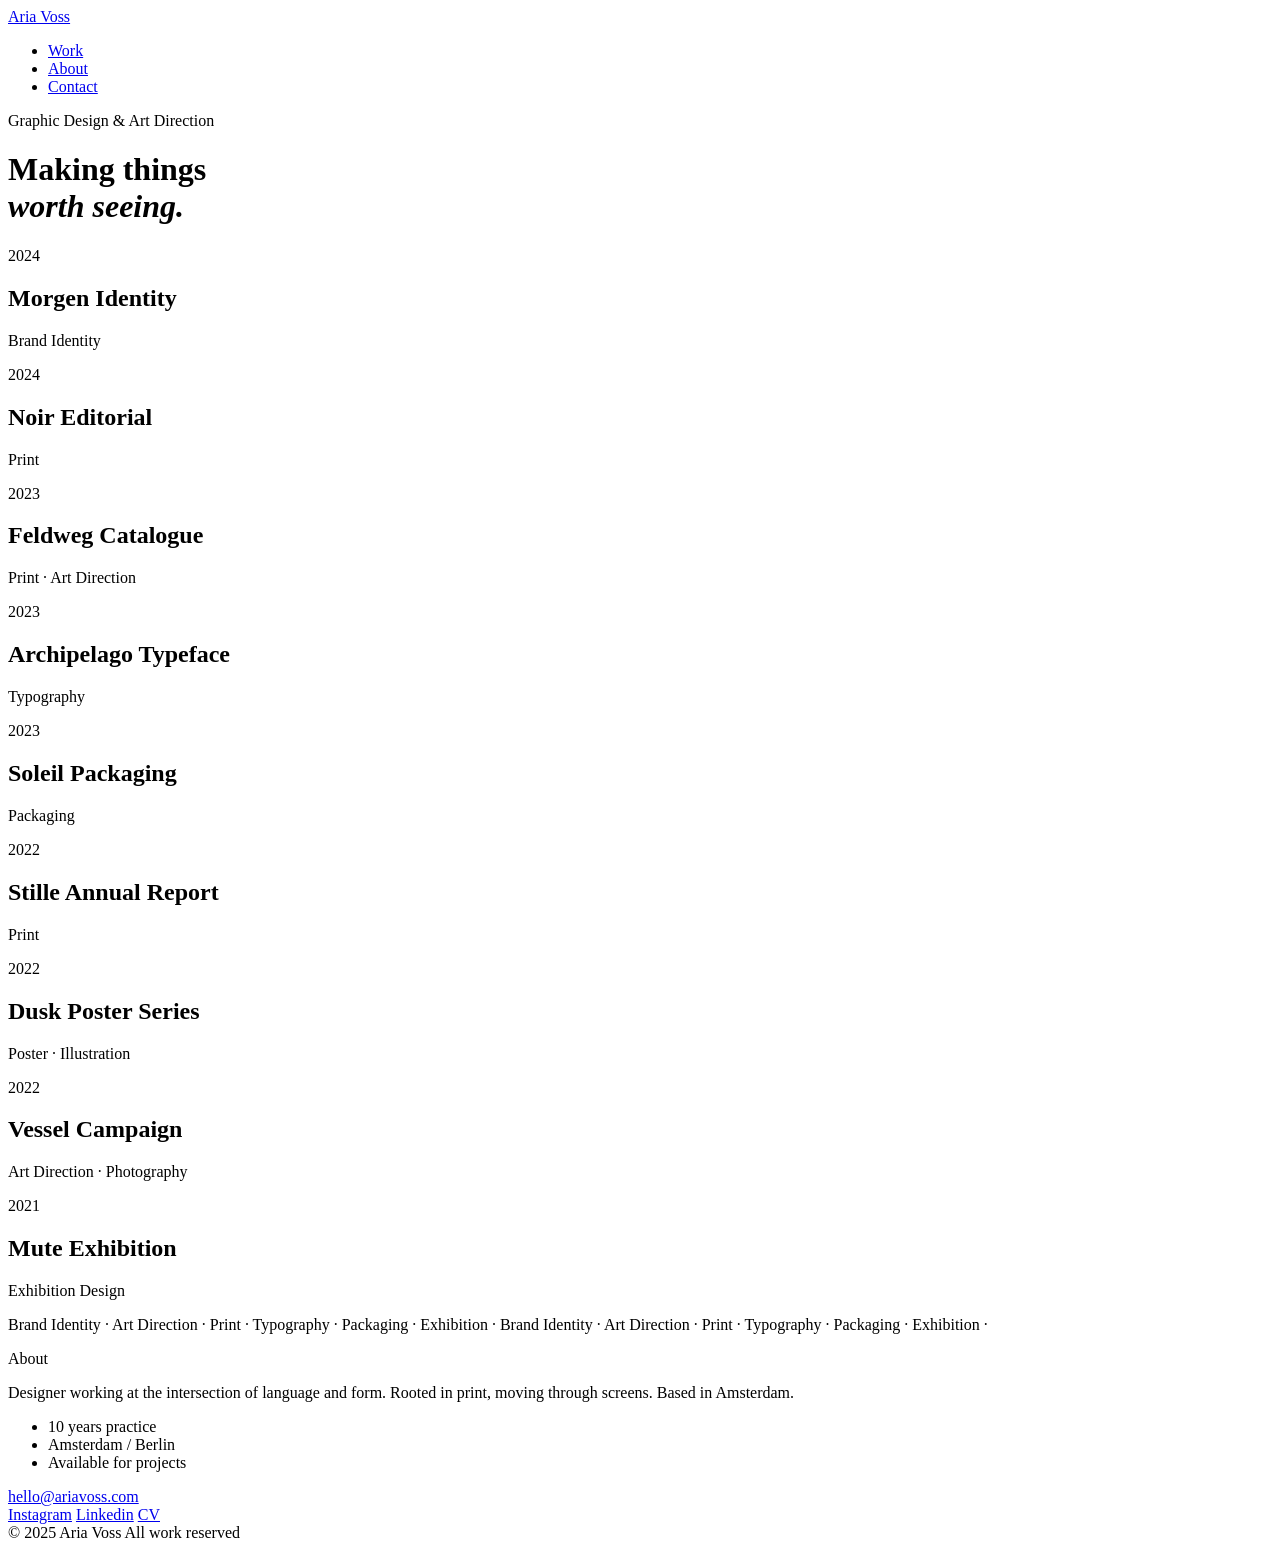
==== commit 306074dd: "Add files via upload" ====
--- a/index.html
+++ b/index.html
@@ -1,839 +1,186 @@
 <!DOCTYPE html>
 <html lang="en">
 <head>
-  <!-- ============================================================
-       META & SEO
-  ============================================================ -->
   <meta charset="UTF-8" />
   <meta name="viewport" content="width=device-width, initial-scale=1.0" />
-  <meta name="description" content="Daniel — Creative Designer specializing in Brand Identity, AI-Powered Creativity, and Digital Products. Crafting meaningful visual experiences for global brands." />
-  <meta name="keywords" content="creative designer, brand identity, UI/UX design, AI design, digital products, Bali designer" />
-  <meta name="author" content="Daniel" />
-
-  <!-- Open Graph -->
-  <meta property="og:title" content="Daniel — Creative Designer" />
-  <meta property="og:description" content="Crafting meaningful digital experiences through design, strategy, and technology." />
-  <meta property="og:type" content="website" />
-  <meta property="og:url" content="https://danielmorris.design" />
-
-  <title>Daniel — Creative Designer</title>
-
-  <!-- ============================================================
-       FONTS
-  ============================================================ -->
+  <title>Aria Voss — Designer</title>
   <link rel="preconnect" href="https://fonts.googleapis.com" />
   <link rel="preconnect" href="https://fonts.gstatic.com" crossorigin />
-  <link href="https://fonts.googleapis.com/css2?family=Inter:wght@300;400;500;600;700;900&display=swap" rel="stylesheet" />
-
-  <!-- ============================================================
-       STYLES
-  ============================================================ -->
-  <link rel="stylesheet" href="style.css" />
+  <link href="https://fonts.googleapis.com/css2?family=Cormorant+Garamond:ital,wght@0,300;0,400;1,300;1,400&family=Inter:wght@300;400&display=swap" rel="stylesheet" />
+  <link rel="stylesheet" href="css/style.css" />
 </head>
 <body>
 
-  <!-- ============================================================
-       NAVIGATION
-  ============================================================ -->
-  <header class="site-header" id="site-header" role="banner">
-    <nav class="nav-container" aria-label="Main navigation">
-      <a href="#hero" class="nav-logo" aria-label="Daniel — Home">
-        <span class="logo-mark">D</span>
-        <span class="logo-text">Daniel</span>
-      </a>
+  <!-- NAV -->
+  <nav class="nav">
+    <a href="#" class="nav__name">Aria Voss</a>
+    <ul class="nav__links">
+      <li><a href="#work">Work</a></li>
+      <li><a href="#about">About</a></li>
+      <li><a href="#contact">Contact</a></li>
+    </ul>
+  </nav>
 
-      <ul class="nav-links" role="list">
-        <li><a href="#about" class="nav-link">About</a></li>
-        <li><a href="#services" class="nav-link">Services</a></li>
-        <li><a href="#projects" class="nav-link">Work</a></li>
-        <li><a href="#blog" class="nav-link">Writing</a></li>
-        <li><a href="#contact" class="nav-link nav-link--cta">Let's Talk</a></li>
-      </ul>
+  <!-- HERO -->
+  <header class="hero">
+    <p class="hero__label">Graphic Design &amp; Art Direction</p>
+    <h1 class="hero__title">
+      Making things<br />
+      <em>worth seeing.</em>
+    </h1>
+  </header>
 
-      <!-- Mobile menu toggle -->
-      <button class="nav-toggle" id="nav-toggle" aria-label="Toggle menu" aria-expanded="false" aria-controls="mobile-menu">
-        <span class="toggle-bar"></span>
-        <span class="toggle-bar"></span>
-      </button>
-    </nav>
+  <!-- WORK GRID -->
+  <section class="grid" id="work">
 
-    <!-- Mobile Menu -->
-    <div class="mobile-menu" id="mobile-menu" role="dialog" aria-label="Mobile navigation" aria-hidden="true">
-      <ul class="mobile-nav-links" role="list">
-        <li><a href="#about" class="mobile-nav-link">About</a></li>
-        <li><a href="#services" class="mobile-nav-link">Services</a></li>
-        <li><a href="#projects" class="mobile-nav-link">Work</a></li>
-        <li><a href="#blog" class="mobile-nav-link">Writing</a></li>
-        <li><a href="#skills" class="mobile-nav-link">Skills</a></li>
-        <li><a href="#contact" class="mobile-nav-link">Contact</a></li>
+    <article class="grid__item grid__item--tall">
+      <div class="grid__image" style="background-color:#C8B8A2;"></div>
+      <div class="grid__overlay">
+        <span class="grid__year">2024</span>
+        <h2 class="grid__title">Morgen Identity</h2>
+        <p class="grid__type">Brand Identity</p>
+      </div>
+    </article>
+
+    <article class="grid__item">
+      <div class="grid__image" style="background-color:#2C2C2C;"></div>
+      <div class="grid__overlay">
+        <span class="grid__year">2024</span>
+        <h2 class="grid__title">Noir Editorial</h2>
+        <p class="grid__type">Print</p>
+      </div>
+    </article>
+
+    <article class="grid__item">
+      <div class="grid__image" style="background-color:#D4C5B0;"></div>
+      <div class="grid__overlay">
+        <span class="grid__year">2023</span>
+        <h2 class="grid__title">Feldweg Catalogue</h2>
+        <p class="grid__type">Print · Art Direction</p>
+      </div>
+    </article>
+
+    <article class="grid__item grid__item--wide">
+      <div class="grid__image" style="background-color:#1A1A2E;"></div>
+      <div class="grid__overlay">
+        <span class="grid__year">2023</span>
+        <h2 class="grid__title">Archipelago Typeface</h2>
+        <p class="grid__type">Typography</p>
+      </div>
+    </article>
+
+    <article class="grid__item">
+      <div class="grid__image" style="background-color:#8C7B6B;"></div>
+      <div class="grid__overlay">
+        <span class="grid__year">2023</span>
+        <h2 class="grid__title">Soleil Packaging</h2>
+        <p class="grid__type">Packaging</p>
+      </div>
+    </article>
+
+    <article class="grid__item grid__item--tall">
+      <div class="grid__image" style="background-color:#E8E0D5;"></div>
+      <div class="grid__overlay">
+        <span class="grid__year">2022</span>
+        <h2 class="grid__title">Stille Annual Report</h2>
+        <p class="grid__type">Print</p>
+      </div>
+    </article>
+
+    <article class="grid__item">
+      <div class="grid__image" style="background-color:#3D3530;"></div>
+      <div class="grid__overlay">
+        <span class="grid__year">2022</span>
+        <h2 class="grid__title">Dusk Poster Series</h2>
+        <p class="grid__type">Poster · Illustration</p>
+      </div>
+    </article>
+
+    <article class="grid__item grid__item--wide">
+      <div class="grid__image" style="background-color:#B5A898;"></div>
+      <div class="grid__overlay">
+        <span class="grid__year">2022</span>
+        <h2 class="grid__title">Vessel Campaign</h2>
+        <p class="grid__type">Art Direction · Photography</p>
+      </div>
+    </article>
+
+    <article class="grid__item">
+      <div class="grid__image" style="background-color:#222222;"></div>
+      <div class="grid__overlay">
+        <span class="grid__year">2021</span>
+        <h2 class="grid__title">Mute Exhibition</h2>
+        <p class="grid__type">Exhibition Design</p>
+      </div>
+    </article>
+
+  </section>
+
+  <!-- MARQUEE -->
+  <div class="marquee" aria-hidden="true">
+    <div class="marquee__track">
+      <span>Brand Identity</span>
+      <span class="dot">·</span>
+      <span>Art Direction</span>
+      <span class="dot">·</span>
+      <span>Print</span>
+      <span class="dot">·</span>
+      <span>Typography</span>
+      <span class="dot">·</span>
+      <span>Packaging</span>
+      <span class="dot">·</span>
+      <span>Exhibition</span>
+      <span class="dot">·</span>
+      <span>Brand Identity</span>
+      <span class="dot">·</span>
+      <span>Art Direction</span>
+      <span class="dot">·</span>
+      <span>Print</span>
+      <span class="dot">·</span>
+      <span>Typography</span>
+      <span class="dot">·</span>
+      <span>Packaging</span>
+      <span class="dot">·</span>
+      <span>Exhibition</span>
+      <span class="dot">·</span>
+    </div>
+  </div>
+
+  <!-- ABOUT -->
+  <section class="about" id="about">
+    <div class="about__left">
+      <p class="about__label">About</p>
+    </div>
+    <div class="about__right">
+      <p class="about__bio">
+        Designer working at the intersection of language and form. Rooted in print, moving through screens. Based in Amsterdam.
+      </p>
+      <ul class="about__facts">
+        <li>10 years practice</li>
+        <li>Amsterdam / Berlin</li>
+        <li>Available for projects</li>
       </ul>
     </div>
-  </header>
+  </section>
 
-  <main>
+  <!-- CONTACT -->
+  <section class="contact" id="contact">
+    <a href="mailto:hello@ariavoss.com" class="contact__link">
+      hello@ariavoss.com
+    </a>
+    <div class="contact__secondary">
+      <a href="#">Instagram</a>
+      <a href="#">Linkedin</a>
+      <a href="#">CV</a>
+    </div>
+  </section>
 
-    <!-- ============================================================
-         HERO SECTION
-    ============================================================ -->
-    <section class="hero" id="hero" aria-label="Introduction">
-      <!-- Ambient gradient mesh -->
-      <div class="hero-mesh" aria-hidden="true">
-        <div class="mesh-orb mesh-orb--1"></div>
-        <div class="mesh-orb mesh-orb--2"></div>
-        <div class="mesh-orb mesh-orb--3"></div>
-      </div>
-
-      <div class="container hero-container">
-        <div class="hero-content">
-          <p class="hero-eyebrow animate-in" data-delay="0">Creative Designer · Bali, Indonesia</p>
-
-          <h1 class="hero-headline animate-in" data-delay="1">
-            Crafting experiences<br />
-            <em>worth remembering.</em>
-          </h1>
-
-          <p class="hero-description animate-in" data-delay="2">
-            I bridge brand identity, emerging technology, and human-centered design — helping founders, teams, and global brands build presences that resonate.
-          </p>
-
-          <div class="hero-actions animate-in" data-delay="3">
-            <a href="#projects" class="btn btn--primary">View My Work</a>
-            <a href="#contact" class="btn btn--ghost">Start a Project</a>
-          </div>
-
-          <!-- Social proof ticker -->
-          <div class="hero-meta animate-in" data-delay="4">
-            <div class="meta-item">
-              <span class="meta-value">7+</span>
-              <span class="meta-label">Years Experience</span>
-            </div>
-            <div class="meta-divider" aria-hidden="true"></div>
-            <div class="meta-item">
-              <span class="meta-value">60+</span>
-              <span class="meta-label">Projects Delivered</span>
-            </div>
-            <div class="meta-divider" aria-hidden="true"></div>
-            <div class="meta-item">
-              <span class="meta-value">3</span>
-              <span class="meta-label">Continents Reached</span>
-            </div>
-          </div>
-        </div>
-
-        <!-- Profile image placeholder -->
-        <div class="hero-visual animate-in" data-delay="2">
-          <div class="profile-frame">
-            <div class="profile-image-placeholder" aria-label="Daniel's profile photo">
-              <div class="profile-initials">D</div>
-            </div>
-            <!-- Floating badge -->
-            <div class="profile-badge" aria-hidden="true">
-              <span class="badge-dot"></span>
-              <span class="badge-text">Available for projects</span>
-            </div>
-          </div>
-        </div>
-      </div>
-
-      <!-- Scroll indicator -->
-      <div class="scroll-indicator animate-in" data-delay="5" aria-hidden="true">
-        <div class="scroll-line"></div>
-        <span class="scroll-text">Scroll</span>
-      </div>
-    </section>
-
-    <!-- ============================================================
-         ABOUT SECTION
-    ============================================================ -->
-    <section class="section about" id="about" aria-labelledby="about-heading">
-      <div class="container">
-        <div class="section-grid">
-
-          <div class="section-label-col">
-            <p class="section-eyebrow reveal-item">About</p>
-          </div>
-
-          <div class="section-content-col">
-            <h2 class="section-headline reveal-item" id="about-heading">
-              Design is thinking<br />made visible.
-            </h2>
-
-            <div class="about-body reveal-item">
-              <p class="about-paragraph">
-                I'm Daniel — a Creative Designer based in Bali, Indonesia, working at the intersection of visual design, brand strategy, and artificial intelligence. My work is rooted in the belief that great design doesn't just look good — it <em>communicates</em>, builds trust, and moves people to act.
-              </p>
-              <p class="about-paragraph">
-                With over seven years across graphic design, photography, videography, and digital product design, I bring a multi-disciplinary perspective to every project. I currently lead creative work at Waterbom Bali while building independent ventures that explore the future of AI-powered creativity.
-              </p>
-              <p class="about-paragraph">
-                My process is collaborative, strategic, and deeply intentional — whether I'm crafting a brand identity from scratch, designing a digital product, or directing visual storytelling for global audiences.
-              </p>
-            </div>
-
-            <div class="about-philosophy reveal-item">
-              <h3 class="philosophy-label">Design Philosophy</h3>
-              <blockquote class="philosophy-quote">
-                "Good design is honest. It respects the intelligence of the audience, serves a clear purpose, and endures beyond trends."
-              </blockquote>
-            </div>
-          </div>
-
-        </div>
-      </div>
-    </section>
-
-    <!-- ============================================================
-         SERVICES SECTION
-    ============================================================ -->
-    <section class="section services" id="services" aria-labelledby="services-heading">
-      <div class="container">
-
-        <div class="section-header reveal-item">
-          <p class="section-eyebrow">Services</p>
-          <h2 class="section-headline" id="services-heading">What I do best.</h2>
-          <p class="section-subtext">End-to-end creative services for brands that want to stand out — and stay that way.</p>
-        </div>
-
-        <div class="services-grid">
-
-          <article class="service-card reveal-item" aria-label="Brand Identity Design">
-            <div class="service-icon" aria-hidden="true">
-              <svg width="24" height="24" viewBox="0 0 24 24" fill="none" stroke="currentColor" stroke-width="1.5" stroke-linecap="round" stroke-linejoin="round"><circle cx="12" cy="12" r="10"/><path d="M12 2a15.3 15.3 0 0 1 4 10 15.3 15.3 0 0 1-4 10 15.3 15.3 0 0 1-4-10 15.3 15.3 0 0 1 4-10z"/><line x1="2" y1="12" x2="22" y2="12"/></svg>
-            </div>
-            <h3 class="service-title">Brand Identity Design</h3>
-            <p class="service-description">Complete visual systems — from strategy and naming to logo, color, typography, and brand guidelines that scale across every touchpoint.</p>
-            <div class="service-tags">
-              <span class="tag">Logo Design</span>
-              <span class="tag">Visual Identity</span>
-              <span class="tag">Brand Guidelines</span>
-            </div>
-          </article>
-
-          <article class="service-card reveal-item" aria-label="UI/UX Design">
-            <div class="service-icon" aria-hidden="true">
-              <svg width="24" height="24" viewBox="0 0 24 24" fill="none" stroke="currentColor" stroke-width="1.5" stroke-linecap="round" stroke-linejoin="round"><rect x="2" y="3" width="20" height="14" rx="2"/><line x1="8" y1="21" x2="16" y2="21"/><line x1="12" y1="17" x2="12" y2="21"/></svg>
-            </div>
-            <h3 class="service-title">UI/UX Design</h3>
-            <p class="service-description">User interfaces and digital experiences that feel effortless. Research-grounded, visually refined, and built for how real people think and move.</p>
-            <div class="service-tags">
-              <span class="tag">Web Design</span>
-              <span class="tag">App Design</span>
-              <span class="tag">Prototyping</span>
-            </div>
-          </article>
-
-          <article class="service-card reveal-item" aria-label="AI-Assisted Design">
-            <div class="service-icon" aria-hidden="true">
-              <svg width="24" height="24" viewBox="0 0 24 24" fill="none" stroke="currentColor" stroke-width="1.5" stroke-linecap="round" stroke-linejoin="round"><path d="M12 2L2 7l10 5 10-5-10-5z"/><path d="M2 17l10 5 10-5"/><path d="M2 12l10 5 10-5"/></svg>
-            </div>
-            <h3 class="service-title">AI-Assisted Design</h3>
-            <p class="service-description">Leveraging Midjourney, generative tools, and AI workflows to produce creative output at unprecedented speed — without sacrificing craft.</p>
-            <div class="service-tags">
-              <span class="tag">Midjourney</span>
-              <span class="tag">AI Workflows</span>
-              <span class="tag">Concept Art</span>
-            </div>
-          </article>
-
-          <article class="service-card reveal-item" aria-label="Creative Direction">
-            <div class="service-icon" aria-hidden="true">
-              <svg width="24" height="24" viewBox="0 0 24 24" fill="none" stroke="currentColor" stroke-width="1.5" stroke-linecap="round" stroke-linejoin="round"><circle cx="12" cy="12" r="3"/><path d="M19.07 4.93a10 10 0 0 1 0 14.14M4.93 4.93a10 10 0 0 0 0 14.14"/></svg>
-            </div>
-            <h3 class="service-title">Creative Direction</h3>
-            <p class="service-description">Strategic creative leadership for campaigns, product launches, and brand evolution — translating business goals into visual stories that connect.</p>
-            <div class="service-tags">
-              <span class="tag">Art Direction</span>
-              <span class="tag">Campaign Design</span>
-              <span class="tag">Strategy</span>
-            </div>
-          </article>
-
-          <article class="service-card reveal-item" aria-label="Digital Products">
-            <div class="service-icon" aria-hidden="true">
-              <svg width="24" height="24" viewBox="0 0 24 24" fill="none" stroke="currentColor" stroke-width="1.5" stroke-linecap="round" stroke-linejoin="round"><path d="M14 2H6a2 2 0 0 0-2 2v16a2 2 0 0 0 2 2h12a2 2 0 0 0 2-2V8z"/><polyline points="14 2 14 8 20 8"/><line x1="16" y1="13" x2="8" y2="13"/><line x1="16" y1="17" x2="8" y2="17"/></svg>
-            </div>
-            <h3 class="service-title">Digital Products</h3>
-            <p class="service-description">Design for SaaS platforms, web apps, and digital tools — from concept to polished interface with a focus on conversion and user retention.</p>
-            <div class="service-tags">
-              <span class="tag">SaaS Design</span>
-              <span class="tag">Dashboard UI</span>
-              <span class="tag">Design Systems</span>
-            </div>
-          </article>
-
-          <article class="service-card reveal-item" aria-label="Photography & Visual Content">
-            <div class="service-icon" aria-hidden="true">
-              <svg width="24" height="24" viewBox="0 0 24 24" fill="none" stroke="currentColor" stroke-width="1.5" stroke-linecap="round" stroke-linejoin="round"><path d="M23 19a2 2 0 0 1-2 2H3a2 2 0 0 1-2-2V8a2 2 0 0 1 2-2h4l2-3h6l2 3h4a2 2 0 0 1 2 2z"/><circle cx="12" cy="13" r="4"/></svg>
-            </div>
-            <h3 class="service-title">Photography & Visual Content</h3>
-            <p class="service-description">Commercial photography and video direction for brands, products, and events — shot with a designer's eye for composition, light, and story.</p>
-            <div class="service-tags">
-              <span class="tag">Brand Photography</span>
-              <span class="tag">Video Direction</span>
-              <span class="tag">Content Creation</span>
-            </div>
-          </article>
-
-        </div>
-      </div>
-    </section>
-
-    <!-- ============================================================
-         FEATURED PROJECTS SECTION
-    ============================================================ -->
-    <section class="section projects" id="projects" aria-labelledby="projects-heading">
-      <div class="container">
-
-        <div class="section-header reveal-item">
-          <p class="section-eyebrow">Selected Work</p>
-          <h2 class="section-headline" id="projects-heading">Projects that matter.</h2>
-          <p class="section-subtext">A curated selection of brand, digital, and creative projects — each one built with intention and care.</p>
-        </div>
-
-        <div class="projects-grid">
-
-          <!-- Project 1 -->
-          <article class="project-card project-card--large reveal-item" aria-label="Celeste d'Or Brand Identity">
-            <div class="project-image" style="--project-hue: 38, 55%, 70%;" aria-hidden="true">
-              <div class="project-image-bg project-image-bg--1"></div>
-              <div class="project-image-label">Brand Identity</div>
-            </div>
-            <div class="project-info">
-              <div class="project-meta">
-                <span class="project-category">Brand Identity</span>
-                <span class="project-year">2025</span>
-              </div>
-              <h3 class="project-title">Celeste d'Or</h3>
-              <p class="project-description">Complete visual identity for an elegant wine brand — logomark, label design, and brand world built around French heritage and modern refinement.</p>
-              <a href="#" class="project-link" aria-label="View Celeste d'Or project">
-                View Project
-                <svg width="16" height="16" viewBox="0 0 24 24" fill="none" stroke="currentColor" stroke-width="2" aria-hidden="true"><line x1="5" y1="12" x2="19" y2="12"/><polyline points="12 5 19 12 12 19"/></svg>
-              </a>
-            </div>
-          </article>
-
-          <!-- Project 2 -->
-          <article class="project-card reveal-item" aria-label="Waterbom Bali Campaign">
-            <div class="project-image" aria-hidden="true">
-              <div class="project-image-bg project-image-bg--2"></div>
-              <div class="project-image-label">Campaign Design</div>
-            </div>
-            <div class="project-info">
-              <div class="project-meta">
-                <span class="project-category">Art Direction</span>
-                <span class="project-year">2024</span>
-              </div>
-              <h3 class="project-title">Waterbom Visual Refresh</h3>
-              <p class="project-description">Campaign visual system and collateral redesign for Southeast Asia's top-rated water park attraction.</p>
-              <a href="#" class="project-link" aria-label="View Waterbom project">
-                View Project
-                <svg width="16" height="16" viewBox="0 0 24 24" fill="none" stroke="currentColor" stroke-width="2" aria-hidden="true"><line x1="5" y1="12" x2="19" y2="12"/><polyline points="12 5 19 12 12 19"/></svg>
-              </a>
-            </div>
-          </article>
-
-          <!-- Project 3 -->
-          <article class="project-card reveal-item" aria-label="BrandForge SaaS Platform">
-            <div class="project-image" aria-hidden="true">
-              <div class="project-image-bg project-image-bg--3"></div>
-              <div class="project-image-label">Product Design</div>
-            </div>
-            <div class="project-info">
-              <div class="project-meta">
-                <span class="project-category">UI/UX · SaaS</span>
-                <span class="project-year">2025</span>
-              </div>
-              <h3 class="project-title">BrandForge</h3>
-              <p class="project-description">AI-powered brand identity generator — product design and design system for a SaaS platform serving startups and freelancers.</p>
-              <a href="#" class="project-link" aria-label="View BrandForge project">
-                View Project
-                <svg width="16" height="16" viewBox="0 0 24 24" fill="none" stroke="currentColor" stroke-width="2" aria-hidden="true"><line x1="5" y1="12" x2="19" y2="12"/><polyline points="12 5 19 12 12 19"/></svg>
-              </a>
-            </div>
-          </article>
-
-          <!-- Project 4 -->
-          <article class="project-card reveal-item" aria-label="Aidukasi Education Platform">
-            <div class="project-image" aria-hidden="true">
-              <div class="project-image-bg project-image-bg--4"></div>
-              <div class="project-image-label">Digital Product</div>
-            </div>
-            <div class="project-info">
-              <div class="project-meta">
-                <span class="project-category">Web Design</span>
-                <span class="project-year">2024</span>
-              </div>
-              <h3 class="project-title">Aidukasi</h3>
-              <p class="project-description">Brand identity and platform design for an AI education platform bringing accessible learning to Indonesian audiences.</p>
-              <a href="#" class="project-link" aria-label="View Aidukasi project">
-                View Project
-                <svg width="16" height="16" viewBox="0 0 24 24" fill="none" stroke="currentColor" stroke-width="2" aria-hidden="true"><line x1="5" y1="12" x2="19" y2="12"/><polyline points="12 5 19 12 12 19"/></svg>
-              </a>
-            </div>
-          </article>
-
-          <!-- Project 5 -->
-          <article class="project-card reveal-item" aria-label="Bali Documentary Series">
-            <div class="project-image" aria-hidden="true">
-              <div class="project-image-bg project-image-bg--5"></div>
-              <div class="project-image-label">Film</div>
-            </div>
-            <div class="project-info">
-              <div class="project-meta">
-                <span class="project-category">Filmmaking</span>
-                <span class="project-year">2025</span>
-              </div>
-              <h3 class="project-title">The Unhurried Life</h3>
-              <p class="project-description">A festival-eligible short film exploring themes of life's pace and purpose — shot entirely across Bali's landscapes.</p>
-              <a href="#" class="project-link" aria-label="View film project">
-                View Project
-                <svg width="16" height="16" viewBox="0 0 24 24" fill="none" stroke="currentColor" stroke-width="2" aria-hidden="true"><line x1="5" y1="12" x2="19" y2="12"/><polyline points="12 5 19 12 12 19"/></svg>
-              </a>
-            </div>
-          </article>
-
-          <!-- Project 6 -->
-          <article class="project-card reveal-item" aria-label="Peta Sampah App">
-            <div class="project-image" aria-hidden="true">
-              <div class="project-image-bg project-image-bg--6"></div>
-              <div class="project-image-label">Civic Tech</div>
-            </div>
-            <div class="project-info">
-              <div class="project-meta">
-                <span class="project-category">App Design · Civic Tech</span>
-                <span class="project-year">2026</span>
-              </div>
-              <h3 class="project-title">Peta Sampah</h3>
-              <p class="project-description">GPS-based crowdsourced trash mapping web app designed to tackle waste management challenges across Indonesia.</p>
-              <a href="#" class="project-link" aria-label="View Peta Sampah project">
-                View Project
-                <svg width="16" height="16" viewBox="0 0 24 24" fill="none" stroke="currentColor" stroke-width="2" aria-hidden="true"><line x1="5" y1="12" x2="19" y2="12"/><polyline points="12 5 19 12 12 19"/></svg>
-              </a>
-            </div>
-          </article>
-
-        </div>
-
-      </div>
-    </section>
-
-    <!-- ============================================================
-         SKILLS SECTION
-    ============================================================ -->
-    <section class="section skills" id="skills" aria-labelledby="skills-heading">
-      <div class="container">
-
-        <div class="section-grid">
-          <div class="section-label-col">
-            <p class="section-eyebrow reveal-item">Expertise</p>
-          </div>
-
-          <div class="section-content-col">
-            <h2 class="section-headline reveal-item" id="skills-heading">Tools & craft.</h2>
-            <p class="section-subtext reveal-item">A working set of tools, refined over seven years of real-world design projects across industries and continents.</p>
-
-            <div class="skills-grid reveal-item">
-
-              <div class="skill-item">
-                <div class="skill-header">
-                  <span class="skill-name">Figma</span>
-                  <span class="skill-level">Expert</span>
-                </div>
-                <div class="skill-bar" role="progressbar" aria-valuenow="95" aria-valuemin="0" aria-valuemax="100" aria-label="Figma skill level 95%">
-                  <div class="skill-fill" style="--skill-width: 95%;"></div>
-                </div>
-              </div>
-
-              <div class="skill-item">
-                <div class="skill-header">
-                  <span class="skill-name">Adobe Illustrator</span>
-                  <span class="skill-level">Expert</span>
-                </div>
-                <div class="skill-bar" role="progressbar" aria-valuenow="92" aria-valuemin="0" aria-valuemax="100" aria-label="Adobe Illustrator skill level 92%">
-                  <div class="skill-fill" style="--skill-width: 92%;"></div>
-                </div>
-              </div>
-
-              <div class="skill-item">
-                <div class="skill-header">
-                  <span class="skill-name">Photoshop</span>
-                  <span class="skill-level">Expert</span>
-                </div>
-                <div class="skill-bar" role="progressbar" aria-valuenow="90" aria-valuemin="0" aria-valuemax="100" aria-label="Photoshop skill level 90%">
-                  <div class="skill-fill" style="--skill-width: 90%;"></div>
-                </div>
-              </div>
-
-              <div class="skill-item">
-                <div class="skill-header">
-                  <span class="skill-name">Adobe Premiere Pro</span>
-                  <span class="skill-level">Advanced</span>
-                </div>
-                <div class="skill-bar" role="progressbar" aria-valuenow="85" aria-valuemin="0" aria-valuemax="100" aria-label="Premiere Pro skill level 85%">
-                  <div class="skill-fill" style="--skill-width: 85%;"></div>
-                </div>
-              </div>
-
-              <div class="skill-item">
-                <div class="skill-header">
-                  <span class="skill-name">Midjourney</span>
-                  <span class="skill-level">Expert</span>
-                </div>
-                <div class="skill-bar" role="progressbar" aria-valuenow="93" aria-valuemin="0" aria-valuemax="100" aria-label="Midjourney skill level 93%">
-                  <div class="skill-fill" style="--skill-width: 93%;"></div>
-                </div>
-              </div>
-
-              <div class="skill-item">
-                <div class="skill-header">
-                  <span class="skill-name">Brand Strategy</span>
-                  <span class="skill-level">Expert</span>
-                </div>
-                <div class="skill-bar" role="progressbar" aria-valuenow="88" aria-valuemin="0" aria-valuemax="100" aria-label="Brand Strategy skill level 88%">
-                  <div class="skill-fill" style="--skill-width: 88%;"></div>
-                </div>
-              </div>
-
-              <div class="skill-item">
-                <div class="skill-header">
-                  <span class="skill-name">UI Design</span>
-                  <span class="skill-level">Expert</span>
-                </div>
-                <div class="skill-bar" role="progressbar" aria-valuenow="91" aria-valuemin="0" aria-valuemax="100" aria-label="UI Design skill level 91%">
-                  <div class="skill-fill" style="--skill-width: 91%;"></div>
-                </div>
-              </div>
-
-              <div class="skill-item">
-                <div class="skill-header">
-                  <span class="skill-name">Creative Direction</span>
-                  <span class="skill-level">Advanced</span>
-                </div>
-                <div class="skill-bar" role="progressbar" aria-valuenow="86" aria-valuemin="0" aria-valuemax="100" aria-label="Creative Direction skill level 86%">
-                  <div class="skill-fill" style="--skill-width: 86%;"></div>
-                </div>
-              </div>
-
-            </div>
-
-            <!-- AI Tools Callout -->
-            <div class="ai-tools-callout reveal-item">
-              <p class="callout-label">AI-Augmented Toolkit</p>
-              <div class="callout-pills">
-                <span class="pill">ChatGPT</span>
-                <span class="pill">Claude</span>
-                <span class="pill">Midjourney</span>
-                <span class="pill">Runway</span>
-                <span class="pill">Kling AI</span>
-                <span class="pill">Sora</span>
-              </div>
-            </div>
-
-          </div>
-        </div>
-
-      </div>
-    </section>
-
-    <!-- ============================================================
-         TESTIMONIALS SECTION
-    ============================================================ -->
-    <section class="section testimonials" id="testimonials" aria-labelledby="testimonials-heading">
-      <div class="container">
-
-        <div class="section-header reveal-item">
-          <p class="section-eyebrow">Testimonials</p>
-          <h2 class="section-headline" id="testimonials-heading">Clients speak.</h2>
-        </div>
-
-        <div class="testimonials-grid">
-
-          <article class="testimonial-card reveal-item">
-            <div class="testimonial-stars" aria-label="5 out of 5 stars">
-              <svg width="16" height="16" viewBox="0 0 24 24" fill="currentColor" aria-hidden="true"><polygon points="12 2 15.09 8.26 22 9.27 17 14.14 18.18 21.02 12 17.77 5.82 21.02 7 14.14 2 9.27 8.91 8.26 12 2"/></svg>
-              <svg width="16" height="16" viewBox="0 0 24 24" fill="currentColor" aria-hidden="true"><polygon points="12 2 15.09 8.26 22 9.27 17 14.14 18.18 21.02 12 17.77 5.82 21.02 7 14.14 2 9.27 8.91 8.26 12 2"/></svg>
-              <svg width="16" height="16" viewBox="0 0 24 24" fill="currentColor" aria-hidden="true"><polygon points="12 2 15.09 8.26 22 9.27 17 14.14 18.18 21.02 12 17.77 5.82 21.02 7 14.14 2 9.27 8.91 8.26 12 2"/></svg>
-              <svg width="16" height="16" viewBox="0 0 24 24" fill="currentColor" aria-hidden="true"><polygon points="12 2 15.09 8.26 22 9.27 17 14.14 18.18 21.02 12 17.77 5.82 21.02 7 14.14 2 9.27 8.91 8.26 12 2"/></svg>
-              <svg width="16" height="16" viewBox="0 0 24 24" fill="currentColor" aria-hidden="true"><polygon points="12 2 15.09 8.26 22 9.27 17 14.14 18.18 21.02 12 17.77 5.82 21.02 7 14.14 2 9.27 8.91 8.26 12 2"/></svg>
-            </div>
-            <blockquote class="testimonial-quote">
-              "Daniel brought a level of strategic thinking to our brand identity that we didn't expect. He didn't just make things beautiful — he made sure every visual decision had a reason."
-            </blockquote>
-            <footer class="testimonial-author">
-              <div class="author-avatar" aria-hidden="true">MR</div>
-              <div class="author-info">
-                <p class="author-name">Michael Rainer</p>
-                <p class="author-title">CEO, Rainer & Co.</p>
-              </div>
-            </footer>
-          </article>
-
-          <article class="testimonial-card reveal-item">
-            <div class="testimonial-stars" aria-label="5 out of 5 stars">
-              <svg width="16" height="16" viewBox="0 0 24 24" fill="currentColor" aria-hidden="true"><polygon points="12 2 15.09 8.26 22 9.27 17 14.14 18.18 21.02 12 17.77 5.82 21.02 7 14.14 2 9.27 8.91 8.26 12 2"/></svg>
-              <svg width="16" height="16" viewBox="0 0 24 24" fill="currentColor" aria-hidden="true"><polygon points="12 2 15.09 8.26 22 9.27 17 14.14 18.18 21.02 12 17.77 5.82 21.02 7 14.14 2 9.27 8.91 8.26 12 2"/></svg>
-              <svg width="16" height="16" viewBox="0 0 24 24" fill="currentColor" aria-hidden="true"><polygon points="12 2 15.09 8.26 22 9.27 17 14.14 18.18 21.02 12 17.77 5.82 21.02 7 14.14 2 9.27 8.91 8.26 12 2"/></svg>
-              <svg width="16" height="16" viewBox="0 0 24 24" fill="currentColor" aria-hidden="true"><polygon points="12 2 15.09 8.26 22 9.27 17 14.14 18.18 21.02 12 17.77 5.82 21.02 7 14.14 2 9.27 8.91 8.26 12 2"/></svg>
-              <svg width="16" height="16" viewBox="0 0 24 24" fill="currentColor" aria-hidden="true"><polygon points="12 2 15.09 8.26 22 9.27 17 14.14 18.18 21.02 12 17.77 5.82 21.02 7 14.14 2 9.27 8.91 8.26 12 2"/></svg>
-            </div>
-            <blockquote class="testimonial-quote">
-              "We hired Daniel to redesign our digital platform UI and he completely transformed how our users engage with the product. Conversion improved by 40% in the first month post-launch."
-            </blockquote>
-            <footer class="testimonial-author">
-              <div class="author-avatar" aria-hidden="true">SL</div>
-              <div class="author-info">
-                <p class="author-name">Sofia Lindqvist</p>
-                <p class="author-title">Head of Product, Techland AB</p>
-              </div>
-            </footer>
-          </article>
-
-          <article class="testimonial-card reveal-item">
-            <div class="testimonial-stars" aria-label="5 out of 5 stars">
-              <svg width="16" height="16" viewBox="0 0 24 24" fill="currentColor" aria-hidden="true"><polygon points="12 2 15.09 8.26 22 9.27 17 14.14 18.18 21.02 12 17.77 5.82 21.02 7 14.14 2 9.27 8.91 8.26 12 2"/></svg>
-              <svg width="16" height="16" viewBox="0 0 24 24" fill="currentColor" aria-hidden="true"><polygon points="12 2 15.09 8.26 22 9.27 17 14.14 18.18 21.02 12 17.77 5.82 21.02 7 14.14 2 9.27 8.91 8.26 12 2"/></svg>
-              <svg width="16" height="16" viewBox="0 0 24 24" fill="currentColor" aria-hidden="true"><polygon points="12 2 15.09 8.26 22 9.27 17 14.14 18.18 21.02 12 17.77 5.82 21.02 7 14.14 2 9.27 8.91 8.26 12 2"/></svg>
-              <svg width="16" height="16" viewBox="0 0 24 24" fill="currentColor" aria-hidden="true"><polygon points="12 2 15.09 8.26 22 9.27 17 14.14 18.18 21.02 12 17.77 5.82 21.02 7 14.14 2 9.27 8.91 8.26 12 2"/></svg>
-              <svg width="16" height="16" viewBox="0 0 24 24" fill="currentColor" aria-hidden="true"><polygon points="12 2 15.09 8.26 22 9.27 17 14.14 18.18 21.02 12 17.77 5.82 21.02 7 14.14 2 9.27 8.91 8.26 12 2"/></svg>
-            </div>
-            <blockquote class="testimonial-quote">
-              "Working with Daniel feels like collaborating with a creative partner who genuinely cares about your success. He's strategic, fast, and the quality of work is consistently exceptional."
-            </blockquote>
-            <footer class="testimonial-author">
-              <div class="author-avatar" aria-hidden="true">AK</div>
-              <div class="author-info">
-                <p class="author-name">Aditya Kumar</p>
-                <p class="author-title">Founder, Strata Studio</p>
-              </div>
-            </footer>
-          </article>
-
-        </div>
-
-      </div>
-    </section>
-
-    <!-- ============================================================
-         BLOG SECTION
-    ============================================================ -->
-    <section class="section blog" id="blog" aria-labelledby="blog-heading">
-      <div class="container">
-
-        <div class="section-header reveal-item">
-          <p class="section-eyebrow">Writing</p>
-          <h2 class="section-headline" id="blog-heading">Ideas worth sharing.</h2>
-          <p class="section-subtext">Thoughts on design, creativity, artificial intelligence, and what it means to build things that last.</p>
-        </div>
-
-        <div class="blog-grid">
-
-          <article class="blog-card blog-card--featured reveal-item">
-            <div class="blog-image blog-image--1" aria-hidden="true">
-              <div class="blog-image-overlay"></div>
-            </div>
-            <div class="blog-content">
-              <div class="blog-meta">
-                <span class="blog-tag">Design</span>
-                <span class="blog-date">June 2026</span>
-              </div>
-              <h3 class="blog-title">Why the best design decisions feel invisible</h3>
-              <p class="blog-excerpt">The hallmark of exceptional design isn't that people notice it. It's that they don't — because the experience feels so natural, so right, that nothing jars them out of it.</p>
-              <a href="#" class="blog-link" aria-label="Read: Why the best design decisions feel invisible">
-                Read Article
-                <svg width="16" height="16" viewBox="0 0 24 24" fill="none" stroke="currentColor" stroke-width="2" aria-hidden="true"><line x1="5" y1="12" x2="19" y2="12"/><polyline points="12 5 19 12 12 19"/></svg>
-              </a>
-            </div>
-          </article>
-
-          <article class="blog-card reveal-item">
-            <div class="blog-content">
-              <div class="blog-meta">
-                <span class="blog-tag">AI</span>
-                <span class="blog-date">May 2026</span>
-              </div>
-              <h3 class="blog-title">AI won't replace designers. But it will change what design means.</h3>
-              <p class="blog-excerpt">The designers thriving in the age of AI aren't the ones resisting the tools — they're the ones who understand that taste, judgment, and strategy are harder to automate than pixels.</p>
-              <a href="#" class="blog-link" aria-label="Read: AI and design">
-                Read Article
-                <svg width="16" height="16" viewBox="0 0 24 24" fill="none" stroke="currentColor" stroke-width="2" aria-hidden="true"><line x1="5" y1="12" x2="19" y2="12"/><polyline points="12 5 19 12 12 19"/></svg>
-              </a>
-            </div>
-          </article>
-
-          <article class="blog-card reveal-item">
-            <div class="blog-content">
-              <div class="blog-meta">
-                <span class="blog-tag">Creativity</span>
-                <span class="blog-date">April 2026</span>
-              </div>
-              <h3 class="blog-title">The discipline of creative consistency</h3>
-              <p class="blog-excerpt">Inspiration is random. Great creative work isn't. Here's how I built a daily practice that produces consistent output — without waiting for the muse to show up.</p>
-              <a href="#" class="blog-link" aria-label="Read: Creative consistency">
-                Read Article
-                <svg width="16" height="16" viewBox="0 0 24 24" fill="none" stroke="currentColor" stroke-width="2" aria-hidden="true"><line x1="5" y1="12" x2="19" y2="12"/><polyline points="12 5 19 12 12 19"/></svg>
-              </a>
-            </div>
-          </article>
-
-          <article class="blog-card reveal-item">
-            <div class="blog-content">
-              <div class="blog-meta">
-                <span class="blog-tag">Personal Growth</span>
-                <span class="blog-date">March 2026</span>
-              </div>
-              <h3 class="blog-title">What learning classical piano taught me about design</h3>
-              <p class="blog-excerpt">I'm four months into a five-year piano study plan. The parallels between mastering an instrument and mastering visual craft are deeper than I expected.</p>
-              <a href="#" class="blog-link" aria-label="Read: Piano and design">
-                Read Article
-                <svg width="16" height="16" viewBox="0 0 24 24" fill="none" stroke="currentColor" stroke-width="2" aria-hidden="true"><line x1="5" y1="12" x2="19" y2="12"/><polyline points="12 5 19 12 12 19"/></svg>
-              </a>
-            </div>
-          </article>
-
-        </div>
-
-      </div>
-    </section>
-
-    <!-- ============================================================
-         CONTACT SECTION
-    ============================================================ -->
-    <section class="section contact" id="contact" aria-labelledby="contact-heading">
-      <div class="container">
-
-        <div class="contact-grid">
-
-          <div class="contact-info">
-            <p class="section-eyebrow reveal-item">Contact</p>
-            <h2 class="section-headline reveal-item" id="contact-heading">
-              Let's build<br />something great.
-            </h2>
-            <p class="contact-description reveal-item">
-              I'm selectively available for new projects, brand partnerships, and creative consulting. If you have something meaningful in mind, I'd love to hear about it.
-            </p>
-
-            <div class="contact-links reveal-item">
-              <a href="mailto:hello@danielmorris.design" class="contact-link" aria-label="Send email to Daniel">
-                <svg width="20" height="20" viewBox="0 0 24 24" fill="none" stroke="currentColor" stroke-width="1.5" aria-hidden="true"><path d="M4 4h16c1.1 0 2 .9 2 2v12c0 1.1-.9 2-2 2H4c-1.1 0-2-.9-2-2V6c0-1.1.9-2 2-2z"/><polyline points="22,6 12,13 2,6"/></svg>
-                <span>hello@danielmorris.design</span>
-              </a>
-              <a href="https://linkedin.com/in/danielmorris" target="_blank" rel="noopener noreferrer" class="contact-link" aria-label="Visit Daniel's LinkedIn profile">
-                <svg width="20" height="20" viewBox="0 0 24 24" fill="none" stroke="currentColor" stroke-width="1.5" aria-hidden="true"><path d="M16 8a6 6 0 0 1 6 6v7h-4v-7a2 2 0 0 0-2-2 2 2 0 0 0-2 2v7h-4v-7a6 6 0 0 1 6-6z"/><rect x="2" y="9" width="4" height="12"/><circle cx="4" cy="4" r="2"/></svg>
-                <span>linkedin.com/in/danielmorris</span>
-              </a>
-              <a href="https://instagram.com/danielmorrism" target="_blank" rel="noopener noreferrer" class="contact-link" aria-label="Visit Daniel's Instagram profile">
-                <svg width="20" height="20" viewBox="0 0 24 24" fill="none" stroke="currentColor" stroke-width="1.5" aria-hidden="true"><rect x="2" y="2" width="20" height="20" rx="5" ry="5"/><path d="M16 11.37A4 4 0 1 1 12.63 8 4 4 0 0 1 16 11.37z"/><line x1="17.5" y1="6.5" x2="17.51" y2="6.5"/></svg>
-                <span>@danielmorrism</span>
-              </a>
-              <a href="https://behance.net/danielmorris" target="_blank" rel="noopener noreferrer" class="contact-link" aria-label="Visit Daniel's Behance profile">
-                <svg width="20" height="20" viewBox="0 0 24 24" fill="none" stroke="currentColor" stroke-width="1.5" aria-hidden="true"><path d="M2 12h6"/><path d="M2 6h6"/><path d="M2 18h6"/><rect x="8" y="4" width="6" height="16" rx="1"/><path d="M14 9h6v6h-6z"/><path d="M14 12h6"/></svg>
-                <span>behance.net/danielmorris</span>
-              </a>
-            </div>
-          </div>
-
-          <!-- Contact Form -->
-          <div class="contact-form-wrapper reveal-item">
-            <form class="contact-form" id="contact-form" novalidate aria-label="Contact form">
-              <div class="form-group">
-                <label for="name" class="form-label">Your Name</label>
-                <input type="text" id="name" name="name" class="form-input" placeholder="Jane Smith" required autocomplete="name" aria-required="true" />
-              </div>
-
-              <div class="form-group">
-                <label for="email" class="form-label">Email Address</label>
-                <input type="email" id="email" name="email" class="form-input" placeholder="jane@company.com" required autocomplete="email" aria-required="true" />
-              </div>
-
-              <div class="form-group">
-                <label for="project" class="form-label">Project Type</label>
-                <select id="project" name="project" class="form-input form-select" aria-label="Select project type">
-                  <option value="" disabled selected>Select a service</option>
-                  <option value="brand-identity">Brand Identity Design</option>
-                  <option value="ui-ux">UI/UX Design</option>
-                  <option value="ai-design">AI-Assisted Design</option>
-                  <option value="creative-direction">Creative Direction</option>
-                  <option value="digital-product">Digital Product</option>
-                  <option value="other">Other</option>
-                </select>
-              </div>
-
-              <div class="form-group">
-                <label for="message" class="form-label">Tell me about your project</label>
-                <textarea id="message" name="message" class="form-input form-textarea" placeholder="What are you building? What's the timeline? What makes it exciting?" rows="5" required aria-required="true"></textarea>
-              </div>
-
-              <button type="submit" class="btn btn--primary btn--full" id="form-submit">
-                <span class="btn-text">Send Message</span>
-                <svg class="btn-icon" width="18" height="18" viewBox="0 0 24 24" fill="none" stroke="currentColor" stroke-width="2" aria-hidden="true"><line x1="22" y1="2" x2="11" y2="13"/><polygon points="22 2 15 22 11 13 2 9 22 2"/></svg>
-              </button>
-
-              <p class="form-note">I typically respond within 24 hours.</p>
-              <div class="form-status" id="form-status" role="alert" aria-live="polite"></div>
-            </form>
-          </div>
-
-        </div>
-
-      </div>
-    </section>
-
-  </main>
-
-  <!-- ============================================================
-       FOOTER
-  ============================================================ -->
-  <footer class="site-footer" role="contentinfo">
-    <div class="container">
-      <div class="footer-grid">
-
-        <div class="footer-brand">
-          <a href="#hero" class="footer-logo" aria-label="Daniel — Back to top">
-            <span class="logo-mark">D</span>
-            <span class="logo-text">Daniel</span>
-          </a>
-          <p class="footer-tagline">Creative Designer · Bali, Indonesia</p>
-          <p class="footer-copy">&copy; <span id="footer-year"></span> Daniel. All rights reserved.</p>
-        </div>
-
-        <nav class="footer-nav" aria-label="Footer navigation">
-          <div class="footer-nav-col">
-            <p class="footer-nav-label">Navigation</p>
-            <ul role="list">
-              <li><a href="#about" class="footer-link">About</a></li>
-              <li><a href="#services" class="footer-link">Services</a></li>
-              <li><a href="#projects" class="footer-link">Work</a></li>
-              <li><a href="#blog" class="footer-link">Writing</a></li>
-              <li><a href="#contact" class="footer-link">Contact</a></li>
-            </ul>
-          </div>
-          <div class="footer-nav-col">
-            <p class="footer-nav-label">Connect</p>
-            <ul role="list">
-              <li><a href="https://linkedin.com/in/danielmorris" target="_blank" rel="noopener noreferrer" class="footer-link">LinkedIn</a></li>
-              <li><a href="https://instagram.com/danielmorrism" target="_blank" rel="noopener noreferrer" class="footer-link">Instagram</a></li>
-              <li><a href="https://behance.net/danielmorris" target="_blank" rel="noopener noreferrer" class="footer-link">Behance</a></li>
-              <li><a href="mailto:hello@danielmorris.design" class="footer-link">Email</a></li>
-            </ul>
-          </div>
-        </nav>
-
-      </div>
-
-      <div class="footer-bottom">
-        <p class="footer-bottom-text">Designed & Built by Daniel &mdash; with care and curiosity.</p>
-        <a href="#hero" class="back-to-top" aria-label="Back to top">
-          <svg width="20" height="20" viewBox="0 0 24 24" fill="none" stroke="currentColor" stroke-width="2" aria-hidden="true"><line x1="12" y1="19" x2="12" y2="5"/><polyline points="5 12 12 5 19 12"/></svg>
-        </a>
-      </div>
-
-    </div>
+  <!-- FOOTER -->
+  <footer class="footer">
+    <span>© 2025 Aria Voss</span>
+    <span>All work reserved</span>
   </footer>
 
-  <!-- ============================================================
-       JAVASCRIPT
-  ============================================================ -->
-  <script src="script.js"></script>
-
+  <script src="js/main.js"></script>
 </body>
 </html>
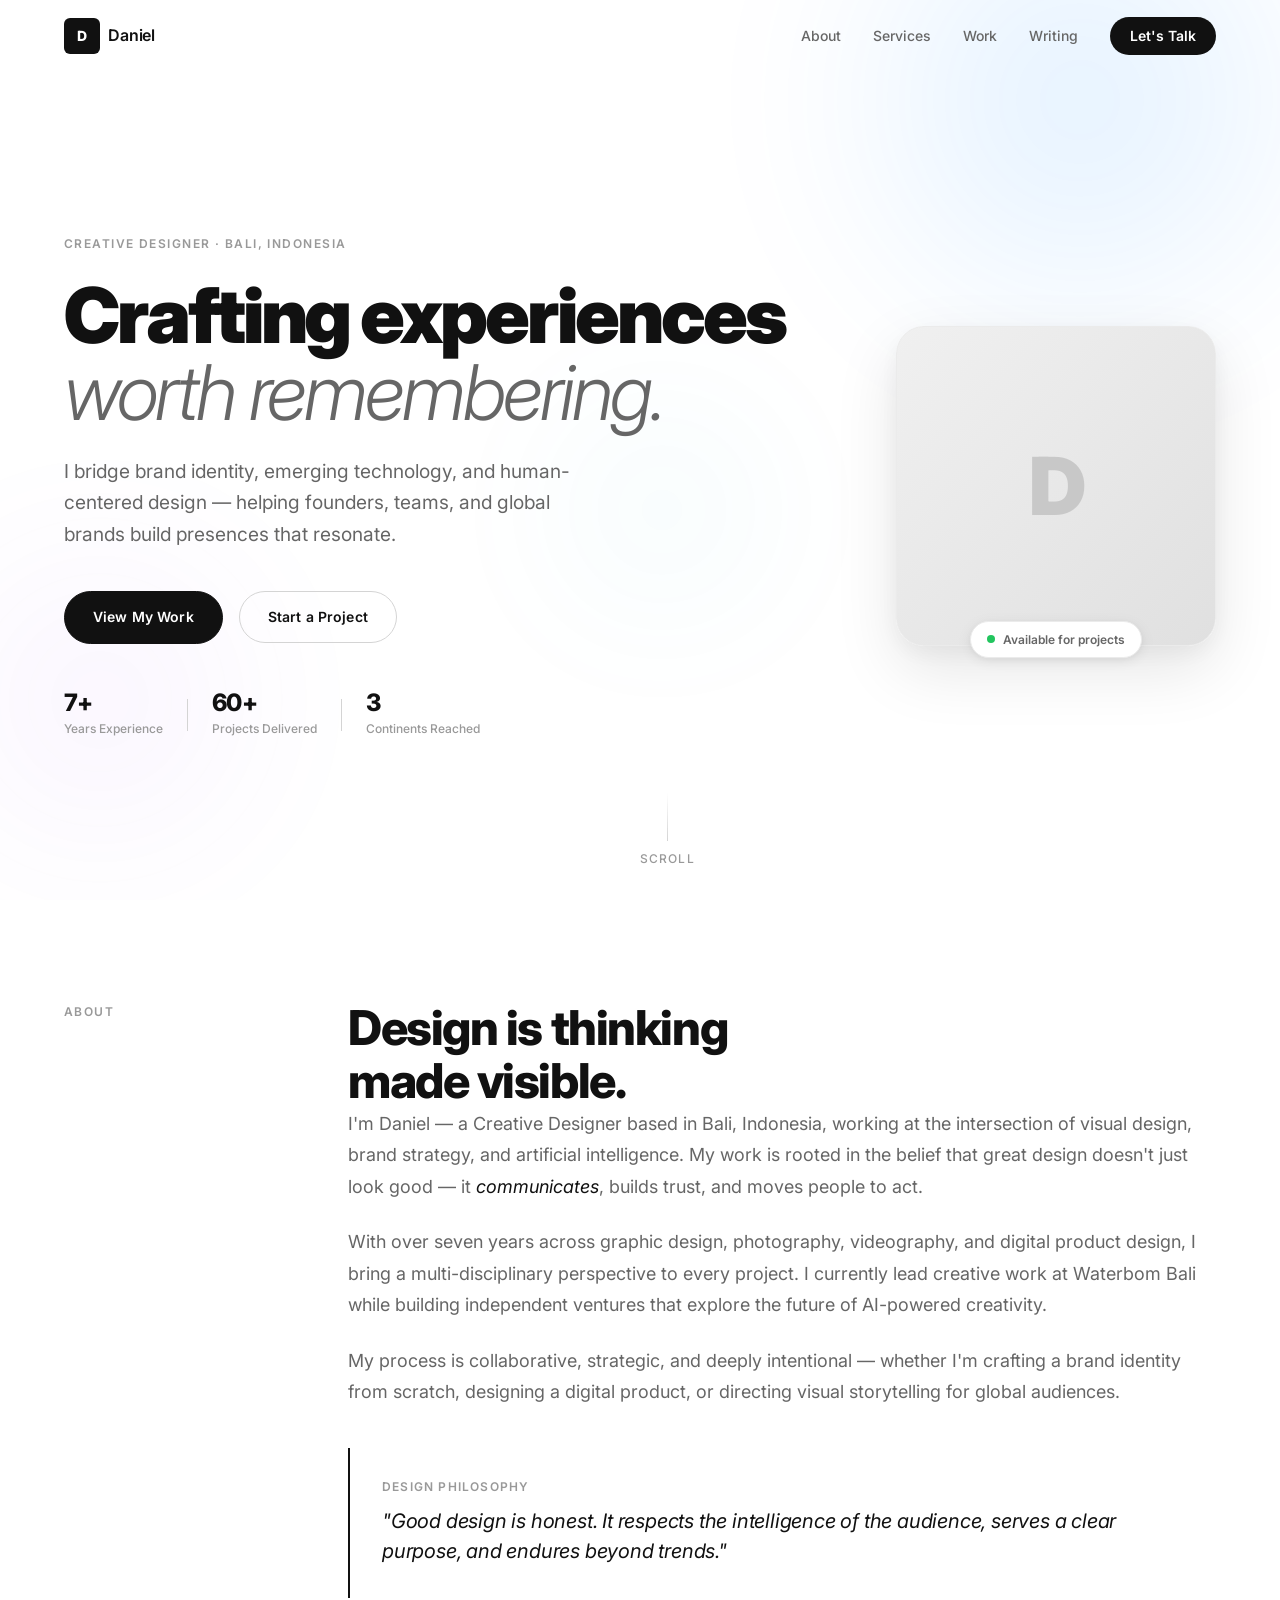
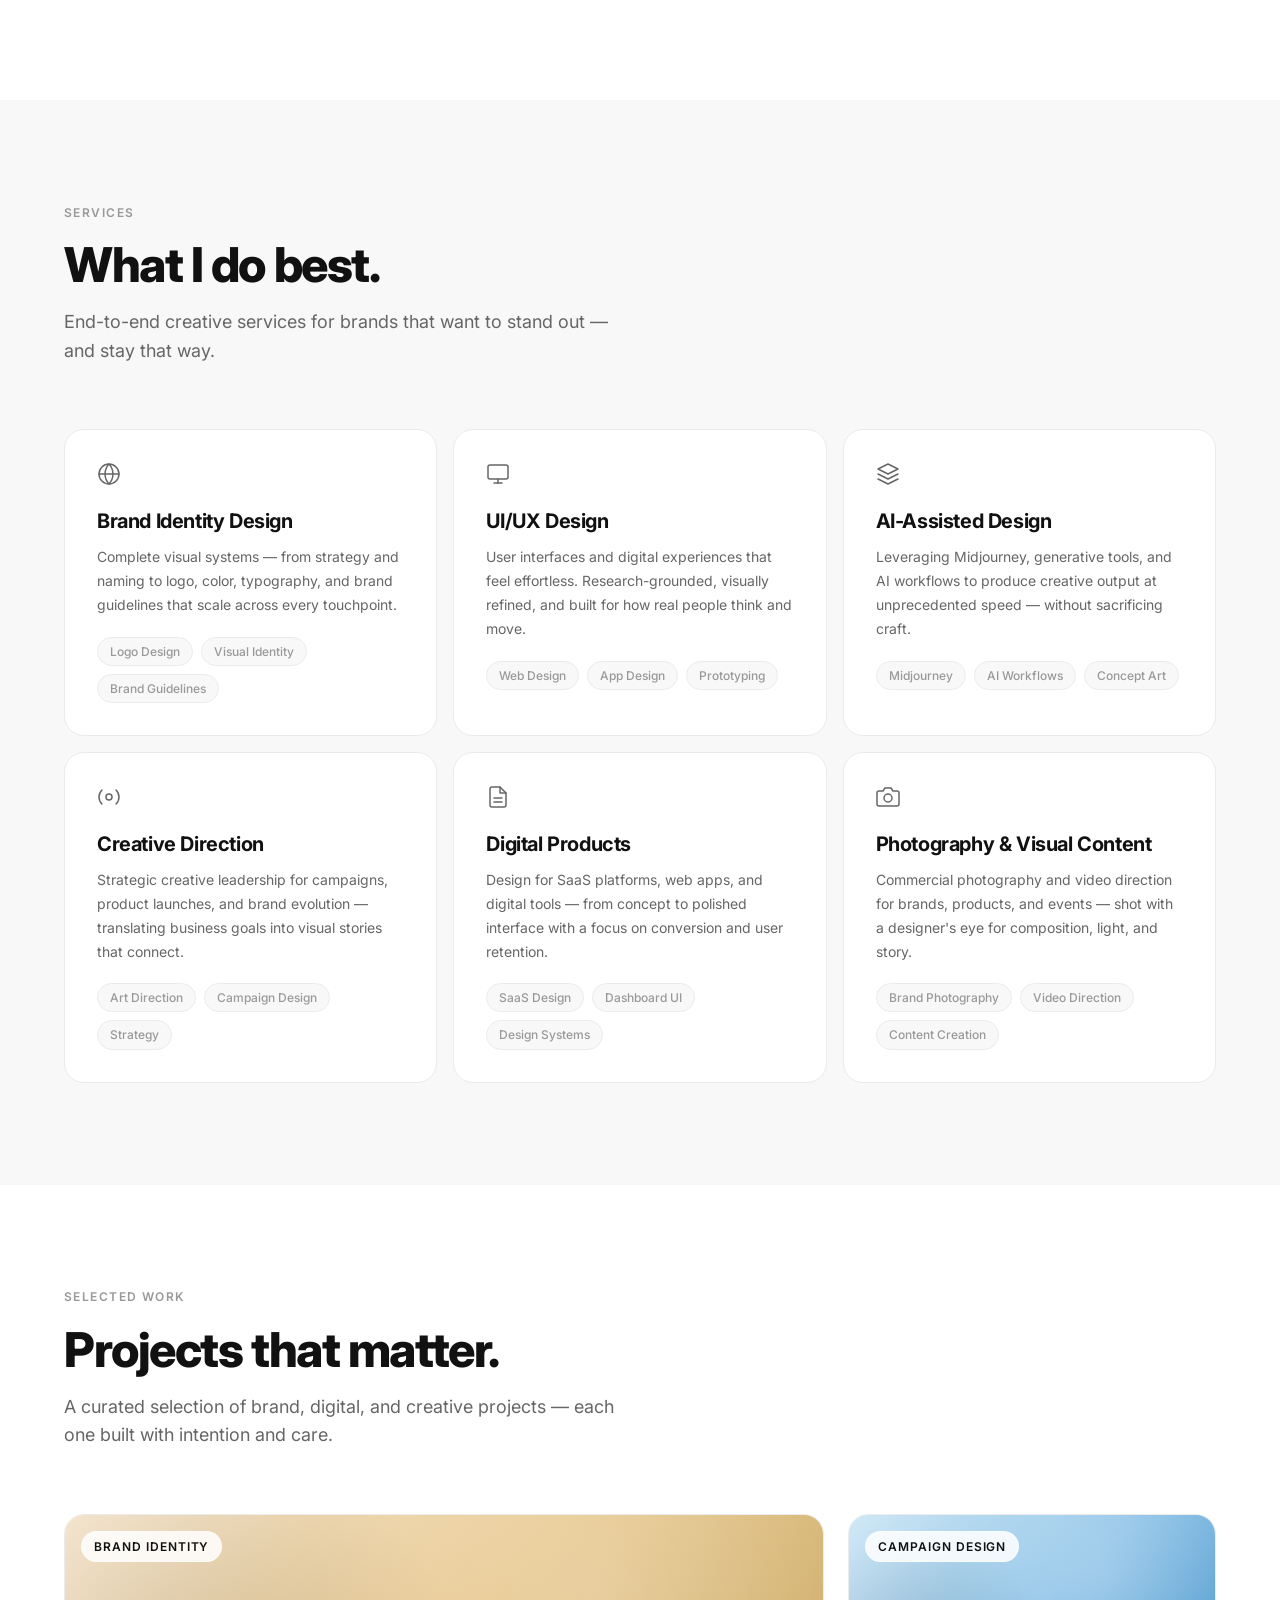
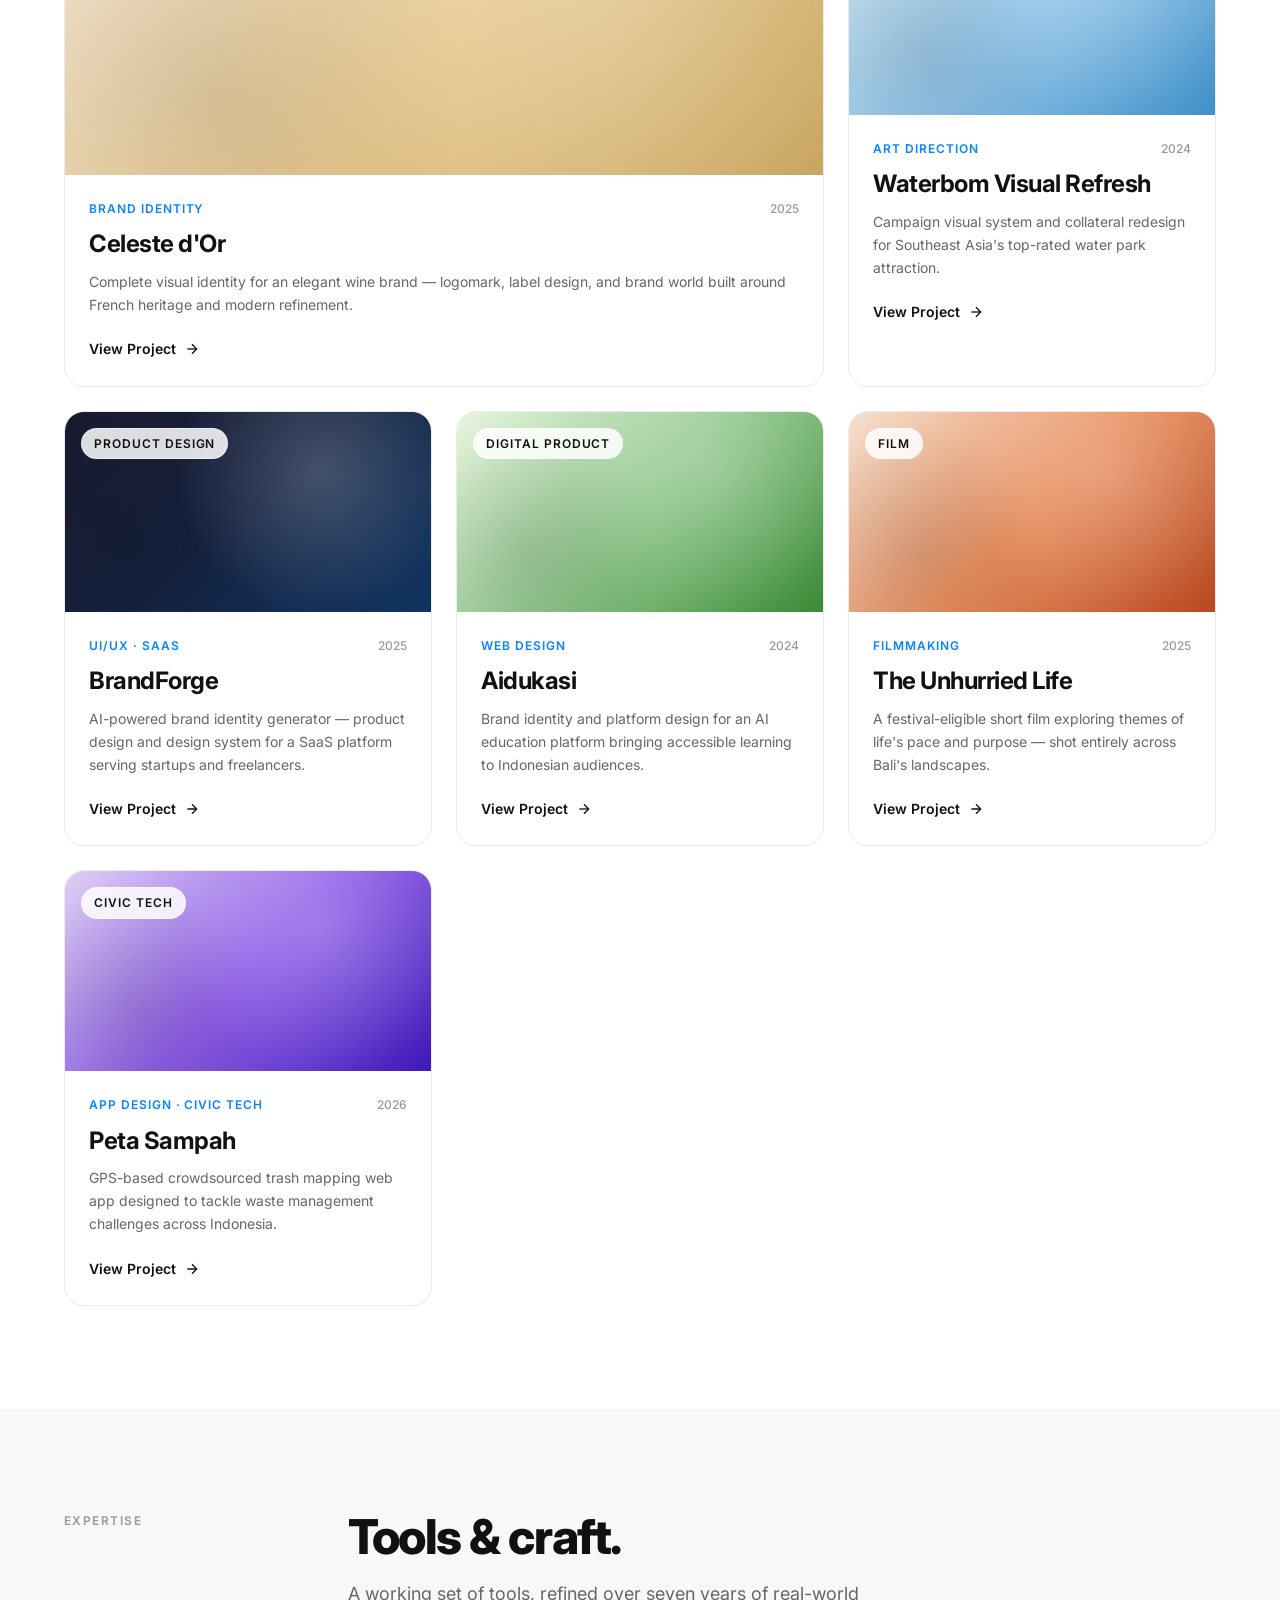
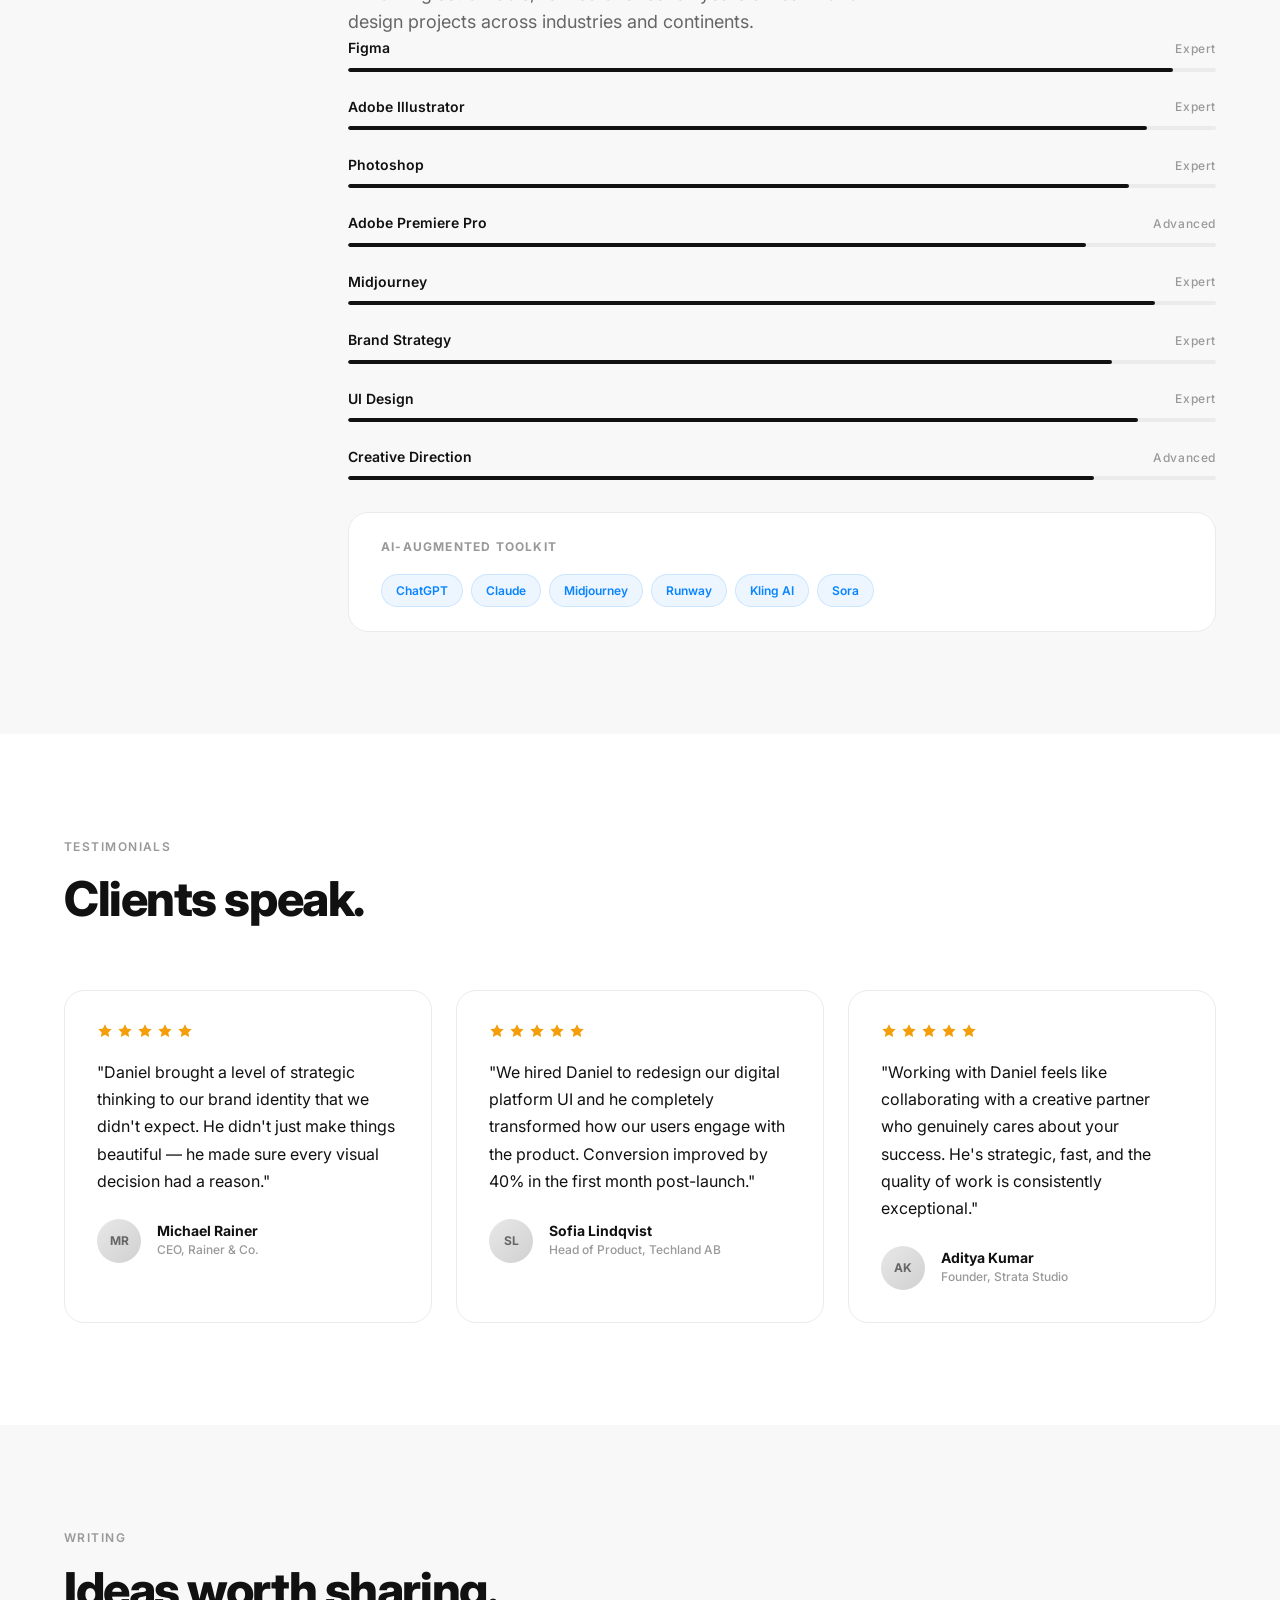
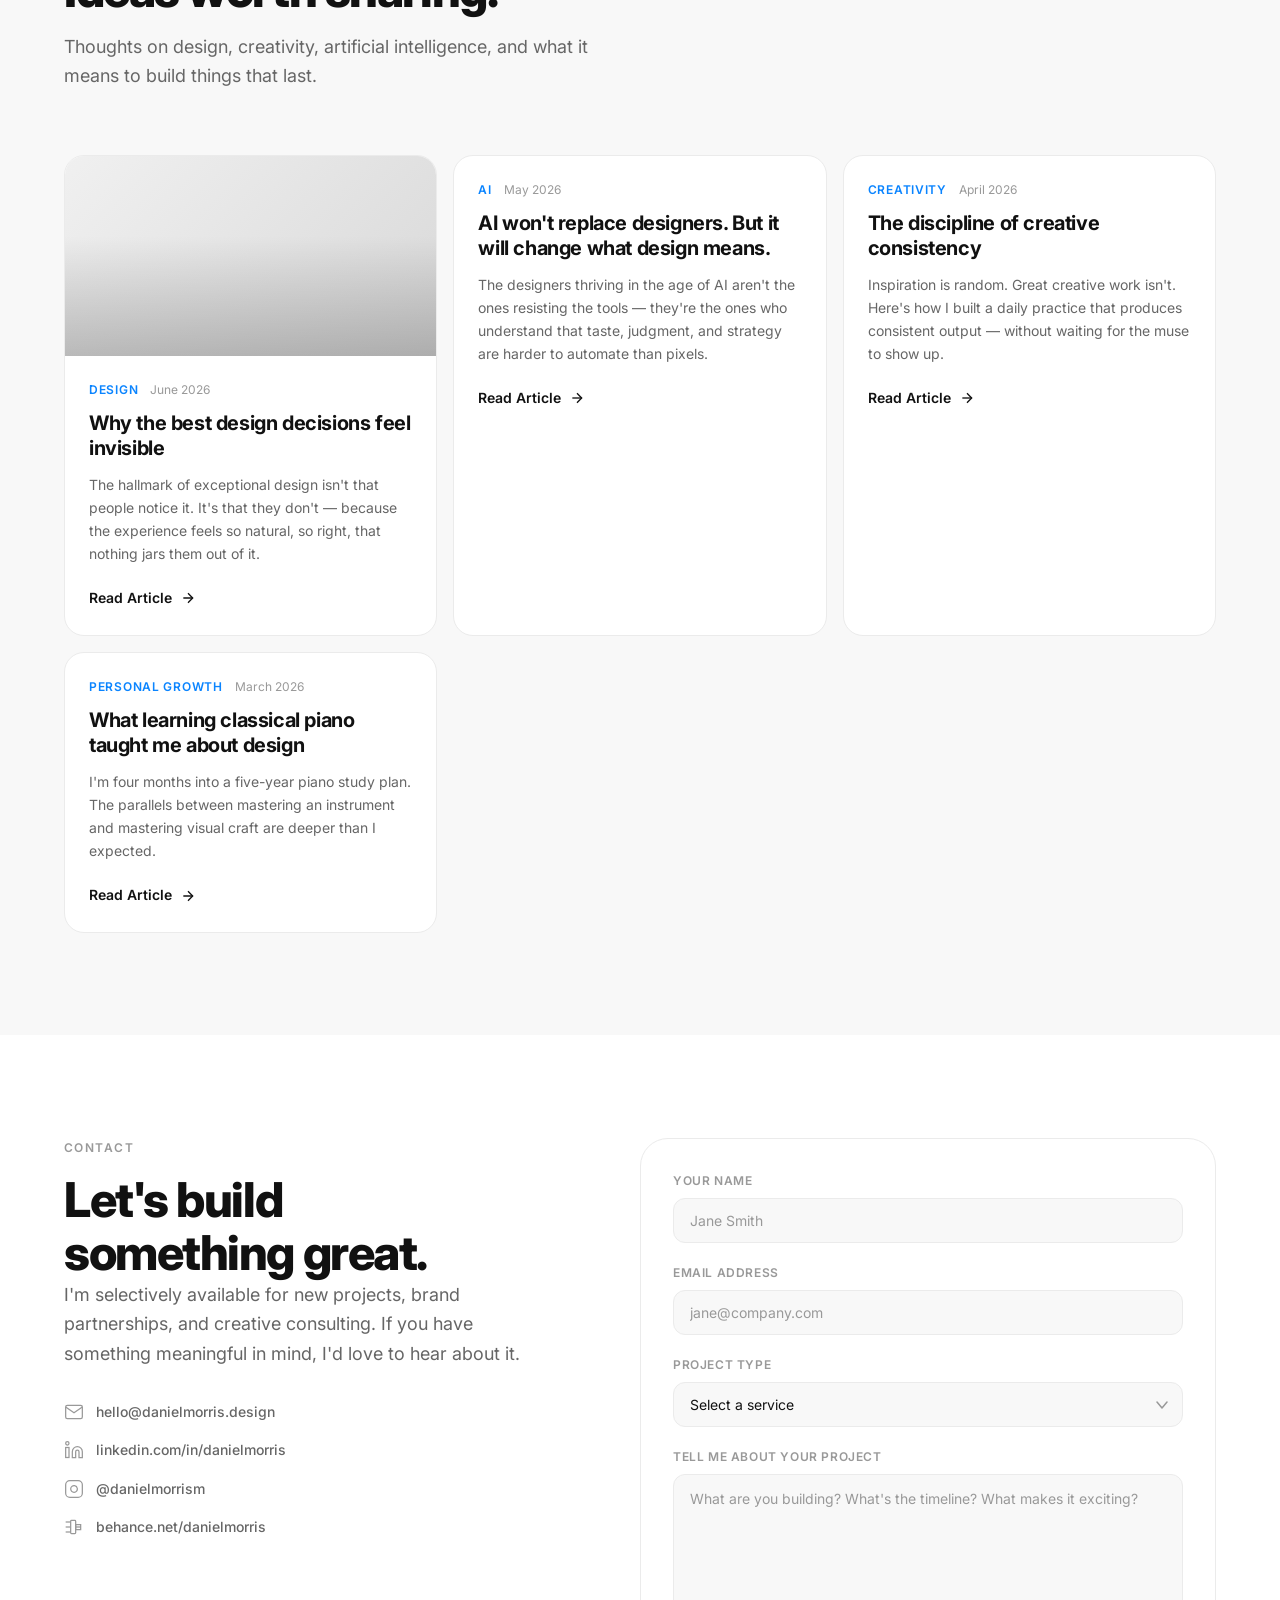
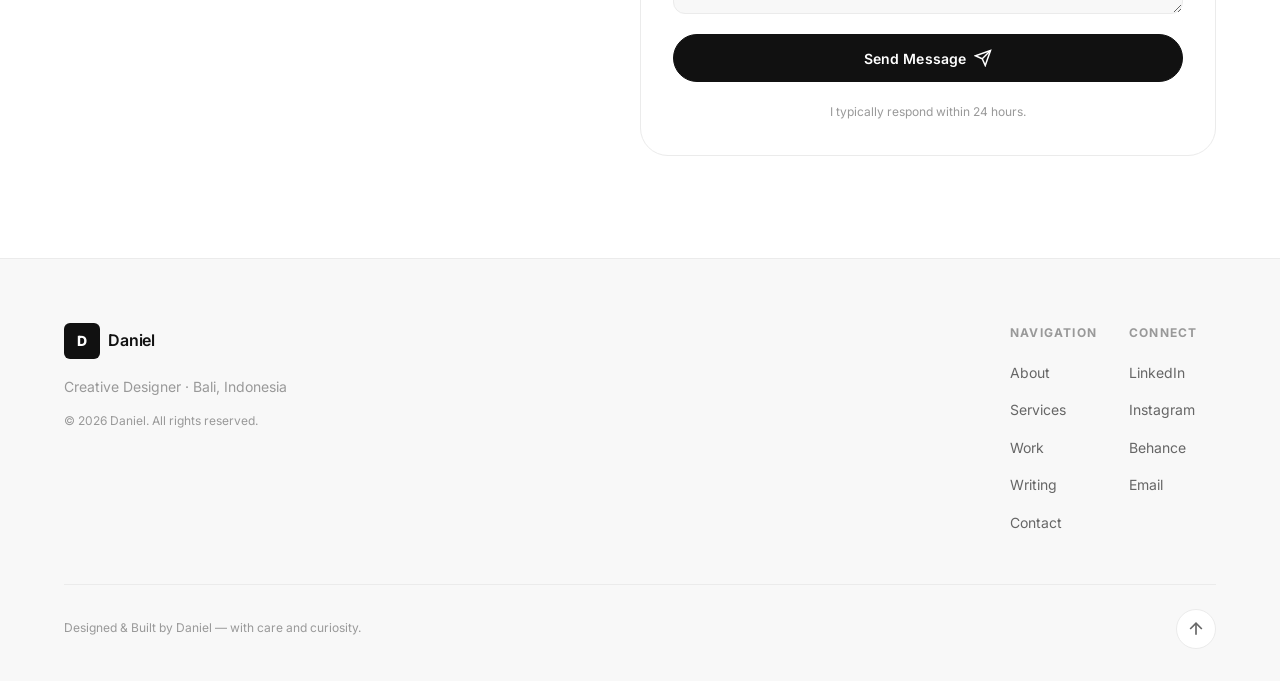
==== commit 20812cf1: "Add files via upload" ====
--- a/index.html
+++ b/index.html
@@ -1,186 +1,839 @@
 <!DOCTYPE html>
 <html lang="en">
 <head>
+  <!-- ============================================================
+       META & SEO
+  ============================================================ -->
   <meta charset="UTF-8" />
   <meta name="viewport" content="width=device-width, initial-scale=1.0" />
-  <title>Aria Voss — Designer</title>
+  <meta name="description" content="Daniel — Creative Designer specializing in Brand Identity, AI-Powered Creativity, and Digital Products. Crafting meaningful visual experiences for global brands." />
+  <meta name="keywords" content="creative designer, brand identity, UI/UX design, AI design, digital products, Bali designer" />
+  <meta name="author" content="Daniel" />
+
+  <!-- Open Graph -->
+  <meta property="og:title" content="Daniel — Creative Designer" />
+  <meta property="og:description" content="Crafting meaningful digital experiences through design, strategy, and technology." />
+  <meta property="og:type" content="website" />
+  <meta property="og:url" content="https://danielmorris.design" />
+
+  <title>Daniel — Creative Designer</title>
+
+  <!-- ============================================================
+       FONTS
+  ============================================================ -->
   <link rel="preconnect" href="https://fonts.googleapis.com" />
   <link rel="preconnect" href="https://fonts.gstatic.com" crossorigin />
-  <link href="https://fonts.googleapis.com/css2?family=Cormorant+Garamond:ital,wght@0,300;0,400;1,300;1,400&family=Inter:wght@300;400&display=swap" rel="stylesheet" />
-  <link rel="stylesheet" href="css/style.css" />
+  <link href="https://fonts.googleapis.com/css2?family=Inter:wght@300;400;500;600;700;900&display=swap" rel="stylesheet" />
+
+  <!-- ============================================================
+       STYLES
+  ============================================================ -->
+  <link rel="stylesheet" href="style.css" />
 </head>
 <body>
 
-  <!-- NAV -->
-  <nav class="nav">
-    <a href="#" class="nav__name">Aria Voss</a>
-    <ul class="nav__links">
-      <li><a href="#work">Work</a></li>
-      <li><a href="#about">About</a></li>
-      <li><a href="#contact">Contact</a></li>
-    </ul>
-  </nav>
-
-  <!-- HERO -->
-  <header class="hero">
-    <p class="hero__label">Graphic Design &amp; Art Direction</p>
-    <h1 class="hero__title">
-      Making things<br />
-      <em>worth seeing.</em>
-    </h1>
-  </header>
-
-  <!-- WORK GRID -->
-  <section class="grid" id="work">
-
-    <article class="grid__item grid__item--tall">
-      <div class="grid__image" style="background-color:#C8B8A2;"></div>
-      <div class="grid__overlay">
-        <span class="grid__year">2024</span>
-        <h2 class="grid__title">Morgen Identity</h2>
-        <p class="grid__type">Brand Identity</p>
-      </div>
-    </article>
-
-    <article class="grid__item">
-      <div class="grid__image" style="background-color:#2C2C2C;"></div>
-      <div class="grid__overlay">
-        <span class="grid__year">2024</span>
-        <h2 class="grid__title">Noir Editorial</h2>
-        <p class="grid__type">Print</p>
-      </div>
-    </article>
-
-    <article class="grid__item">
-      <div class="grid__image" style="background-color:#D4C5B0;"></div>
-      <div class="grid__overlay">
-        <span class="grid__year">2023</span>
-        <h2 class="grid__title">Feldweg Catalogue</h2>
-        <p class="grid__type">Print · Art Direction</p>
-      </div>
-    </article>
-
-    <article class="grid__item grid__item--wide">
-      <div class="grid__image" style="background-color:#1A1A2E;"></div>
-      <div class="grid__overlay">
-        <span class="grid__year">2023</span>
-        <h2 class="grid__title">Archipelago Typeface</h2>
-        <p class="grid__type">Typography</p>
-      </div>
-    </article>
-
-    <article class="grid__item">
-      <div class="grid__image" style="background-color:#8C7B6B;"></div>
-      <div class="grid__overlay">
-        <span class="grid__year">2023</span>
-        <h2 class="grid__title">Soleil Packaging</h2>
-        <p class="grid__type">Packaging</p>
-      </div>
-    </article>
-
-    <article class="grid__item grid__item--tall">
-      <div class="grid__image" style="background-color:#E8E0D5;"></div>
-      <div class="grid__overlay">
-        <span class="grid__year">2022</span>
-        <h2 class="grid__title">Stille Annual Report</h2>
-        <p class="grid__type">Print</p>
-      </div>
-    </article>
-
-    <article class="grid__item">
-      <div class="grid__image" style="background-color:#3D3530;"></div>
-      <div class="grid__overlay">
-        <span class="grid__year">2022</span>
-        <h2 class="grid__title">Dusk Poster Series</h2>
-        <p class="grid__type">Poster · Illustration</p>
-      </div>
-    </article>
-
-    <article class="grid__item grid__item--wide">
-      <div class="grid__image" style="background-color:#B5A898;"></div>
-      <div class="grid__overlay">
-        <span class="grid__year">2022</span>
-        <h2 class="grid__title">Vessel Campaign</h2>
-        <p class="grid__type">Art Direction · Photography</p>
-      </div>
-    </article>
-
-    <article class="grid__item">
-      <div class="grid__image" style="background-color:#222222;"></div>
-      <div class="grid__overlay">
-        <span class="grid__year">2021</span>
-        <h2 class="grid__title">Mute Exhibition</h2>
-        <p class="grid__type">Exhibition Design</p>
-      </div>
-    </article>
-
-  </section>
-
-  <!-- MARQUEE -->
-  <div class="marquee" aria-hidden="true">
-    <div class="marquee__track">
-      <span>Brand Identity</span>
-      <span class="dot">·</span>
-      <span>Art Direction</span>
-      <span class="dot">·</span>
-      <span>Print</span>
-      <span class="dot">·</span>
-      <span>Typography</span>
-      <span class="dot">·</span>
-      <span>Packaging</span>
-      <span class="dot">·</span>
-      <span>Exhibition</span>
-      <span class="dot">·</span>
-      <span>Brand Identity</span>
-      <span class="dot">·</span>
-      <span>Art Direction</span>
-      <span class="dot">·</span>
-      <span>Print</span>
-      <span class="dot">·</span>
-      <span>Typography</span>
-      <span class="dot">·</span>
-      <span>Packaging</span>
-      <span class="dot">·</span>
-      <span>Exhibition</span>
-      <span class="dot">·</span>
-    </div>
-  </div>
-
-  <!-- ABOUT -->
-  <section class="about" id="about">
-    <div class="about__left">
-      <p class="about__label">About</p>
-    </div>
-    <div class="about__right">
-      <p class="about__bio">
-        Designer working at the intersection of language and form. Rooted in print, moving through screens. Based in Amsterdam.
-      </p>
-      <ul class="about__facts">
-        <li>10 years practice</li>
-        <li>Amsterdam / Berlin</li>
-        <li>Available for projects</li>
+  <!-- ============================================================
+       NAVIGATION
+  ============================================================ -->
+  <header class="site-header" id="site-header" role="banner">
+    <nav class="nav-container" aria-label="Main navigation">
+      <a href="#hero" class="nav-logo" aria-label="Daniel — Home">
+        <span class="logo-mark">D</span>
+        <span class="logo-text">Daniel</span>
+      </a>
+
+      <ul class="nav-links" role="list">
+        <li><a href="#about" class="nav-link">About</a></li>
+        <li><a href="#services" class="nav-link">Services</a></li>
+        <li><a href="#projects" class="nav-link">Work</a></li>
+        <li><a href="#blog" class="nav-link">Writing</a></li>
+        <li><a href="#contact" class="nav-link nav-link--cta">Let's Talk</a></li>
+      </ul>
+
+      <!-- Mobile menu toggle -->
+      <button class="nav-toggle" id="nav-toggle" aria-label="Toggle menu" aria-expanded="false" aria-controls="mobile-menu">
+        <span class="toggle-bar"></span>
+        <span class="toggle-bar"></span>
+      </button>
+    </nav>
+
+    <!-- Mobile Menu -->
+    <div class="mobile-menu" id="mobile-menu" role="dialog" aria-label="Mobile navigation" aria-hidden="true">
+      <ul class="mobile-nav-links" role="list">
+        <li><a href="#about" class="mobile-nav-link">About</a></li>
+        <li><a href="#services" class="mobile-nav-link">Services</a></li>
+        <li><a href="#projects" class="mobile-nav-link">Work</a></li>
+        <li><a href="#blog" class="mobile-nav-link">Writing</a></li>
+        <li><a href="#skills" class="mobile-nav-link">Skills</a></li>
+        <li><a href="#contact" class="mobile-nav-link">Contact</a></li>
       </ul>
     </div>
-  </section>
-
-  <!-- CONTACT -->
-  <section class="contact" id="contact">
-    <a href="mailto:hello@ariavoss.com" class="contact__link">
-      hello@ariavoss.com
-    </a>
-    <div class="contact__secondary">
-      <a href="#">Instagram</a>
-      <a href="#">Linkedin</a>
-      <a href="#">CV</a>
+  </header>
+
+  <main>
+
+    <!-- ============================================================
+         HERO SECTION
+    ============================================================ -->
+    <section class="hero" id="hero" aria-label="Introduction">
+      <!-- Ambient gradient mesh -->
+      <div class="hero-mesh" aria-hidden="true">
+        <div class="mesh-orb mesh-orb--1"></div>
+        <div class="mesh-orb mesh-orb--2"></div>
+        <div class="mesh-orb mesh-orb--3"></div>
+      </div>
+
+      <div class="container hero-container">
+        <div class="hero-content">
+          <p class="hero-eyebrow animate-in" data-delay="0">Creative Designer · Bali, Indonesia</p>
+
+          <h1 class="hero-headline animate-in" data-delay="1">
+            Crafting experiences<br />
+            <em>worth remembering.</em>
+          </h1>
+
+          <p class="hero-description animate-in" data-delay="2">
+            I bridge brand identity, emerging technology, and human-centered design — helping founders, teams, and global brands build presences that resonate.
+          </p>
+
+          <div class="hero-actions animate-in" data-delay="3">
+            <a href="#projects" class="btn btn--primary">View My Work</a>
+            <a href="#contact" class="btn btn--ghost">Start a Project</a>
+          </div>
+
+          <!-- Social proof ticker -->
+          <div class="hero-meta animate-in" data-delay="4">
+            <div class="meta-item">
+              <span class="meta-value">7+</span>
+              <span class="meta-label">Years Experience</span>
+            </div>
+            <div class="meta-divider" aria-hidden="true"></div>
+            <div class="meta-item">
+              <span class="meta-value">60+</span>
+              <span class="meta-label">Projects Delivered</span>
+            </div>
+            <div class="meta-divider" aria-hidden="true"></div>
+            <div class="meta-item">
+              <span class="meta-value">3</span>
+              <span class="meta-label">Continents Reached</span>
+            </div>
+          </div>
+        </div>
+
+        <!-- Profile image placeholder -->
+        <div class="hero-visual animate-in" data-delay="2">
+          <div class="profile-frame">
+            <div class="profile-image-placeholder" aria-label="Daniel's profile photo">
+              <div class="profile-initials">D</div>
+            </div>
+            <!-- Floating badge -->
+            <div class="profile-badge" aria-hidden="true">
+              <span class="badge-dot"></span>
+              <span class="badge-text">Available for projects</span>
+            </div>
+          </div>
+        </div>
+      </div>
+
+      <!-- Scroll indicator -->
+      <div class="scroll-indicator animate-in" data-delay="5" aria-hidden="true">
+        <div class="scroll-line"></div>
+        <span class="scroll-text">Scroll</span>
+      </div>
+    </section>
+
+    <!-- ============================================================
+         ABOUT SECTION
+    ============================================================ -->
+    <section class="section about" id="about" aria-labelledby="about-heading">
+      <div class="container">
+        <div class="section-grid">
+
+          <div class="section-label-col">
+            <p class="section-eyebrow reveal-item">About</p>
+          </div>
+
+          <div class="section-content-col">
+            <h2 class="section-headline reveal-item" id="about-heading">
+              Design is thinking<br />made visible.
+            </h2>
+
+            <div class="about-body reveal-item">
+              <p class="about-paragraph">
+                I'm Daniel — a Creative Designer based in Bali, Indonesia, working at the intersection of visual design, brand strategy, and artificial intelligence. My work is rooted in the belief that great design doesn't just look good — it <em>communicates</em>, builds trust, and moves people to act.
+              </p>
+              <p class="about-paragraph">
+                With over seven years across graphic design, photography, videography, and digital product design, I bring a multi-disciplinary perspective to every project. I currently lead creative work at Waterbom Bali while building independent ventures that explore the future of AI-powered creativity.
+              </p>
+              <p class="about-paragraph">
+                My process is collaborative, strategic, and deeply intentional — whether I'm crafting a brand identity from scratch, designing a digital product, or directing visual storytelling for global audiences.
+              </p>
+            </div>
+
+            <div class="about-philosophy reveal-item">
+              <h3 class="philosophy-label">Design Philosophy</h3>
+              <blockquote class="philosophy-quote">
+                "Good design is honest. It respects the intelligence of the audience, serves a clear purpose, and endures beyond trends."
+              </blockquote>
+            </div>
+          </div>
+
+        </div>
+      </div>
+    </section>
+
+    <!-- ============================================================
+         SERVICES SECTION
+    ============================================================ -->
+    <section class="section services" id="services" aria-labelledby="services-heading">
+      <div class="container">
+
+        <div class="section-header reveal-item">
+          <p class="section-eyebrow">Services</p>
+          <h2 class="section-headline" id="services-heading">What I do best.</h2>
+          <p class="section-subtext">End-to-end creative services for brands that want to stand out — and stay that way.</p>
+        </div>
+
+        <div class="services-grid">
+
+          <article class="service-card reveal-item" aria-label="Brand Identity Design">
+            <div class="service-icon" aria-hidden="true">
+              <svg width="24" height="24" viewBox="0 0 24 24" fill="none" stroke="currentColor" stroke-width="1.5" stroke-linecap="round" stroke-linejoin="round"><circle cx="12" cy="12" r="10"/><path d="M12 2a15.3 15.3 0 0 1 4 10 15.3 15.3 0 0 1-4 10 15.3 15.3 0 0 1-4-10 15.3 15.3 0 0 1 4-10z"/><line x1="2" y1="12" x2="22" y2="12"/></svg>
+            </div>
+            <h3 class="service-title">Brand Identity Design</h3>
+            <p class="service-description">Complete visual systems — from strategy and naming to logo, color, typography, and brand guidelines that scale across every touchpoint.</p>
+            <div class="service-tags">
+              <span class="tag">Logo Design</span>
+              <span class="tag">Visual Identity</span>
+              <span class="tag">Brand Guidelines</span>
+            </div>
+          </article>
+
+          <article class="service-card reveal-item" aria-label="UI/UX Design">
+            <div class="service-icon" aria-hidden="true">
+              <svg width="24" height="24" viewBox="0 0 24 24" fill="none" stroke="currentColor" stroke-width="1.5" stroke-linecap="round" stroke-linejoin="round"><rect x="2" y="3" width="20" height="14" rx="2"/><line x1="8" y1="21" x2="16" y2="21"/><line x1="12" y1="17" x2="12" y2="21"/></svg>
+            </div>
+            <h3 class="service-title">UI/UX Design</h3>
+            <p class="service-description">User interfaces and digital experiences that feel effortless. Research-grounded, visually refined, and built for how real people think and move.</p>
+            <div class="service-tags">
+              <span class="tag">Web Design</span>
+              <span class="tag">App Design</span>
+              <span class="tag">Prototyping</span>
+            </div>
+          </article>
+
+          <article class="service-card reveal-item" aria-label="AI-Assisted Design">
+            <div class="service-icon" aria-hidden="true">
+              <svg width="24" height="24" viewBox="0 0 24 24" fill="none" stroke="currentColor" stroke-width="1.5" stroke-linecap="round" stroke-linejoin="round"><path d="M12 2L2 7l10 5 10-5-10-5z"/><path d="M2 17l10 5 10-5"/><path d="M2 12l10 5 10-5"/></svg>
+            </div>
+            <h3 class="service-title">AI-Assisted Design</h3>
+            <p class="service-description">Leveraging Midjourney, generative tools, and AI workflows to produce creative output at unprecedented speed — without sacrificing craft.</p>
+            <div class="service-tags">
+              <span class="tag">Midjourney</span>
+              <span class="tag">AI Workflows</span>
+              <span class="tag">Concept Art</span>
+            </div>
+          </article>
+
+          <article class="service-card reveal-item" aria-label="Creative Direction">
+            <div class="service-icon" aria-hidden="true">
+              <svg width="24" height="24" viewBox="0 0 24 24" fill="none" stroke="currentColor" stroke-width="1.5" stroke-linecap="round" stroke-linejoin="round"><circle cx="12" cy="12" r="3"/><path d="M19.07 4.93a10 10 0 0 1 0 14.14M4.93 4.93a10 10 0 0 0 0 14.14"/></svg>
+            </div>
+            <h3 class="service-title">Creative Direction</h3>
+            <p class="service-description">Strategic creative leadership for campaigns, product launches, and brand evolution — translating business goals into visual stories that connect.</p>
+            <div class="service-tags">
+              <span class="tag">Art Direction</span>
+              <span class="tag">Campaign Design</span>
+              <span class="tag">Strategy</span>
+            </div>
+          </article>
+
+          <article class="service-card reveal-item" aria-label="Digital Products">
+            <div class="service-icon" aria-hidden="true">
+              <svg width="24" height="24" viewBox="0 0 24 24" fill="none" stroke="currentColor" stroke-width="1.5" stroke-linecap="round" stroke-linejoin="round"><path d="M14 2H6a2 2 0 0 0-2 2v16a2 2 0 0 0 2 2h12a2 2 0 0 0 2-2V8z"/><polyline points="14 2 14 8 20 8"/><line x1="16" y1="13" x2="8" y2="13"/><line x1="16" y1="17" x2="8" y2="17"/></svg>
+            </div>
+            <h3 class="service-title">Digital Products</h3>
+            <p class="service-description">Design for SaaS platforms, web apps, and digital tools — from concept to polished interface with a focus on conversion and user retention.</p>
+            <div class="service-tags">
+              <span class="tag">SaaS Design</span>
+              <span class="tag">Dashboard UI</span>
+              <span class="tag">Design Systems</span>
+            </div>
+          </article>
+
+          <article class="service-card reveal-item" aria-label="Photography & Visual Content">
+            <div class="service-icon" aria-hidden="true">
+              <svg width="24" height="24" viewBox="0 0 24 24" fill="none" stroke="currentColor" stroke-width="1.5" stroke-linecap="round" stroke-linejoin="round"><path d="M23 19a2 2 0 0 1-2 2H3a2 2 0 0 1-2-2V8a2 2 0 0 1 2-2h4l2-3h6l2 3h4a2 2 0 0 1 2 2z"/><circle cx="12" cy="13" r="4"/></svg>
+            </div>
+            <h3 class="service-title">Photography & Visual Content</h3>
+            <p class="service-description">Commercial photography and video direction for brands, products, and events — shot with a designer's eye for composition, light, and story.</p>
+            <div class="service-tags">
+              <span class="tag">Brand Photography</span>
+              <span class="tag">Video Direction</span>
+              <span class="tag">Content Creation</span>
+            </div>
+          </article>
+
+        </div>
+      </div>
+    </section>
+
+    <!-- ============================================================
+         FEATURED PROJECTS SECTION
+    ============================================================ -->
+    <section class="section projects" id="projects" aria-labelledby="projects-heading">
+      <div class="container">
+
+        <div class="section-header reveal-item">
+          <p class="section-eyebrow">Selected Work</p>
+          <h2 class="section-headline" id="projects-heading">Projects that matter.</h2>
+          <p class="section-subtext">A curated selection of brand, digital, and creative projects — each one built with intention and care.</p>
+        </div>
+
+        <div class="projects-grid">
+
+          <!-- Project 1 -->
+          <article class="project-card project-card--large reveal-item" aria-label="Celeste d'Or Brand Identity">
+            <div class="project-image" style="--project-hue: 38, 55%, 70%;" aria-hidden="true">
+              <div class="project-image-bg project-image-bg--1"></div>
+              <div class="project-image-label">Brand Identity</div>
+            </div>
+            <div class="project-info">
+              <div class="project-meta">
+                <span class="project-category">Brand Identity</span>
+                <span class="project-year">2025</span>
+              </div>
+              <h3 class="project-title">Celeste d'Or</h3>
+              <p class="project-description">Complete visual identity for an elegant wine brand — logomark, label design, and brand world built around French heritage and modern refinement.</p>
+              <a href="#" class="project-link" aria-label="View Celeste d'Or project">
+                View Project
+                <svg width="16" height="16" viewBox="0 0 24 24" fill="none" stroke="currentColor" stroke-width="2" aria-hidden="true"><line x1="5" y1="12" x2="19" y2="12"/><polyline points="12 5 19 12 12 19"/></svg>
+              </a>
+            </div>
+          </article>
+
+          <!-- Project 2 -->
+          <article class="project-card reveal-item" aria-label="Waterbom Bali Campaign">
+            <div class="project-image" aria-hidden="true">
+              <div class="project-image-bg project-image-bg--2"></div>
+              <div class="project-image-label">Campaign Design</div>
+            </div>
+            <div class="project-info">
+              <div class="project-meta">
+                <span class="project-category">Art Direction</span>
+                <span class="project-year">2024</span>
+              </div>
+              <h3 class="project-title">Waterbom Visual Refresh</h3>
+              <p class="project-description">Campaign visual system and collateral redesign for Southeast Asia's top-rated water park attraction.</p>
+              <a href="#" class="project-link" aria-label="View Waterbom project">
+                View Project
+                <svg width="16" height="16" viewBox="0 0 24 24" fill="none" stroke="currentColor" stroke-width="2" aria-hidden="true"><line x1="5" y1="12" x2="19" y2="12"/><polyline points="12 5 19 12 12 19"/></svg>
+              </a>
+            </div>
+          </article>
+
+          <!-- Project 3 -->
+          <article class="project-card reveal-item" aria-label="BrandForge SaaS Platform">
+            <div class="project-image" aria-hidden="true">
+              <div class="project-image-bg project-image-bg--3"></div>
+              <div class="project-image-label">Product Design</div>
+            </div>
+            <div class="project-info">
+              <div class="project-meta">
+                <span class="project-category">UI/UX · SaaS</span>
+                <span class="project-year">2025</span>
+              </div>
+              <h3 class="project-title">BrandForge</h3>
+              <p class="project-description">AI-powered brand identity generator — product design and design system for a SaaS platform serving startups and freelancers.</p>
+              <a href="#" class="project-link" aria-label="View BrandForge project">
+                View Project
+                <svg width="16" height="16" viewBox="0 0 24 24" fill="none" stroke="currentColor" stroke-width="2" aria-hidden="true"><line x1="5" y1="12" x2="19" y2="12"/><polyline points="12 5 19 12 12 19"/></svg>
+              </a>
+            </div>
+          </article>
+
+          <!-- Project 4 -->
+          <article class="project-card reveal-item" aria-label="Aidukasi Education Platform">
+            <div class="project-image" aria-hidden="true">
+              <div class="project-image-bg project-image-bg--4"></div>
+              <div class="project-image-label">Digital Product</div>
+            </div>
+            <div class="project-info">
+              <div class="project-meta">
+                <span class="project-category">Web Design</span>
+                <span class="project-year">2024</span>
+              </div>
+              <h3 class="project-title">Aidukasi</h3>
+              <p class="project-description">Brand identity and platform design for an AI education platform bringing accessible learning to Indonesian audiences.</p>
+              <a href="#" class="project-link" aria-label="View Aidukasi project">
+                View Project
+                <svg width="16" height="16" viewBox="0 0 24 24" fill="none" stroke="currentColor" stroke-width="2" aria-hidden="true"><line x1="5" y1="12" x2="19" y2="12"/><polyline points="12 5 19 12 12 19"/></svg>
+              </a>
+            </div>
+          </article>
+
+          <!-- Project 5 -->
+          <article class="project-card reveal-item" aria-label="Bali Documentary Series">
+            <div class="project-image" aria-hidden="true">
+              <div class="project-image-bg project-image-bg--5"></div>
+              <div class="project-image-label">Film</div>
+            </div>
+            <div class="project-info">
+              <div class="project-meta">
+                <span class="project-category">Filmmaking</span>
+                <span class="project-year">2025</span>
+              </div>
+              <h3 class="project-title">The Unhurried Life</h3>
+              <p class="project-description">A festival-eligible short film exploring themes of life's pace and purpose — shot entirely across Bali's landscapes.</p>
+              <a href="#" class="project-link" aria-label="View film project">
+                View Project
+                <svg width="16" height="16" viewBox="0 0 24 24" fill="none" stroke="currentColor" stroke-width="2" aria-hidden="true"><line x1="5" y1="12" x2="19" y2="12"/><polyline points="12 5 19 12 12 19"/></svg>
+              </a>
+            </div>
+          </article>
+
+          <!-- Project 6 -->
+          <article class="project-card reveal-item" aria-label="Peta Sampah App">
+            <div class="project-image" aria-hidden="true">
+              <div class="project-image-bg project-image-bg--6"></div>
+              <div class="project-image-label">Civic Tech</div>
+            </div>
+            <div class="project-info">
+              <div class="project-meta">
+                <span class="project-category">App Design · Civic Tech</span>
+                <span class="project-year">2026</span>
+              </div>
+              <h3 class="project-title">Peta Sampah</h3>
+              <p class="project-description">GPS-based crowdsourced trash mapping web app designed to tackle waste management challenges across Indonesia.</p>
+              <a href="#" class="project-link" aria-label="View Peta Sampah project">
+                View Project
+                <svg width="16" height="16" viewBox="0 0 24 24" fill="none" stroke="currentColor" stroke-width="2" aria-hidden="true"><line x1="5" y1="12" x2="19" y2="12"/><polyline points="12 5 19 12 12 19"/></svg>
+              </a>
+            </div>
+          </article>
+
+        </div>
+
+      </div>
+    </section>
+
+    <!-- ============================================================
+         SKILLS SECTION
+    ============================================================ -->
+    <section class="section skills" id="skills" aria-labelledby="skills-heading">
+      <div class="container">
+
+        <div class="section-grid">
+          <div class="section-label-col">
+            <p class="section-eyebrow reveal-item">Expertise</p>
+          </div>
+
+          <div class="section-content-col">
+            <h2 class="section-headline reveal-item" id="skills-heading">Tools & craft.</h2>
+            <p class="section-subtext reveal-item">A working set of tools, refined over seven years of real-world design projects across industries and continents.</p>
+
+            <div class="skills-grid reveal-item">
+
+              <div class="skill-item">
+                <div class="skill-header">
+                  <span class="skill-name">Figma</span>
+                  <span class="skill-level">Expert</span>
+                </div>
+                <div class="skill-bar" role="progressbar" aria-valuenow="95" aria-valuemin="0" aria-valuemax="100" aria-label="Figma skill level 95%">
+                  <div class="skill-fill" style="--skill-width: 95%;"></div>
+                </div>
+              </div>
+
+              <div class="skill-item">
+                <div class="skill-header">
+                  <span class="skill-name">Adobe Illustrator</span>
+                  <span class="skill-level">Expert</span>
+                </div>
+                <div class="skill-bar" role="progressbar" aria-valuenow="92" aria-valuemin="0" aria-valuemax="100" aria-label="Adobe Illustrator skill level 92%">
+                  <div class="skill-fill" style="--skill-width: 92%;"></div>
+                </div>
+              </div>
+
+              <div class="skill-item">
+                <div class="skill-header">
+                  <span class="skill-name">Photoshop</span>
+                  <span class="skill-level">Expert</span>
+                </div>
+                <div class="skill-bar" role="progressbar" aria-valuenow="90" aria-valuemin="0" aria-valuemax="100" aria-label="Photoshop skill level 90%">
+                  <div class="skill-fill" style="--skill-width: 90%;"></div>
+                </div>
+              </div>
+
+              <div class="skill-item">
+                <div class="skill-header">
+                  <span class="skill-name">Adobe Premiere Pro</span>
+                  <span class="skill-level">Advanced</span>
+                </div>
+                <div class="skill-bar" role="progressbar" aria-valuenow="85" aria-valuemin="0" aria-valuemax="100" aria-label="Premiere Pro skill level 85%">
+                  <div class="skill-fill" style="--skill-width: 85%;"></div>
+                </div>
+              </div>
+
+              <div class="skill-item">
+                <div class="skill-header">
+                  <span class="skill-name">Midjourney</span>
+                  <span class="skill-level">Expert</span>
+                </div>
+                <div class="skill-bar" role="progressbar" aria-valuenow="93" aria-valuemin="0" aria-valuemax="100" aria-label="Midjourney skill level 93%">
+                  <div class="skill-fill" style="--skill-width: 93%;"></div>
+                </div>
+              </div>
+
+              <div class="skill-item">
+                <div class="skill-header">
+                  <span class="skill-name">Brand Strategy</span>
+                  <span class="skill-level">Expert</span>
+                </div>
+                <div class="skill-bar" role="progressbar" aria-valuenow="88" aria-valuemin="0" aria-valuemax="100" aria-label="Brand Strategy skill level 88%">
+                  <div class="skill-fill" style="--skill-width: 88%;"></div>
+                </div>
+              </div>
+
+              <div class="skill-item">
+                <div class="skill-header">
+                  <span class="skill-name">UI Design</span>
+                  <span class="skill-level">Expert</span>
+                </div>
+                <div class="skill-bar" role="progressbar" aria-valuenow="91" aria-valuemin="0" aria-valuemax="100" aria-label="UI Design skill level 91%">
+                  <div class="skill-fill" style="--skill-width: 91%;"></div>
+                </div>
+              </div>
+
+              <div class="skill-item">
+                <div class="skill-header">
+                  <span class="skill-name">Creative Direction</span>
+                  <span class="skill-level">Advanced</span>
+                </div>
+                <div class="skill-bar" role="progressbar" aria-valuenow="86" aria-valuemin="0" aria-valuemax="100" aria-label="Creative Direction skill level 86%">
+                  <div class="skill-fill" style="--skill-width: 86%;"></div>
+                </div>
+              </div>
+
+            </div>
+
+            <!-- AI Tools Callout -->
+            <div class="ai-tools-callout reveal-item">
+              <p class="callout-label">AI-Augmented Toolkit</p>
+              <div class="callout-pills">
+                <span class="pill">ChatGPT</span>
+                <span class="pill">Claude</span>
+                <span class="pill">Midjourney</span>
+                <span class="pill">Runway</span>
+                <span class="pill">Kling AI</span>
+                <span class="pill">Sora</span>
+              </div>
+            </div>
+
+          </div>
+        </div>
+
+      </div>
+    </section>
+
+    <!-- ============================================================
+         TESTIMONIALS SECTION
+    ============================================================ -->
+    <section class="section testimonials" id="testimonials" aria-labelledby="testimonials-heading">
+      <div class="container">
+
+        <div class="section-header reveal-item">
+          <p class="section-eyebrow">Testimonials</p>
+          <h2 class="section-headline" id="testimonials-heading">Clients speak.</h2>
+        </div>
+
+        <div class="testimonials-grid">
+
+          <article class="testimonial-card reveal-item">
+            <div class="testimonial-stars" aria-label="5 out of 5 stars">
+              <svg width="16" height="16" viewBox="0 0 24 24" fill="currentColor" aria-hidden="true"><polygon points="12 2 15.09 8.26 22 9.27 17 14.14 18.18 21.02 12 17.77 5.82 21.02 7 14.14 2 9.27 8.91 8.26 12 2"/></svg>
+              <svg width="16" height="16" viewBox="0 0 24 24" fill="currentColor" aria-hidden="true"><polygon points="12 2 15.09 8.26 22 9.27 17 14.14 18.18 21.02 12 17.77 5.82 21.02 7 14.14 2 9.27 8.91 8.26 12 2"/></svg>
+              <svg width="16" height="16" viewBox="0 0 24 24" fill="currentColor" aria-hidden="true"><polygon points="12 2 15.09 8.26 22 9.27 17 14.14 18.18 21.02 12 17.77 5.82 21.02 7 14.14 2 9.27 8.91 8.26 12 2"/></svg>
+              <svg width="16" height="16" viewBox="0 0 24 24" fill="currentColor" aria-hidden="true"><polygon points="12 2 15.09 8.26 22 9.27 17 14.14 18.18 21.02 12 17.77 5.82 21.02 7 14.14 2 9.27 8.91 8.26 12 2"/></svg>
+              <svg width="16" height="16" viewBox="0 0 24 24" fill="currentColor" aria-hidden="true"><polygon points="12 2 15.09 8.26 22 9.27 17 14.14 18.18 21.02 12 17.77 5.82 21.02 7 14.14 2 9.27 8.91 8.26 12 2"/></svg>
+            </div>
+            <blockquote class="testimonial-quote">
+              "Daniel brought a level of strategic thinking to our brand identity that we didn't expect. He didn't just make things beautiful — he made sure every visual decision had a reason."
+            </blockquote>
+            <footer class="testimonial-author">
+              <div class="author-avatar" aria-hidden="true">MR</div>
+              <div class="author-info">
+                <p class="author-name">Michael Rainer</p>
+                <p class="author-title">CEO, Rainer & Co.</p>
+              </div>
+            </footer>
+          </article>
+
+          <article class="testimonial-card reveal-item">
+            <div class="testimonial-stars" aria-label="5 out of 5 stars">
+              <svg width="16" height="16" viewBox="0 0 24 24" fill="currentColor" aria-hidden="true"><polygon points="12 2 15.09 8.26 22 9.27 17 14.14 18.18 21.02 12 17.77 5.82 21.02 7 14.14 2 9.27 8.91 8.26 12 2"/></svg>
+              <svg width="16" height="16" viewBox="0 0 24 24" fill="currentColor" aria-hidden="true"><polygon points="12 2 15.09 8.26 22 9.27 17 14.14 18.18 21.02 12 17.77 5.82 21.02 7 14.14 2 9.27 8.91 8.26 12 2"/></svg>
+              <svg width="16" height="16" viewBox="0 0 24 24" fill="currentColor" aria-hidden="true"><polygon points="12 2 15.09 8.26 22 9.27 17 14.14 18.18 21.02 12 17.77 5.82 21.02 7 14.14 2 9.27 8.91 8.26 12 2"/></svg>
+              <svg width="16" height="16" viewBox="0 0 24 24" fill="currentColor" aria-hidden="true"><polygon points="12 2 15.09 8.26 22 9.27 17 14.14 18.18 21.02 12 17.77 5.82 21.02 7 14.14 2 9.27 8.91 8.26 12 2"/></svg>
+              <svg width="16" height="16" viewBox="0 0 24 24" fill="currentColor" aria-hidden="true"><polygon points="12 2 15.09 8.26 22 9.27 17 14.14 18.18 21.02 12 17.77 5.82 21.02 7 14.14 2 9.27 8.91 8.26 12 2"/></svg>
+            </div>
+            <blockquote class="testimonial-quote">
+              "We hired Daniel to redesign our digital platform UI and he completely transformed how our users engage with the product. Conversion improved by 40% in the first month post-launch."
+            </blockquote>
+            <footer class="testimonial-author">
+              <div class="author-avatar" aria-hidden="true">SL</div>
+              <div class="author-info">
+                <p class="author-name">Sofia Lindqvist</p>
+                <p class="author-title">Head of Product, Techland AB</p>
+              </div>
+            </footer>
+          </article>
+
+          <article class="testimonial-card reveal-item">
+            <div class="testimonial-stars" aria-label="5 out of 5 stars">
+              <svg width="16" height="16" viewBox="0 0 24 24" fill="currentColor" aria-hidden="true"><polygon points="12 2 15.09 8.26 22 9.27 17 14.14 18.18 21.02 12 17.77 5.82 21.02 7 14.14 2 9.27 8.91 8.26 12 2"/></svg>
+              <svg width="16" height="16" viewBox="0 0 24 24" fill="currentColor" aria-hidden="true"><polygon points="12 2 15.09 8.26 22 9.27 17 14.14 18.18 21.02 12 17.77 5.82 21.02 7 14.14 2 9.27 8.91 8.26 12 2"/></svg>
+              <svg width="16" height="16" viewBox="0 0 24 24" fill="currentColor" aria-hidden="true"><polygon points="12 2 15.09 8.26 22 9.27 17 14.14 18.18 21.02 12 17.77 5.82 21.02 7 14.14 2 9.27 8.91 8.26 12 2"/></svg>
+              <svg width="16" height="16" viewBox="0 0 24 24" fill="currentColor" aria-hidden="true"><polygon points="12 2 15.09 8.26 22 9.27 17 14.14 18.18 21.02 12 17.77 5.82 21.02 7 14.14 2 9.27 8.91 8.26 12 2"/></svg>
+              <svg width="16" height="16" viewBox="0 0 24 24" fill="currentColor" aria-hidden="true"><polygon points="12 2 15.09 8.26 22 9.27 17 14.14 18.18 21.02 12 17.77 5.82 21.02 7 14.14 2 9.27 8.91 8.26 12 2"/></svg>
+            </div>
+            <blockquote class="testimonial-quote">
+              "Working with Daniel feels like collaborating with a creative partner who genuinely cares about your success. He's strategic, fast, and the quality of work is consistently exceptional."
+            </blockquote>
+            <footer class="testimonial-author">
+              <div class="author-avatar" aria-hidden="true">AK</div>
+              <div class="author-info">
+                <p class="author-name">Aditya Kumar</p>
+                <p class="author-title">Founder, Strata Studio</p>
+              </div>
+            </footer>
+          </article>
+
+        </div>
+
+      </div>
+    </section>
+
+    <!-- ============================================================
+         BLOG SECTION
+    ============================================================ -->
+    <section class="section blog" id="blog" aria-labelledby="blog-heading">
+      <div class="container">
+
+        <div class="section-header reveal-item">
+          <p class="section-eyebrow">Writing</p>
+          <h2 class="section-headline" id="blog-heading">Ideas worth sharing.</h2>
+          <p class="section-subtext">Thoughts on design, creativity, artificial intelligence, and what it means to build things that last.</p>
+        </div>
+
+        <div class="blog-grid">
+
+          <article class="blog-card blog-card--featured reveal-item">
+            <div class="blog-image blog-image--1" aria-hidden="true">
+              <div class="blog-image-overlay"></div>
+            </div>
+            <div class="blog-content">
+              <div class="blog-meta">
+                <span class="blog-tag">Design</span>
+                <span class="blog-date">June 2026</span>
+              </div>
+              <h3 class="blog-title">Why the best design decisions feel invisible</h3>
+              <p class="blog-excerpt">The hallmark of exceptional design isn't that people notice it. It's that they don't — because the experience feels so natural, so right, that nothing jars them out of it.</p>
+              <a href="#" class="blog-link" aria-label="Read: Why the best design decisions feel invisible">
+                Read Article
+                <svg width="16" height="16" viewBox="0 0 24 24" fill="none" stroke="currentColor" stroke-width="2" aria-hidden="true"><line x1="5" y1="12" x2="19" y2="12"/><polyline points="12 5 19 12 12 19"/></svg>
+              </a>
+            </div>
+          </article>
+
+          <article class="blog-card reveal-item">
+            <div class="blog-content">
+              <div class="blog-meta">
+                <span class="blog-tag">AI</span>
+                <span class="blog-date">May 2026</span>
+              </div>
+              <h3 class="blog-title">AI won't replace designers. But it will change what design means.</h3>
+              <p class="blog-excerpt">The designers thriving in the age of AI aren't the ones resisting the tools — they're the ones who understand that taste, judgment, and strategy are harder to automate than pixels.</p>
+              <a href="#" class="blog-link" aria-label="Read: AI and design">
+                Read Article
+                <svg width="16" height="16" viewBox="0 0 24 24" fill="none" stroke="currentColor" stroke-width="2" aria-hidden="true"><line x1="5" y1="12" x2="19" y2="12"/><polyline points="12 5 19 12 12 19"/></svg>
+              </a>
+            </div>
+          </article>
+
+          <article class="blog-card reveal-item">
+            <div class="blog-content">
+              <div class="blog-meta">
+                <span class="blog-tag">Creativity</span>
+                <span class="blog-date">April 2026</span>
+              </div>
+              <h3 class="blog-title">The discipline of creative consistency</h3>
+              <p class="blog-excerpt">Inspiration is random. Great creative work isn't. Here's how I built a daily practice that produces consistent output — without waiting for the muse to show up.</p>
+              <a href="#" class="blog-link" aria-label="Read: Creative consistency">
+                Read Article
+                <svg width="16" height="16" viewBox="0 0 24 24" fill="none" stroke="currentColor" stroke-width="2" aria-hidden="true"><line x1="5" y1="12" x2="19" y2="12"/><polyline points="12 5 19 12 12 19"/></svg>
+              </a>
+            </div>
+          </article>
+
+          <article class="blog-card reveal-item">
+            <div class="blog-content">
+              <div class="blog-meta">
+                <span class="blog-tag">Personal Growth</span>
+                <span class="blog-date">March 2026</span>
+              </div>
+              <h3 class="blog-title">What learning classical piano taught me about design</h3>
+              <p class="blog-excerpt">I'm four months into a five-year piano study plan. The parallels between mastering an instrument and mastering visual craft are deeper than I expected.</p>
+              <a href="#" class="blog-link" aria-label="Read: Piano and design">
+                Read Article
+                <svg width="16" height="16" viewBox="0 0 24 24" fill="none" stroke="currentColor" stroke-width="2" aria-hidden="true"><line x1="5" y1="12" x2="19" y2="12"/><polyline points="12 5 19 12 12 19"/></svg>
+              </a>
+            </div>
+          </article>
+
+        </div>
+
+      </div>
+    </section>
+
+    <!-- ============================================================
+         CONTACT SECTION
+    ============================================================ -->
+    <section class="section contact" id="contact" aria-labelledby="contact-heading">
+      <div class="container">
+
+        <div class="contact-grid">
+
+          <div class="contact-info">
+            <p class="section-eyebrow reveal-item">Contact</p>
+            <h2 class="section-headline reveal-item" id="contact-heading">
+              Let's build<br />something great.
+            </h2>
+            <p class="contact-description reveal-item">
+              I'm selectively available for new projects, brand partnerships, and creative consulting. If you have something meaningful in mind, I'd love to hear about it.
+            </p>
+
+            <div class="contact-links reveal-item">
+              <a href="mailto:hello@danielmorris.design" class="contact-link" aria-label="Send email to Daniel">
+                <svg width="20" height="20" viewBox="0 0 24 24" fill="none" stroke="currentColor" stroke-width="1.5" aria-hidden="true"><path d="M4 4h16c1.1 0 2 .9 2 2v12c0 1.1-.9 2-2 2H4c-1.1 0-2-.9-2-2V6c0-1.1.9-2 2-2z"/><polyline points="22,6 12,13 2,6"/></svg>
+                <span>hello@danielmorris.design</span>
+              </a>
+              <a href="https://linkedin.com/in/danielmorris" target="_blank" rel="noopener noreferrer" class="contact-link" aria-label="Visit Daniel's LinkedIn profile">
+                <svg width="20" height="20" viewBox="0 0 24 24" fill="none" stroke="currentColor" stroke-width="1.5" aria-hidden="true"><path d="M16 8a6 6 0 0 1 6 6v7h-4v-7a2 2 0 0 0-2-2 2 2 0 0 0-2 2v7h-4v-7a6 6 0 0 1 6-6z"/><rect x="2" y="9" width="4" height="12"/><circle cx="4" cy="4" r="2"/></svg>
+                <span>linkedin.com/in/danielmorris</span>
+              </a>
+              <a href="https://instagram.com/danielmorrism" target="_blank" rel="noopener noreferrer" class="contact-link" aria-label="Visit Daniel's Instagram profile">
+                <svg width="20" height="20" viewBox="0 0 24 24" fill="none" stroke="currentColor" stroke-width="1.5" aria-hidden="true"><rect x="2" y="2" width="20" height="20" rx="5" ry="5"/><path d="M16 11.37A4 4 0 1 1 12.63 8 4 4 0 0 1 16 11.37z"/><line x1="17.5" y1="6.5" x2="17.51" y2="6.5"/></svg>
+                <span>@danielmorrism</span>
+              </a>
+              <a href="https://behance.net/danielmorris" target="_blank" rel="noopener noreferrer" class="contact-link" aria-label="Visit Daniel's Behance profile">
+                <svg width="20" height="20" viewBox="0 0 24 24" fill="none" stroke="currentColor" stroke-width="1.5" aria-hidden="true"><path d="M2 12h6"/><path d="M2 6h6"/><path d="M2 18h6"/><rect x="8" y="4" width="6" height="16" rx="1"/><path d="M14 9h6v6h-6z"/><path d="M14 12h6"/></svg>
+                <span>behance.net/danielmorris</span>
+              </a>
+            </div>
+          </div>
+
+          <!-- Contact Form -->
+          <div class="contact-form-wrapper reveal-item">
+            <form class="contact-form" id="contact-form" novalidate aria-label="Contact form">
+              <div class="form-group">
+                <label for="name" class="form-label">Your Name</label>
+                <input type="text" id="name" name="name" class="form-input" placeholder="Jane Smith" required autocomplete="name" aria-required="true" />
+              </div>
+
+              <div class="form-group">
+                <label for="email" class="form-label">Email Address</label>
+                <input type="email" id="email" name="email" class="form-input" placeholder="jane@company.com" required autocomplete="email" aria-required="true" />
+              </div>
+
+              <div class="form-group">
+                <label for="project" class="form-label">Project Type</label>
+                <select id="project" name="project" class="form-input form-select" aria-label="Select project type">
+                  <option value="" disabled selected>Select a service</option>
+                  <option value="brand-identity">Brand Identity Design</option>
+                  <option value="ui-ux">UI/UX Design</option>
+                  <option value="ai-design">AI-Assisted Design</option>
+                  <option value="creative-direction">Creative Direction</option>
+                  <option value="digital-product">Digital Product</option>
+                  <option value="other">Other</option>
+                </select>
+              </div>
+
+              <div class="form-group">
+                <label for="message" class="form-label">Tell me about your project</label>
+                <textarea id="message" name="message" class="form-input form-textarea" placeholder="What are you building? What's the timeline? What makes it exciting?" rows="5" required aria-required="true"></textarea>
+              </div>
+
+              <button type="submit" class="btn btn--primary btn--full" id="form-submit">
+                <span class="btn-text">Send Message</span>
+                <svg class="btn-icon" width="18" height="18" viewBox="0 0 24 24" fill="none" stroke="currentColor" stroke-width="2" aria-hidden="true"><line x1="22" y1="2" x2="11" y2="13"/><polygon points="22 2 15 22 11 13 2 9 22 2"/></svg>
+              </button>
+
+              <p class="form-note">I typically respond within 24 hours.</p>
+              <div class="form-status" id="form-status" role="alert" aria-live="polite"></div>
+            </form>
+          </div>
+
+        </div>
+
+      </div>
+    </section>
+
+  </main>
+
+  <!-- ============================================================
+       FOOTER
+  ============================================================ -->
+  <footer class="site-footer" role="contentinfo">
+    <div class="container">
+      <div class="footer-grid">
+
+        <div class="footer-brand">
+          <a href="#hero" class="footer-logo" aria-label="Daniel — Back to top">
+            <span class="logo-mark">D</span>
+            <span class="logo-text">Daniel</span>
+          </a>
+          <p class="footer-tagline">Creative Designer · Bali, Indonesia</p>
+          <p class="footer-copy">&copy; <span id="footer-year"></span> Daniel. All rights reserved.</p>
+        </div>
+
+        <nav class="footer-nav" aria-label="Footer navigation">
+          <div class="footer-nav-col">
+            <p class="footer-nav-label">Navigation</p>
+            <ul role="list">
+              <li><a href="#about" class="footer-link">About</a></li>
+              <li><a href="#services" class="footer-link">Services</a></li>
+              <li><a href="#projects" class="footer-link">Work</a></li>
+              <li><a href="#blog" class="footer-link">Writing</a></li>
+              <li><a href="#contact" class="footer-link">Contact</a></li>
+            </ul>
+          </div>
+          <div class="footer-nav-col">
+            <p class="footer-nav-label">Connect</p>
+            <ul role="list">
+              <li><a href="https://linkedin.com/in/danielmorris" target="_blank" rel="noopener noreferrer" class="footer-link">LinkedIn</a></li>
+              <li><a href="https://instagram.com/danielmorrism" target="_blank" rel="noopener noreferrer" class="footer-link">Instagram</a></li>
+              <li><a href="https://behance.net/danielmorris" target="_blank" rel="noopener noreferrer" class="footer-link">Behance</a></li>
+              <li><a href="mailto:hello@danielmorris.design" class="footer-link">Email</a></li>
+            </ul>
+          </div>
+        </nav>
+
+      </div>
+
+      <div class="footer-bottom">
+        <p class="footer-bottom-text">Designed & Built by Daniel &mdash; with care and curiosity.</p>
+        <a href="#hero" class="back-to-top" aria-label="Back to top">
+          <svg width="20" height="20" viewBox="0 0 24 24" fill="none" stroke="currentColor" stroke-width="2" aria-hidden="true"><line x1="12" y1="19" x2="12" y2="5"/><polyline points="5 12 12 5 19 12"/></svg>
+        </a>
+      </div>
+
     </div>
-  </section>
-
-  <!-- FOOTER -->
-  <footer class="footer">
-    <span>© 2025 Aria Voss</span>
-    <span>All work reserved</span>
   </footer>
 
-  <script src="js/main.js"></script>
+  <!-- ============================================================
+       JAVASCRIPT
+  ============================================================ -->
+  <script src="script.js"></script>
+
 </body>
 </html>
--- a/style.css
+++ b/style.css
@@ -0,0 +1,1842 @@
+/* ================================================================
+   DANIEL — CREATIVE DESIGNER
+   style.css
+   
+   Architecture:
+   1. Custom Properties (Design Tokens)
+   2. Reset & Base
+   3. Typography
+   4. Layout Utilities
+   5. Navigation
+   6. Hero Section
+   7. About Section
+   8. Services Section
+   9. Projects Section
+   10. Skills Section
+   11. Testimonials Section
+   12. Blog Section
+   13. Contact Section
+   14. Footer
+   15. Animations & Transitions
+   16. Responsive (Mobile-first breakpoints)
+   17. Accessibility & Reduced Motion
+================================================================ */
+
+
+/* ================================================================
+   1. CUSTOM PROPERTIES — DESIGN TOKENS
+================================================================ */
+:root {
+  /* Colors */
+  --color-bg:           #FFFFFF;
+  --color-bg-subtle:    #F8F8F8;
+  --color-bg-hover:     #F2F2F2;
+  --color-text-primary: #111111;
+  --color-text-secondary: #666666;
+  --color-text-muted:   #999999;
+  --color-accent:       #0A84FF;
+  --color-accent-hover: #0070E0;
+  --color-border:       #EBEBEB;
+  --color-border-dark:  #D4D4D4;
+  --color-star:         #F59E0B;
+
+  /* Typography */
+  --font-sans: 'Inter', -apple-system, BlinkMacSystemFont, 'SF Pro Display', 'Helvetica Neue', Helvetica, Arial, sans-serif;
+  
+  /* Type scale */
+  --text-xs:   0.75rem;   /* 12px */
+  --text-sm:   0.875rem;  /* 14px */
+  --text-base: 1rem;      /* 16px */
+  --text-lg:   1.125rem;  /* 18px */
+  --text-xl:   1.25rem;   /* 20px */
+  --text-2xl:  1.5rem;    /* 24px */
+  --text-3xl:  1.875rem;  /* 30px */
+  --text-4xl:  2.25rem;   /* 36px */
+  --text-5xl:  3rem;      /* 48px */
+  --text-6xl:  3.75rem;   /* 60px */
+  --text-7xl:  4.5rem;    /* 72px */
+  --text-8xl:  6rem;      /* 96px */
+
+  /* Spacing */
+  --space-1:  0.25rem;
+  --space-2:  0.5rem;
+  --space-3:  0.75rem;
+  --space-4:  1rem;
+  --space-5:  1.25rem;
+  --space-6:  1.5rem;
+  --space-8:  2rem;
+  --space-10: 2.5rem;
+  --space-12: 3rem;
+  --space-16: 4rem;
+  --space-20: 5rem;
+  --space-24: 6rem;
+  --space-32: 8rem;
+
+  /* Radius */
+  --radius-sm:   6px;
+  --radius-md:   12px;
+  --radius-lg:   20px;
+  --radius-xl:   28px;
+  --radius-full: 9999px;
+
+  /* Shadows */
+  --shadow-sm: 0 1px 3px rgba(0, 0, 0, 0.06), 0 1px 2px rgba(0, 0, 0, 0.04);
+  --shadow-md: 0 4px 16px rgba(0, 0, 0, 0.07), 0 2px 6px rgba(0, 0, 0, 0.04);
+  --shadow-lg: 0 12px 40px rgba(0, 0, 0, 0.08), 0 4px 12px rgba(0, 0, 0, 0.04);
+  --shadow-xl: 0 24px 64px rgba(0, 0, 0, 0.10), 0 8px 24px rgba(0, 0, 0, 0.05);
+
+  /* Transitions */
+  --ease-out: cubic-bezier(0.16, 1, 0.3, 1);
+  --ease-in-out: cubic-bezier(0.4, 0, 0.2, 1);
+  --duration-fast:   150ms;
+  --duration-base:   250ms;
+  --duration-slow:   400ms;
+  --duration-slower: 600ms;
+
+  /* Layout */
+  --container-max: 1280px;
+  --container-pad: var(--space-6);
+  --nav-height: 72px;
+
+  /* Section spacing */
+  --section-py: var(--space-32);
+}
+
+
+/* ================================================================
+   2. RESET & BASE
+================================================================ */
+*, *::before, *::after {
+  box-sizing: border-box;
+  margin: 0;
+  padding: 0;
+}
+
+html {
+  scroll-behavior: smooth;
+  -webkit-text-size-adjust: 100%;
+  font-size: 16px;
+}
+
+body {
+  font-family: var(--font-sans);
+  background-color: var(--color-bg);
+  color: var(--color-text-primary);
+  line-height: 1.6;
+  -webkit-font-smoothing: antialiased;
+  -moz-osx-font-smoothing: grayscale;
+  overflow-x: hidden;
+}
+
+img, video, svg {
+  display: block;
+  max-width: 100%;
+}
+
+a {
+  color: inherit;
+  text-decoration: none;
+}
+
+ul, ol {
+  list-style: none;
+}
+
+button {
+  font-family: inherit;
+  cursor: pointer;
+  border: none;
+  background: none;
+}
+
+input, textarea, select {
+  font-family: inherit;
+  font-size: inherit;
+}
+
+:focus-visible {
+  outline: 2px solid var(--color-accent);
+  outline-offset: 3px;
+  border-radius: var(--radius-sm);
+}
+
+
+/* ================================================================
+   3. TYPOGRAPHY
+================================================================ */
+h1, h2, h3, h4, h5, h6 {
+  line-height: 1.15;
+  font-weight: 700;
+  letter-spacing: -0.02em;
+}
+
+em {
+  font-style: italic;
+  font-weight: inherit;
+}
+
+p {
+  line-height: 1.7;
+}
+
+
+/* ================================================================
+   4. LAYOUT UTILITIES
+================================================================ */
+.container {
+  width: 100%;
+  max-width: var(--container-max);
+  margin: 0 auto;
+  padding: 0 var(--container-pad);
+}
+
+.section {
+  padding: var(--section-py) 0;
+}
+
+.section-grid {
+  display: grid;
+  grid-template-columns: 1fr;
+  gap: var(--space-12);
+}
+
+.section-label-col {
+  /* Left column in two-column section layouts */
+}
+
+.section-content-col {
+  /* Right / main content column in two-column section layouts */
+}
+
+.section-eyebrow {
+  font-size: var(--text-xs);
+  font-weight: 600;
+  letter-spacing: 0.12em;
+  text-transform: uppercase;
+  color: var(--color-text-muted);
+  margin-bottom: var(--space-4);
+}
+
+.section-headline {
+  font-size: var(--text-4xl);
+  font-weight: 800;
+  letter-spacing: -0.03em;
+  line-height: 1.1;
+  color: var(--color-text-primary);
+}
+
+.section-subtext {
+  font-size: var(--text-lg);
+  color: var(--color-text-secondary);
+  max-width: 560px;
+  margin-top: var(--space-4);
+  line-height: 1.6;
+}
+
+.section-header {
+  margin-bottom: var(--space-16);
+}
+
+/* Buttons */
+.btn {
+  display: inline-flex;
+  align-items: center;
+  gap: var(--space-2);
+  padding: 14px 28px;
+  border-radius: var(--radius-full);
+  font-size: var(--text-sm);
+  font-weight: 600;
+  letter-spacing: 0.01em;
+  transition: all var(--duration-base) var(--ease-out);
+  white-space: nowrap;
+  cursor: pointer;
+  border: 1.5px solid transparent;
+}
+
+.btn--primary {
+  background: var(--color-text-primary);
+  color: var(--color-bg);
+  border-color: var(--color-text-primary);
+}
+
+.btn--primary:hover {
+  background: var(--color-accent);
+  border-color: var(--color-accent);
+  transform: translateY(-1px);
+  box-shadow: 0 8px 24px rgba(10, 132, 255, 0.25);
+}
+
+.btn--ghost {
+  background: transparent;
+  color: var(--color-text-primary);
+  border-color: var(--color-border-dark);
+}
+
+.btn--ghost:hover {
+  border-color: var(--color-text-primary);
+  background: var(--color-bg-subtle);
+  transform: translateY(-1px);
+}
+
+.btn--full {
+  width: 100%;
+  justify-content: center;
+}
+
+
+/* ================================================================
+   5. NAVIGATION
+================================================================ */
+.site-header {
+  position: fixed;
+  top: 0;
+  left: 0;
+  right: 0;
+  z-index: 1000;
+  height: var(--nav-height);
+  transition: background var(--duration-base) var(--ease-in-out),
+              box-shadow var(--duration-base) var(--ease-in-out);
+}
+
+.site-header.scrolled {
+  background: rgba(255, 255, 255, 0.88);
+  backdrop-filter: blur(20px);
+  -webkit-backdrop-filter: blur(20px);
+  box-shadow: 0 1px 0 var(--color-border);
+}
+
+.nav-container {
+  display: flex;
+  align-items: center;
+  justify-content: space-between;
+  height: var(--nav-height);
+  max-width: var(--container-max);
+  margin: 0 auto;
+  padding: 0 var(--container-pad);
+}
+
+.nav-logo {
+  display: flex;
+  align-items: center;
+  gap: var(--space-2);
+  text-decoration: none;
+  flex-shrink: 0;
+}
+
+.logo-mark {
+  display: flex;
+  align-items: center;
+  justify-content: center;
+  width: 36px;
+  height: 36px;
+  background: var(--color-text-primary);
+  color: var(--color-bg);
+  border-radius: var(--radius-sm);
+  font-size: var(--text-sm);
+  font-weight: 800;
+  letter-spacing: -0.01em;
+}
+
+.logo-text {
+  font-size: var(--text-base);
+  font-weight: 600;
+  letter-spacing: -0.01em;
+  color: var(--color-text-primary);
+}
+
+.nav-links {
+  display: none;
+  align-items: center;
+  gap: var(--space-8);
+}
+
+.nav-link {
+  font-size: var(--text-sm);
+  font-weight: 500;
+  color: var(--color-text-secondary);
+  transition: color var(--duration-fast);
+  position: relative;
+}
+
+.nav-link:hover {
+  color: var(--color-text-primary);
+}
+
+.nav-link::after {
+  content: '';
+  position: absolute;
+  bottom: -2px;
+  left: 0;
+  width: 0;
+  height: 1px;
+  background: var(--color-text-primary);
+  transition: width var(--duration-base) var(--ease-out);
+}
+
+.nav-link:hover::after {
+  width: 100%;
+}
+
+.nav-link--cta {
+  display: inline-flex;
+  align-items: center;
+  padding: 8px 20px;
+  background: var(--color-text-primary);
+  color: var(--color-bg);
+  border-radius: var(--radius-full);
+  font-weight: 600;
+  font-size: var(--text-sm);
+  transition: all var(--duration-base) var(--ease-out);
+}
+
+.nav-link--cta::after {
+  display: none;
+}
+
+.nav-link--cta:hover {
+  background: var(--color-accent);
+  color: var(--color-bg);
+  transform: translateY(-1px);
+  box-shadow: 0 4px 12px rgba(10, 132, 255, 0.3);
+}
+
+/* Mobile Toggle */
+.nav-toggle {
+  display: flex;
+  flex-direction: column;
+  justify-content: center;
+  gap: 6px;
+  width: 36px;
+  height: 36px;
+  background: transparent;
+  border: none;
+  cursor: pointer;
+  padding: 4px;
+  border-radius: var(--radius-sm);
+  transition: background var(--duration-fast);
+}
+
+.nav-toggle:hover {
+  background: var(--color-bg-hover);
+}
+
+.toggle-bar {
+  display: block;
+  width: 22px;
+  height: 1.5px;
+  background: var(--color-text-primary);
+  border-radius: 2px;
+  transition: transform var(--duration-base) var(--ease-out),
+              opacity var(--duration-fast);
+  transform-origin: center;
+}
+
+.nav-toggle.active .toggle-bar:first-child {
+  transform: translateY(3.75px) rotate(45deg);
+}
+
+.nav-toggle.active .toggle-bar:last-child {
+  transform: translateY(-3.75px) rotate(-45deg);
+}
+
+/* Mobile Menu */
+.mobile-menu {
+  position: fixed;
+  top: var(--nav-height);
+  left: 0;
+  right: 0;
+  bottom: 0;
+  background: rgba(255, 255, 255, 0.97);
+  backdrop-filter: blur(24px);
+  -webkit-backdrop-filter: blur(24px);
+  display: flex;
+  flex-direction: column;
+  align-items: center;
+  justify-content: center;
+  opacity: 0;
+  pointer-events: none;
+  transition: opacity var(--duration-slow) var(--ease-out);
+  z-index: 999;
+}
+
+.mobile-menu.open {
+  opacity: 1;
+  pointer-events: all;
+}
+
+.mobile-nav-links {
+  display: flex;
+  flex-direction: column;
+  align-items: center;
+  gap: var(--space-8);
+}
+
+.mobile-nav-link {
+  font-size: var(--text-3xl);
+  font-weight: 700;
+  letter-spacing: -0.02em;
+  color: var(--color-text-primary);
+  transition: color var(--duration-fast);
+}
+
+.mobile-nav-link:hover {
+  color: var(--color-accent);
+}
+
+
+/* ================================================================
+   6. HERO SECTION
+================================================================ */
+.hero {
+  position: relative;
+  min-height: 100vh;
+  display: flex;
+  flex-direction: column;
+  justify-content: center;
+  padding-top: var(--nav-height);
+  overflow: hidden;
+}
+
+/* Ambient mesh gradient — the site's signature element */
+.hero-mesh {
+  position: absolute;
+  inset: 0;
+  overflow: hidden;
+  pointer-events: none;
+  z-index: 0;
+}
+
+.mesh-orb {
+  position: absolute;
+  border-radius: 50%;
+  filter: blur(80px);
+  opacity: 0.12;
+  animation: float-orb 20s ease-in-out infinite alternate;
+}
+
+.mesh-orb--1 {
+  width: 600px;
+  height: 600px;
+  background: radial-gradient(circle, #0A84FF 0%, transparent 70%);
+  top: -200px;
+  right: -100px;
+  animation-delay: 0s;
+}
+
+.mesh-orb--2 {
+  width: 400px;
+  height: 400px;
+  background: radial-gradient(circle, #A855F7 0%, transparent 70%);
+  bottom: 0;
+  left: -100px;
+  animation-delay: -7s;
+  opacity: 0.08;
+}
+
+.mesh-orb--3 {
+  width: 300px;
+  height: 300px;
+  background: radial-gradient(circle, #06B6D4 0%, transparent 70%);
+  top: 40%;
+  left: 40%;
+  animation-delay: -14s;
+  opacity: 0.06;
+}
+
+@keyframes float-orb {
+  0%   { transform: translate(0, 0) scale(1); }
+  100% { transform: translate(40px, -60px) scale(1.1); }
+}
+
+.hero-container {
+  position: relative;
+  z-index: 1;
+  display: flex;
+  flex-direction: column;
+  gap: var(--space-16);
+  padding-top: var(--space-16);
+  padding-bottom: var(--space-16);
+}
+
+.hero-content {
+  max-width: 760px;
+}
+
+.hero-eyebrow {
+  font-size: var(--text-xs);
+  font-weight: 600;
+  letter-spacing: 0.12em;
+  text-transform: uppercase;
+  color: var(--color-text-muted);
+  margin-bottom: var(--space-6);
+}
+
+.hero-headline {
+  font-size: clamp(2.5rem, 6vw, 5.5rem);
+  font-weight: 900;
+  letter-spacing: -0.04em;
+  line-height: 1.0;
+  color: var(--color-text-primary);
+  margin-bottom: var(--space-6);
+}
+
+.hero-headline em {
+  font-style: italic;
+  font-weight: 300;
+  color: var(--color-text-secondary);
+}
+
+.hero-description {
+  font-size: clamp(1rem, 2.2vw, 1.2rem);
+  color: var(--color-text-secondary);
+  line-height: 1.65;
+  max-width: 520px;
+  margin-bottom: var(--space-10);
+}
+
+.hero-actions {
+  display: flex;
+  align-items: center;
+  flex-wrap: wrap;
+  gap: var(--space-4);
+  margin-bottom: var(--space-12);
+}
+
+.hero-meta {
+  display: flex;
+  align-items: center;
+  gap: var(--space-6);
+  flex-wrap: wrap;
+}
+
+.meta-item {
+  display: flex;
+  flex-direction: column;
+}
+
+.meta-value {
+  font-size: var(--text-2xl);
+  font-weight: 800;
+  letter-spacing: -0.03em;
+  color: var(--color-text-primary);
+  line-height: 1;
+}
+
+.meta-label {
+  font-size: var(--text-xs);
+  color: var(--color-text-muted);
+  font-weight: 500;
+  margin-top: 4px;
+}
+
+.meta-divider {
+  width: 1px;
+  height: 32px;
+  background: var(--color-border-dark);
+  flex-shrink: 0;
+}
+
+/* Profile Visual */
+.hero-visual {
+  display: flex;
+  justify-content: center;
+}
+
+.profile-frame {
+  position: relative;
+  display: inline-block;
+}
+
+.profile-image-placeholder {
+  width: 240px;
+  height: 240px;
+  border-radius: var(--radius-xl);
+  background: linear-gradient(135deg, #F0F0F0 0%, #E0E0E0 100%);
+  display: flex;
+  align-items: center;
+  justify-content: center;
+  overflow: hidden;
+  box-shadow: var(--shadow-xl);
+  border: 1px solid var(--color-border);
+}
+
+.profile-initials {
+  font-size: 5rem;
+  font-weight: 900;
+  letter-spacing: -0.04em;
+  color: #C8C8C8;
+  line-height: 1;
+}
+
+.profile-badge {
+  position: absolute;
+  bottom: -12px;
+  left: 50%;
+  transform: translateX(-50%);
+  display: flex;
+  align-items: center;
+  gap: var(--space-2);
+  background: var(--color-bg);
+  border: 1px solid var(--color-border);
+  border-radius: var(--radius-full);
+  padding: 8px 16px;
+  box-shadow: var(--shadow-md);
+  white-space: nowrap;
+}
+
+.badge-dot {
+  width: 8px;
+  height: 8px;
+  background: #22C55E;
+  border-radius: 50%;
+  flex-shrink: 0;
+  animation: pulse-badge 2s ease-in-out infinite;
+}
+
+@keyframes pulse-badge {
+  0%, 100% { opacity: 1; transform: scale(1); }
+  50%       { opacity: 0.7; transform: scale(1.2); }
+}
+
+.badge-text {
+  font-size: var(--text-xs);
+  font-weight: 600;
+  color: var(--color-text-secondary);
+}
+
+/* Scroll Indicator */
+.scroll-indicator {
+  position: absolute;
+  bottom: var(--space-8);
+  left: 50%;
+  transform: translateX(-50%);
+  display: flex;
+  flex-direction: column;
+  align-items: center;
+  gap: var(--space-2);
+  z-index: 1;
+}
+
+.scroll-line {
+  width: 1px;
+  height: 48px;
+  background: linear-gradient(to bottom, transparent, var(--color-border-dark));
+  animation: scroll-pulse 2s ease-in-out infinite;
+}
+
+@keyframes scroll-pulse {
+  0%, 100% { opacity: 0.4; transform: scaleY(1); }
+  50%       { opacity: 1; transform: scaleY(0.6); }
+}
+
+.scroll-text {
+  font-size: var(--text-xs);
+  font-weight: 500;
+  letter-spacing: 0.1em;
+  text-transform: uppercase;
+  color: var(--color-text-muted);
+}
+
+
+/* ================================================================
+   7. ABOUT SECTION
+================================================================ */
+.about {
+  background: var(--color-bg);
+}
+
+.about-body {
+  display: flex;
+  flex-direction: column;
+  gap: var(--space-6);
+  margin-bottom: var(--space-10);
+}
+
+.about-paragraph {
+  font-size: var(--text-lg);
+  color: var(--color-text-secondary);
+  line-height: 1.75;
+}
+
+.about-paragraph em {
+  color: var(--color-text-primary);
+  font-style: italic;
+}
+
+.about-philosophy {
+  padding: var(--space-8);
+  border-left: 2px solid var(--color-text-primary);
+  margin-top: var(--space-4);
+}
+
+.philosophy-label {
+  font-size: var(--text-xs);
+  font-weight: 600;
+  letter-spacing: 0.1em;
+  text-transform: uppercase;
+  color: var(--color-text-muted);
+  margin-bottom: var(--space-3);
+}
+
+.philosophy-quote {
+  font-size: var(--text-xl);
+  font-style: italic;
+  font-weight: 400;
+  color: var(--color-text-primary);
+  line-height: 1.5;
+  letter-spacing: -0.01em;
+}
+
+
+/* ================================================================
+   8. SERVICES SECTION
+================================================================ */
+.services {
+  background: var(--color-bg-subtle);
+}
+
+.services-grid {
+  display: grid;
+  grid-template-columns: 1fr;
+  gap: var(--space-4);
+}
+
+.service-card {
+  background: var(--color-bg);
+  border: 1px solid var(--color-border);
+  border-radius: var(--radius-lg);
+  padding: var(--space-8);
+  transition: all var(--duration-slow) var(--ease-out);
+  position: relative;
+  overflow: hidden;
+}
+
+.service-card::before {
+  content: '';
+  position: absolute;
+  inset: 0;
+  background: linear-gradient(135deg, rgba(10, 132, 255, 0.03) 0%, transparent 60%);
+  opacity: 0;
+  transition: opacity var(--duration-slow);
+  border-radius: var(--radius-lg);
+}
+
+.service-card:hover {
+  border-color: var(--color-border-dark);
+  box-shadow: var(--shadow-lg);
+  transform: translateY(-4px);
+}
+
+.service-card:hover::before {
+  opacity: 1;
+}
+
+.service-icon {
+  color: var(--color-text-secondary);
+  margin-bottom: var(--space-6);
+  transition: color var(--duration-base);
+}
+
+.service-card:hover .service-icon {
+  color: var(--color-accent);
+}
+
+.service-title {
+  font-size: var(--text-xl);
+  font-weight: 700;
+  letter-spacing: -0.02em;
+  margin-bottom: var(--space-3);
+  color: var(--color-text-primary);
+}
+
+.service-description {
+  font-size: var(--text-sm);
+  color: var(--color-text-secondary);
+  line-height: 1.7;
+  margin-bottom: var(--space-5);
+}
+
+.service-tags {
+  display: flex;
+  flex-wrap: wrap;
+  gap: var(--space-2);
+}
+
+.tag {
+  font-size: var(--text-xs);
+  font-weight: 500;
+  color: var(--color-text-muted);
+  background: var(--color-bg-subtle);
+  border: 1px solid var(--color-border);
+  border-radius: var(--radius-full);
+  padding: 4px 12px;
+  transition: all var(--duration-fast);
+}
+
+.service-card:hover .tag {
+  border-color: rgba(10, 132, 255, 0.2);
+  color: var(--color-accent);
+  background: rgba(10, 132, 255, 0.05);
+}
+
+
+/* ================================================================
+   9. PROJECTS SECTION
+================================================================ */
+.projects {
+  background: var(--color-bg);
+}
+
+.projects-grid {
+  display: grid;
+  grid-template-columns: 1fr;
+  gap: var(--space-6);
+}
+
+.project-card {
+  background: var(--color-bg);
+  border: 1px solid var(--color-border);
+  border-radius: var(--radius-lg);
+  overflow: hidden;
+  transition: all var(--duration-slow) var(--ease-out);
+}
+
+.project-card:hover {
+  box-shadow: var(--shadow-xl);
+  transform: translateY(-4px);
+  border-color: transparent;
+}
+
+.project-image {
+  position: relative;
+  height: 200px;
+  overflow: hidden;
+}
+
+.project-card--large .project-image {
+  height: 260px;
+}
+
+/* Project image backgrounds — abstract minimal art for each */
+.project-image-bg {
+  position: absolute;
+  inset: 0;
+  transition: transform var(--duration-slower) var(--ease-out);
+}
+
+.project-card:hover .project-image-bg {
+  transform: scale(1.04);
+}
+
+.project-image-bg--1 {
+  background: linear-gradient(135deg, #F5E6D0 0%, #E8C990 50%, #C8A660 100%);
+}
+
+.project-image-bg--2 {
+  background: linear-gradient(135deg, #D0E8F5 0%, #90C4E8 50%, #4090C8 100%);
+}
+
+.project-image-bg--3 {
+  background: linear-gradient(135deg, #1A1A2E 0%, #16213E 40%, #0F3460 100%);
+}
+
+.project-image-bg--4 {
+  background: linear-gradient(135deg, #E8F5E0 0%, #90C88C 50%, #3A8A36 100%);
+}
+
+.project-image-bg--5 {
+  background: linear-gradient(135deg, #F5E0D0 0%, #E89060 50%, #B84820 100%);
+}
+
+.project-image-bg--6 {
+  background: linear-gradient(135deg, #E0D0F5 0%, #9060E8 50%, #4018B8 100%);
+}
+
+/* Abstract geometric overlays for visual interest */
+.project-image-bg--1::before,
+.project-image-bg--2::before,
+.project-image-bg--3::before,
+.project-image-bg--4::before,
+.project-image-bg--5::before,
+.project-image-bg--6::before {
+  content: '';
+  position: absolute;
+  inset: 0;
+  background: 
+    radial-gradient(circle at 70% 30%, rgba(255,255,255,0.2) 0%, transparent 50%),
+    radial-gradient(circle at 20% 70%, rgba(0,0,0,0.1) 0%, transparent 40%);
+}
+
+.project-image-label {
+  position: absolute;
+  top: var(--space-4);
+  left: var(--space-4);
+  font-size: var(--text-xs);
+  font-weight: 600;
+  letter-spacing: 0.08em;
+  text-transform: uppercase;
+  background: rgba(255, 255, 255, 0.85);
+  color: var(--color-text-primary);
+  backdrop-filter: blur(8px);
+  -webkit-backdrop-filter: blur(8px);
+  border-radius: var(--radius-full);
+  padding: 5px 12px;
+  border: 1px solid rgba(255, 255, 255, 0.5);
+}
+
+.project-info {
+  padding: var(--space-6);
+}
+
+.project-meta {
+  display: flex;
+  align-items: center;
+  justify-content: space-between;
+  margin-bottom: var(--space-3);
+}
+
+.project-category {
+  font-size: var(--text-xs);
+  font-weight: 600;
+  letter-spacing: 0.08em;
+  text-transform: uppercase;
+  color: var(--color-accent);
+}
+
+.project-year {
+  font-size: var(--text-xs);
+  color: var(--color-text-muted);
+  font-weight: 500;
+}
+
+.project-title {
+  font-size: var(--text-2xl);
+  font-weight: 700;
+  letter-spacing: -0.02em;
+  margin-bottom: var(--space-3);
+  color: var(--color-text-primary);
+}
+
+.project-description {
+  font-size: var(--text-sm);
+  color: var(--color-text-secondary);
+  line-height: 1.65;
+  margin-bottom: var(--space-5);
+}
+
+.project-link {
+  display: inline-flex;
+  align-items: center;
+  gap: var(--space-2);
+  font-size: var(--text-sm);
+  font-weight: 600;
+  color: var(--color-text-primary);
+  transition: all var(--duration-fast);
+}
+
+.project-link svg {
+  transition: transform var(--duration-base) var(--ease-out);
+}
+
+.project-link:hover {
+  color: var(--color-accent);
+}
+
+.project-link:hover svg {
+  transform: translateX(4px);
+}
+
+
+/* ================================================================
+   10. SKILLS SECTION
+================================================================ */
+.skills {
+  background: var(--color-bg-subtle);
+}
+
+.skills-grid {
+  display: flex;
+  flex-direction: column;
+  gap: var(--space-6);
+  margin-bottom: var(--space-8);
+}
+
+.skill-item {
+  display: flex;
+  flex-direction: column;
+  gap: var(--space-2);
+}
+
+.skill-header {
+  display: flex;
+  align-items: center;
+  justify-content: space-between;
+}
+
+.skill-name {
+  font-size: var(--text-sm);
+  font-weight: 600;
+  color: var(--color-text-primary);
+}
+
+.skill-level {
+  font-size: var(--text-xs);
+  font-weight: 500;
+  color: var(--color-text-muted);
+  letter-spacing: 0.05em;
+}
+
+.skill-bar {
+  height: 4px;
+  background: var(--color-border);
+  border-radius: var(--radius-full);
+  overflow: hidden;
+}
+
+.skill-fill {
+  height: 100%;
+  background: var(--color-text-primary);
+  border-radius: var(--radius-full);
+  width: 0;
+  transition: width 1.2s var(--ease-out);
+}
+
+/* Triggered by JS when in view */
+.skill-fill.animated {
+  width: var(--skill-width);
+}
+
+.ai-tools-callout {
+  background: var(--color-bg);
+  border: 1px solid var(--color-border);
+  border-radius: var(--radius-lg);
+  padding: var(--space-6) var(--space-8);
+  margin-top: var(--space-4);
+}
+
+.callout-label {
+  font-size: var(--text-xs);
+  font-weight: 700;
+  letter-spacing: 0.1em;
+  text-transform: uppercase;
+  color: var(--color-text-muted);
+  margin-bottom: var(--space-4);
+}
+
+.callout-pills {
+  display: flex;
+  flex-wrap: wrap;
+  gap: var(--space-2);
+}
+
+.pill {
+  font-size: var(--text-xs);
+  font-weight: 600;
+  padding: 6px 14px;
+  background: rgba(10, 132, 255, 0.07);
+  color: var(--color-accent);
+  border: 1px solid rgba(10, 132, 255, 0.15);
+  border-radius: var(--radius-full);
+  transition: all var(--duration-fast);
+}
+
+.pill:hover {
+  background: var(--color-accent);
+  color: white;
+  border-color: var(--color-accent);
+}
+
+
+/* ================================================================
+   11. TESTIMONIALS SECTION
+================================================================ */
+.testimonials {
+  background: var(--color-bg);
+}
+
+.testimonials-grid {
+  display: grid;
+  grid-template-columns: 1fr;
+  gap: var(--space-6);
+}
+
+.testimonial-card {
+  background: var(--color-bg);
+  border: 1px solid var(--color-border);
+  border-radius: var(--radius-lg);
+  padding: var(--space-8);
+  transition: all var(--duration-slow) var(--ease-out);
+}
+
+.testimonial-card:hover {
+  box-shadow: var(--shadow-lg);
+  border-color: transparent;
+  transform: translateY(-3px);
+}
+
+.testimonial-stars {
+  display: flex;
+  gap: 4px;
+  margin-bottom: var(--space-5);
+  color: var(--color-star);
+}
+
+.testimonial-quote {
+  font-size: var(--text-base);
+  color: var(--color-text-primary);
+  line-height: 1.7;
+  font-style: normal;
+  margin-bottom: var(--space-6);
+  quotes: none;
+}
+
+.testimonial-author {
+  display: flex;
+  align-items: center;
+  gap: var(--space-4);
+}
+
+.author-avatar {
+  width: 44px;
+  height: 44px;
+  border-radius: 50%;
+  background: linear-gradient(135deg, #E8E8E8 0%, #D0D0D0 100%);
+  display: flex;
+  align-items: center;
+  justify-content: center;
+  font-size: var(--text-xs);
+  font-weight: 700;
+  color: var(--color-text-secondary);
+  flex-shrink: 0;
+}
+
+.author-name {
+  font-size: var(--text-sm);
+  font-weight: 700;
+  color: var(--color-text-primary);
+  line-height: 1.3;
+}
+
+.author-title {
+  font-size: var(--text-xs);
+  color: var(--color-text-muted);
+  font-weight: 500;
+}
+
+
+/* ================================================================
+   12. BLOG SECTION
+================================================================ */
+.blog {
+  background: var(--color-bg-subtle);
+}
+
+.blog-grid {
+  display: grid;
+  grid-template-columns: 1fr;
+  gap: var(--space-4);
+}
+
+.blog-card {
+  background: var(--color-bg);
+  border: 1px solid var(--color-border);
+  border-radius: var(--radius-lg);
+  overflow: hidden;
+  transition: all var(--duration-slow) var(--ease-out);
+}
+
+.blog-card:hover {
+  box-shadow: var(--shadow-lg);
+  border-color: transparent;
+  transform: translateY(-3px);
+}
+
+.blog-image {
+  height: 220px;
+  position: relative;
+  overflow: hidden;
+}
+
+.blog-image--1 {
+  background: linear-gradient(135deg, #F0F0F0 0%, #D8D8D8 100%);
+}
+
+.blog-image-overlay {
+  position: absolute;
+  inset: 0;
+  background: linear-gradient(to bottom, transparent 40%, rgba(0,0,0,0.2) 100%);
+}
+
+.blog-content {
+  padding: var(--space-6);
+}
+
+.blog-card--featured .blog-content {
+  padding: var(--space-6);
+}
+
+.blog-meta {
+  display: flex;
+  align-items: center;
+  gap: var(--space-3);
+  margin-bottom: var(--space-3);
+}
+
+.blog-tag {
+  font-size: var(--text-xs);
+  font-weight: 600;
+  letter-spacing: 0.06em;
+  text-transform: uppercase;
+  color: var(--color-accent);
+}
+
+.blog-date {
+  font-size: var(--text-xs);
+  color: var(--color-text-muted);
+}
+
+.blog-title {
+  font-size: var(--text-xl);
+  font-weight: 700;
+  letter-spacing: -0.02em;
+  line-height: 1.25;
+  color: var(--color-text-primary);
+  margin-bottom: var(--space-3);
+  transition: color var(--duration-fast);
+}
+
+.blog-card:hover .blog-title {
+  color: var(--color-accent);
+}
+
+.blog-excerpt {
+  font-size: var(--text-sm);
+  color: var(--color-text-secondary);
+  line-height: 1.65;
+  margin-bottom: var(--space-5);
+}
+
+.blog-link {
+  display: inline-flex;
+  align-items: center;
+  gap: var(--space-2);
+  font-size: var(--text-sm);
+  font-weight: 600;
+  color: var(--color-text-primary);
+  transition: color var(--duration-fast);
+}
+
+.blog-link svg {
+  transition: transform var(--duration-base) var(--ease-out);
+}
+
+.blog-link:hover {
+  color: var(--color-accent);
+}
+
+.blog-link:hover svg {
+  transform: translateX(4px);
+}
+
+
+/* ================================================================
+   13. CONTACT SECTION
+================================================================ */
+.contact {
+  background: var(--color-bg);
+}
+
+.contact-grid {
+  display: grid;
+  grid-template-columns: 1fr;
+  gap: var(--space-16);
+}
+
+.contact-description {
+  font-size: var(--text-lg);
+  color: var(--color-text-secondary);
+  line-height: 1.65;
+  max-width: 480px;
+  margin-bottom: var(--space-8);
+}
+
+.contact-links {
+  display: flex;
+  flex-direction: column;
+  gap: var(--space-4);
+}
+
+.contact-link {
+  display: inline-flex;
+  align-items: center;
+  gap: var(--space-3);
+  font-size: var(--text-sm);
+  font-weight: 500;
+  color: var(--color-text-secondary);
+  transition: all var(--duration-fast);
+  text-decoration: none;
+}
+
+.contact-link svg {
+  color: var(--color-text-muted);
+  flex-shrink: 0;
+  transition: color var(--duration-fast);
+}
+
+.contact-link:hover {
+  color: var(--color-accent);
+}
+
+.contact-link:hover svg {
+  color: var(--color-accent);
+}
+
+/* Contact Form */
+.contact-form-wrapper {
+  background: var(--color-bg);
+  border: 1px solid var(--color-border);
+  border-radius: var(--radius-xl);
+  padding: var(--space-8);
+}
+
+.contact-form {
+  display: flex;
+  flex-direction: column;
+  gap: var(--space-5);
+}
+
+.form-group {
+  display: flex;
+  flex-direction: column;
+  gap: var(--space-2);
+}
+
+.form-label {
+  font-size: var(--text-xs);
+  font-weight: 600;
+  letter-spacing: 0.05em;
+  text-transform: uppercase;
+  color: var(--color-text-muted);
+}
+
+.form-input {
+  width: 100%;
+  padding: 13px 16px;
+  background: var(--color-bg-subtle);
+  border: 1px solid var(--color-border);
+  border-radius: var(--radius-md);
+  font-size: var(--text-sm);
+  color: var(--color-text-primary);
+  transition: all var(--duration-fast);
+  appearance: none;
+  -webkit-appearance: none;
+  outline: none;
+}
+
+.form-input:focus {
+  border-color: var(--color-accent);
+  background: var(--color-bg);
+  box-shadow: 0 0 0 3px rgba(10, 132, 255, 0.1);
+}
+
+.form-input::placeholder {
+  color: var(--color-text-muted);
+}
+
+.form-textarea {
+  resize: vertical;
+  min-height: 130px;
+  line-height: 1.6;
+}
+
+.form-select {
+  background-image: url("data:image/svg+xml,%3Csvg width='12' height='8' viewBox='0 0 12 8' fill='none' xmlns='http://www.w3.org/2000/svg'%3E%3Cpath d='M1 1L6 7L11 1' stroke='%23999999' stroke-width='1.5' stroke-linecap='round' stroke-linejoin='round'/%3E%3C/svg%3E");
+  background-repeat: no-repeat;
+  background-position: right 14px center;
+  padding-right: 40px;
+  cursor: pointer;
+}
+
+.form-note {
+  font-size: var(--text-xs);
+  color: var(--color-text-muted);
+  text-align: center;
+}
+
+.form-status {
+  font-size: var(--text-sm);
+  font-weight: 500;
+  text-align: center;
+  padding: var(--space-3);
+  border-radius: var(--radius-md);
+  display: none;
+}
+
+.form-status.success {
+  display: block;
+  background: rgba(34, 197, 94, 0.1);
+  color: #16A34A;
+  border: 1px solid rgba(34, 197, 94, 0.2);
+}
+
+.form-status.error {
+  display: block;
+  background: rgba(239, 68, 68, 0.1);
+  color: #DC2626;
+  border: 1px solid rgba(239, 68, 68, 0.2);
+}
+
+
+/* ================================================================
+   14. FOOTER
+================================================================ */
+.site-footer {
+  background: var(--color-bg-subtle);
+  border-top: 1px solid var(--color-border);
+  padding: var(--space-16) 0 var(--space-8);
+}
+
+.footer-grid {
+  display: grid;
+  grid-template-columns: 1fr;
+  gap: var(--space-12);
+  margin-bottom: var(--space-12);
+}
+
+.footer-brand {
+  display: flex;
+  flex-direction: column;
+  gap: var(--space-3);
+}
+
+.footer-logo {
+  display: inline-flex;
+  align-items: center;
+  gap: var(--space-2);
+  text-decoration: none;
+  margin-bottom: var(--space-1);
+}
+
+.footer-tagline {
+  font-size: var(--text-sm);
+  color: var(--color-text-muted);
+}
+
+.footer-copy {
+  font-size: var(--text-xs);
+  color: var(--color-text-muted);
+}
+
+.footer-nav {
+  display: grid;
+  grid-template-columns: 1fr 1fr;
+  gap: var(--space-8);
+}
+
+.footer-nav-label {
+  font-size: var(--text-xs);
+  font-weight: 700;
+  letter-spacing: 0.1em;
+  text-transform: uppercase;
+  color: var(--color-text-muted);
+  margin-bottom: var(--space-4);
+}
+
+.footer-nav ul {
+  display: flex;
+  flex-direction: column;
+  gap: var(--space-3);
+}
+
+.footer-link {
+  font-size: var(--text-sm);
+  color: var(--color-text-secondary);
+  text-decoration: none;
+  transition: color var(--duration-fast);
+}
+
+.footer-link:hover {
+  color: var(--color-accent);
+}
+
+.footer-bottom {
+  border-top: 1px solid var(--color-border);
+  padding-top: var(--space-6);
+  display: flex;
+  align-items: center;
+  justify-content: space-between;
+  gap: var(--space-4);
+  flex-wrap: wrap;
+}
+
+.footer-bottom-text {
+  font-size: var(--text-xs);
+  color: var(--color-text-muted);
+}
+
+.back-to-top {
+  display: flex;
+  align-items: center;
+  justify-content: center;
+  width: 40px;
+  height: 40px;
+  background: var(--color-bg);
+  border: 1px solid var(--color-border);
+  border-radius: 50%;
+  color: var(--color-text-secondary);
+  transition: all var(--duration-base) var(--ease-out);
+  flex-shrink: 0;
+}
+
+.back-to-top:hover {
+  background: var(--color-text-primary);
+  color: var(--color-bg);
+  border-color: var(--color-text-primary);
+  transform: translateY(-2px);
+  box-shadow: var(--shadow-md);
+}
+
+
+/* ================================================================
+   15. ANIMATIONS & TRANSITIONS
+================================================================ */
+
+/* Hero entrance animations */
+.animate-in {
+  opacity: 0;
+  transform: translateY(24px);
+}
+
+.animate-in.entered {
+  animation: enter-up var(--duration-slower) var(--ease-out) forwards;
+}
+
+@keyframes enter-up {
+  from {
+    opacity: 0;
+    transform: translateY(24px);
+  }
+  to {
+    opacity: 1;
+    transform: translateY(0);
+  }
+}
+
+/* Scroll reveal animations */
+.reveal-item {
+  opacity: 0;
+  transform: translateY(32px);
+  transition: opacity var(--duration-slower) var(--ease-out),
+              transform var(--duration-slower) var(--ease-out);
+}
+
+.reveal-item.revealed {
+  opacity: 1;
+  transform: translateY(0);
+}
+
+
+/* ================================================================
+   16. RESPONSIVE — MOBILE FIRST BREAKPOINTS
+================================================================ */
+
+/* Tablet — 640px and up */
+@media (min-width: 640px) {
+  :root {
+    --container-pad: var(--space-8);
+  }
+
+  .services-grid {
+    grid-template-columns: repeat(2, 1fr);
+  }
+
+  .projects-grid {
+    grid-template-columns: repeat(2, 1fr);
+  }
+
+  .project-card--large {
+    grid-column: 1 / -1;
+  }
+
+  .testimonials-grid {
+    grid-template-columns: repeat(2, 1fr);
+  }
+
+  .blog-grid {
+    grid-template-columns: repeat(2, 1fr);
+  }
+
+  .blog-card--featured {
+    grid-column: 1 / -1;
+  }
+
+  .hero-container {
+    flex-direction: row;
+    align-items: center;
+    justify-content: space-between;
+    gap: var(--space-16);
+  }
+
+  .hero-content {
+    flex: 1;
+  }
+
+  .hero-visual {
+    flex-shrink: 0;
+    justify-content: flex-end;
+  }
+
+  .profile-image-placeholder {
+    width: 280px;
+    height: 280px;
+  }
+}
+
+/* Laptop — 768px and up */
+@media (min-width: 768px) {
+  :root {
+    --section-py: clamp(4rem, 8vw, 8rem);
+  }
+
+  .section-grid {
+    grid-template-columns: 220px 1fr;
+    gap: var(--space-16);
+  }
+
+  .section-headline {
+    font-size: var(--text-5xl);
+  }
+
+  .contact-grid {
+    grid-template-columns: 1fr 1fr;
+    align-items: start;
+  }
+
+  .footer-grid {
+    grid-template-columns: 1fr auto;
+  }
+}
+
+/* Desktop — 1024px and up */
+@media (min-width: 1024px) {
+  :root {
+    --container-pad: var(--space-12);
+  }
+
+  .nav-links {
+    display: flex;
+  }
+
+  .nav-toggle {
+    display: none;
+  }
+
+  .services-grid {
+    grid-template-columns: repeat(3, 1fr);
+  }
+
+  .projects-grid {
+    grid-template-columns: repeat(3, 1fr);
+  }
+
+  .project-card--large {
+    grid-column: span 2;
+  }
+
+  .testimonials-grid {
+    grid-template-columns: repeat(3, 1fr);
+  }
+
+  .blog-grid {
+    grid-template-columns: repeat(3, 1fr);
+  }
+
+  .blog-card--featured {
+    grid-column: span 1;
+    display: flex;
+    flex-direction: column;
+  }
+
+  .blog-card--featured .blog-image {
+    flex: 1;
+    min-height: 200px;
+  }
+
+  .hero-container {
+    gap: var(--space-24);
+  }
+
+  .profile-image-placeholder {
+    width: 320px;
+    height: 320px;
+  }
+
+  .contact-grid {
+    grid-template-columns: 1fr 1.2fr;
+    gap: var(--space-24);
+    align-items: start;
+  }
+}
+
+/* Wide — 1280px and up */
+@media (min-width: 1280px) {
+  :root {
+    --container-pad: var(--space-16);
+  }
+}
+
+
+/* ================================================================
+   17. ACCESSIBILITY & REDUCED MOTION
+================================================================ */
+
+/* Skip link for keyboard navigation */
+.skip-link {
+  position: absolute;
+  top: -100px;
+  left: var(--space-4);
+  background: var(--color-text-primary);
+  color: var(--color-bg);
+  padding: var(--space-3) var(--space-6);
+  border-radius: var(--radius-md);
+  font-size: var(--text-sm);
+  font-weight: 600;
+  z-index: 9999;
+  text-decoration: none;
+  transition: top var(--duration-fast);
+}
+
+.skip-link:focus {
+  top: var(--space-4);
+}
+
+/* Respect user preference for reduced motion */
+@media (prefers-reduced-motion: reduce) {
+  *, *::before, *::after {
+    animation-duration: 0.01ms !important;
+    animation-iteration-count: 1 !important;
+    transition-duration: 0.01ms !important;
+  }
+
+  html {
+    scroll-behavior: auto;
+  }
+
+  .mesh-orb {
+    animation: none;
+  }
+
+  .reveal-item {
+    opacity: 1;
+    transform: none;
+  }
+
+  .animate-in {
+    opacity: 1;
+    transform: none;
+  }
+
+  .skill-fill {
+    width: var(--skill-width) !important;
+  }
+}
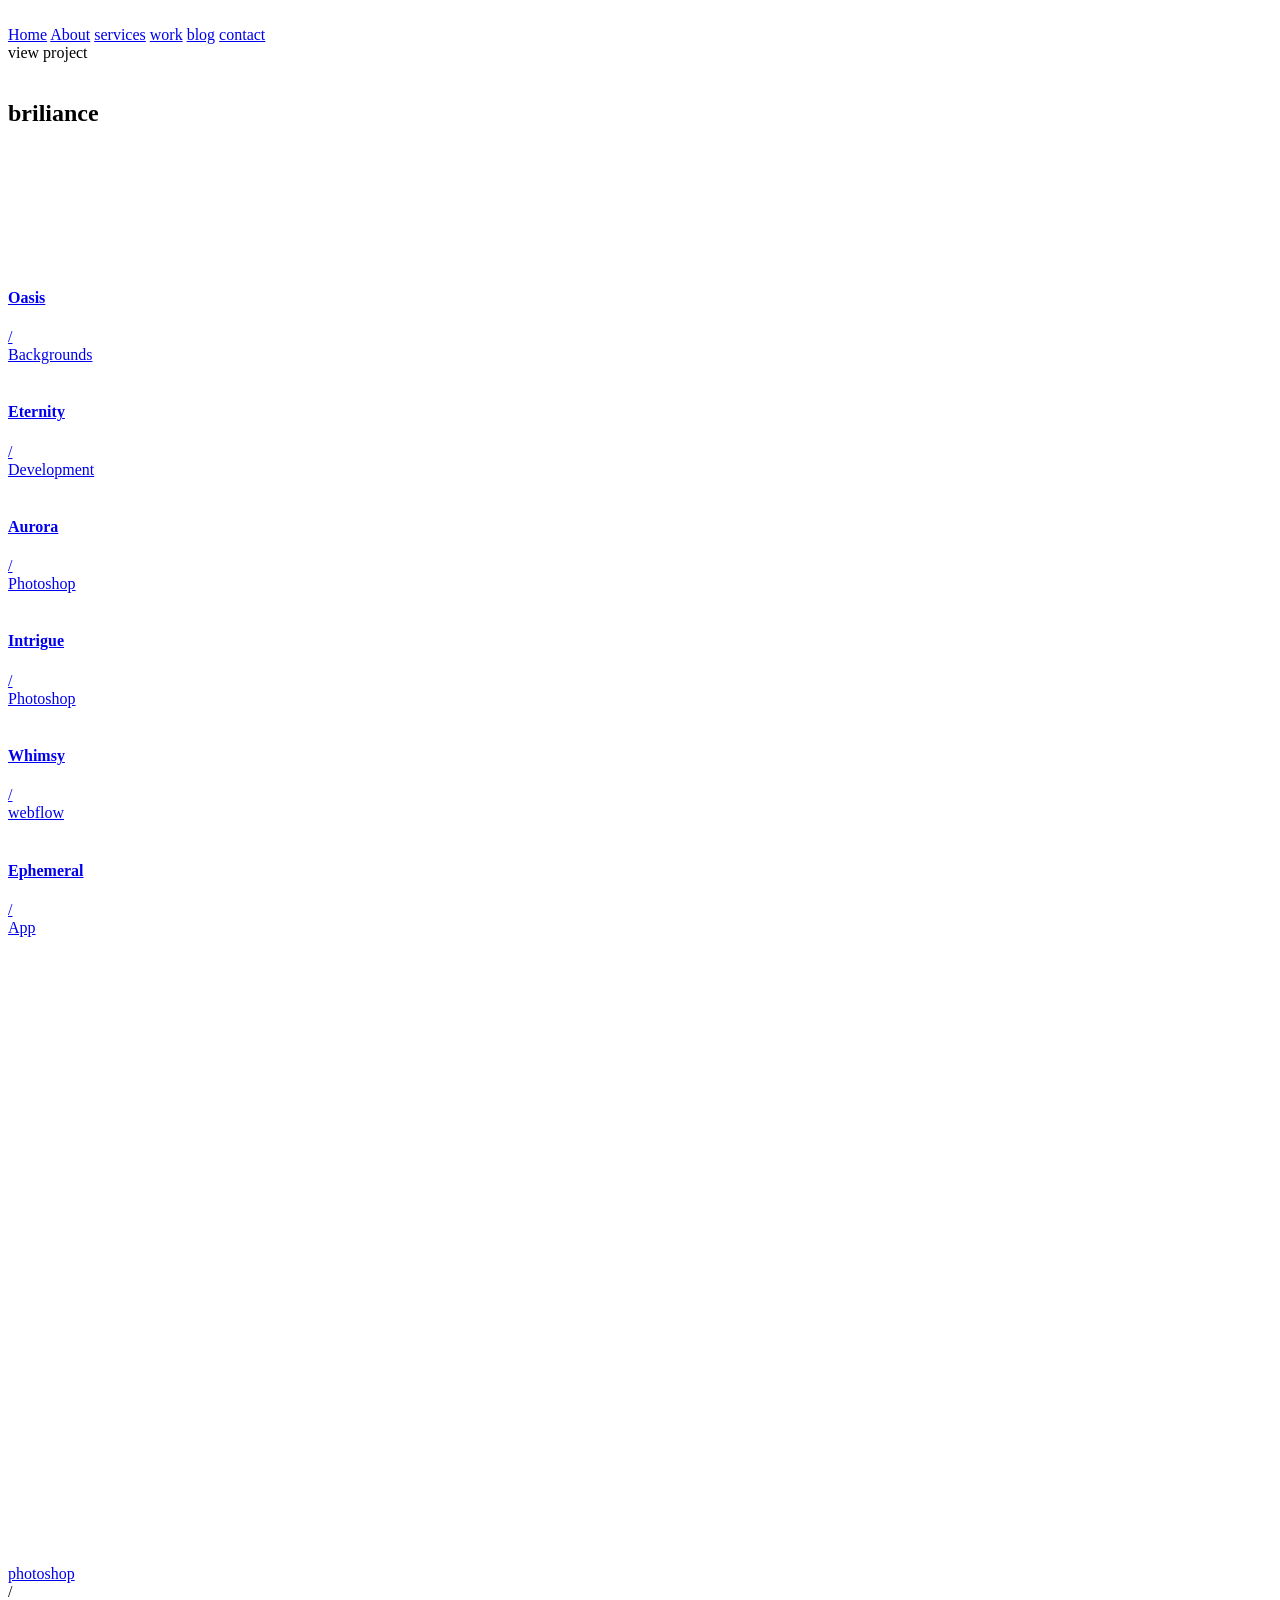
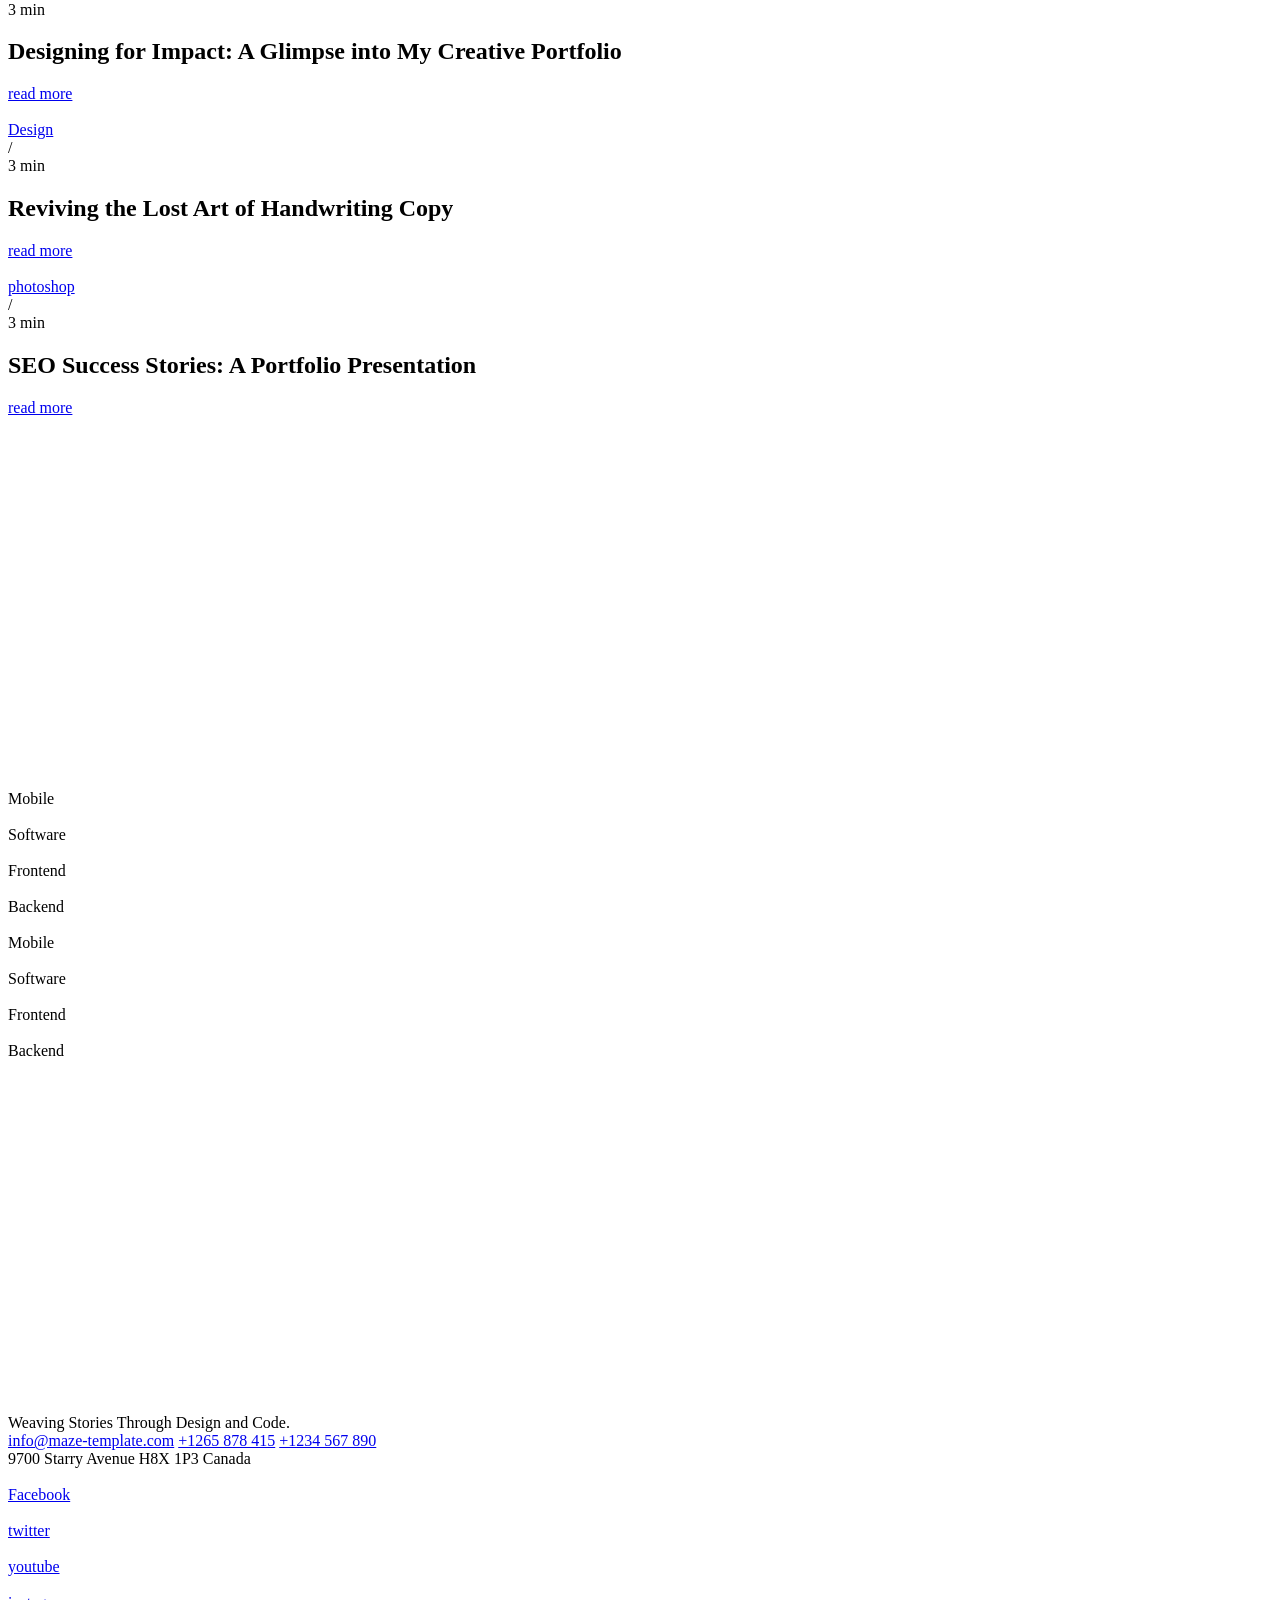
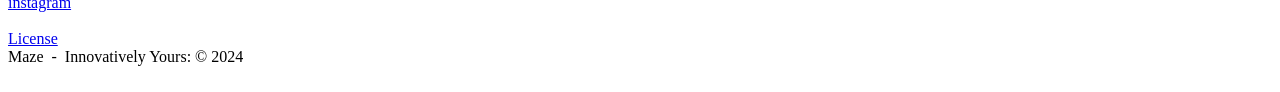
==== commit 2db18997: "Add files via upload" ====
--- a/index.html
+++ b/index.html
@@ -1,839 +1,650 @@
 <!DOCTYPE html>
-<html lang="en">
-<head>
-  <!-- ============================================================
-       META & SEO
-  ============================================================ -->
-  <meta charset="UTF-8" />
-  <meta name="viewport" content="width=device-width, initial-scale=1.0" />
-  <meta name="description" content="Daniel — Creative Designer specializing in Brand Identity, AI-Powered Creativity, and Digital Products. Crafting meaningful visual experiences for global brands." />
-  <meta name="keywords" content="creative designer, brand identity, UI/UX design, AI design, digital products, Bali designer" />
-  <meta name="author" content="Daniel" />
-
-  <!-- Open Graph -->
-  <meta property="og:title" content="Daniel — Creative Designer" />
-  <meta property="og:description" content="Crafting meaningful digital experiences through design, strategy, and technology." />
-  <meta property="og:type" content="website" />
-  <meta property="og:url" content="https://danielmorris.design" />
-
-  <title>Daniel — Creative Designer</title>
-
-  <!-- ============================================================
-       FONTS
-  ============================================================ -->
-  <link rel="preconnect" href="https://fonts.googleapis.com" />
-  <link rel="preconnect" href="https://fonts.gstatic.com" crossorigin />
-  <link href="https://fonts.googleapis.com/css2?family=Inter:wght@300;400;500;600;700;900&display=swap" rel="stylesheet" />
-
-  <!-- ============================================================
-       STYLES
-  ============================================================ -->
-  <link rel="stylesheet" href="style.css" />
-</head>
-<body>
-
-  <!-- ============================================================
-       NAVIGATION
-  ============================================================ -->
-  <header class="site-header" id="site-header" role="banner">
-    <nav class="nav-container" aria-label="Main navigation">
-      <a href="#hero" class="nav-logo" aria-label="Daniel — Home">
-        <span class="logo-mark">D</span>
-        <span class="logo-text">Daniel</span>
-      </a>
-
-      <ul class="nav-links" role="list">
-        <li><a href="#about" class="nav-link">About</a></li>
-        <li><a href="#services" class="nav-link">Services</a></li>
-        <li><a href="#projects" class="nav-link">Work</a></li>
-        <li><a href="#blog" class="nav-link">Writing</a></li>
-        <li><a href="#contact" class="nav-link nav-link--cta">Let's Talk</a></li>
-      </ul>
-
-      <!-- Mobile menu toggle -->
-      <button class="nav-toggle" id="nav-toggle" aria-label="Toggle menu" aria-expanded="false" aria-controls="mobile-menu">
-        <span class="toggle-bar"></span>
-        <span class="toggle-bar"></span>
-      </button>
-    </nav>
-
-    <!-- Mobile Menu -->
-    <div class="mobile-menu" id="mobile-menu" role="dialog" aria-label="Mobile navigation" aria-hidden="true">
-      <ul class="mobile-nav-links" role="list">
-        <li><a href="#about" class="mobile-nav-link">About</a></li>
-        <li><a href="#services" class="mobile-nav-link">Services</a></li>
-        <li><a href="#projects" class="mobile-nav-link">Work</a></li>
-        <li><a href="#blog" class="mobile-nav-link">Writing</a></li>
-        <li><a href="#skills" class="mobile-nav-link">Skills</a></li>
-        <li><a href="#contact" class="mobile-nav-link">Contact</a></li>
-      </ul>
-    </div>
-  </header>
-
-  <main>
-
-    <!-- ============================================================
-         HERO SECTION
-    ============================================================ -->
-    <section class="hero" id="hero" aria-label="Introduction">
-      <!-- Ambient gradient mesh -->
-      <div class="hero-mesh" aria-hidden="true">
-        <div class="mesh-orb mesh-orb--1"></div>
-        <div class="mesh-orb mesh-orb--2"></div>
-        <div class="mesh-orb mesh-orb--3"></div>
-      </div>
-
-      <div class="container hero-container">
-        <div class="hero-content">
-          <p class="hero-eyebrow animate-in" data-delay="0">Creative Designer · Bali, Indonesia</p>
-
-          <h1 class="hero-headline animate-in" data-delay="1">
-            Crafting experiences<br />
-            <em>worth remembering.</em>
-          </h1>
-
-          <p class="hero-description animate-in" data-delay="2">
-            I bridge brand identity, emerging technology, and human-centered design — helping founders, teams, and global brands build presences that resonate.
-          </p>
-
-          <div class="hero-actions animate-in" data-delay="3">
-            <a href="#projects" class="btn btn--primary">View My Work</a>
-            <a href="#contact" class="btn btn--ghost">Start a Project</a>
-          </div>
-
-          <!-- Social proof ticker -->
-          <div class="hero-meta animate-in" data-delay="4">
-            <div class="meta-item">
-              <span class="meta-value">7+</span>
-              <span class="meta-label">Years Experience</span>
-            </div>
-            <div class="meta-divider" aria-hidden="true"></div>
-            <div class="meta-item">
-              <span class="meta-value">60+</span>
-              <span class="meta-label">Projects Delivered</span>
-            </div>
-            <div class="meta-divider" aria-hidden="true"></div>
-            <div class="meta-item">
-              <span class="meta-value">3</span>
-              <span class="meta-label">Continents Reached</span>
-            </div>
-          </div>
+<html data-wf-page="654892840ab642bd7cd7b80b" data-wf-site="654892840ab642bd7cd7b802">
+
+    <head>
+        <meta charset="utf-8" />
+        <meta content="width=device-width, initial-scale=1" name="viewport" />
+
+        <title>Maze - Creative Agency Template</title>
+
+
+        <link href="css/normalize.css" rel="stylesheet" type="text/css" />
+        <link href="css/layout.css" rel="stylesheet" type="text/css" />
+        <link href="css/style.css" rel="stylesheet" type="text/css" />
+
+
+        <link href="images/favicon.png" rel="shortcut icon" type="image/x-icon" />
+        <link href="images/webclip.png" rel="apple-touch-icon" />
+    </head>
+
+    <body class="body">
+        <div class="header">
+            <div class="w-layout-blockcontainer main-container w-container">
+                <div data-animation="default" data-collapse="medium" data-duration="400" data-easing="ease" data-easing2="ease" role="banner" class="navbar w-nav">
+                    <a href="index.html" class="logo w-nav-brand"><img src="images/logo.png"  alt="" class="logo-image" /></a>
+                    <nav role="navigation" class="main-menu w-nav-menu">
+                        <a href="index.html" aria-current="page" class="menu-item w-nav-link w--current">Home</a>
+                        <a href="about.html" class="menu-item w-nav-link">About</a>
+                        <a href="services.html" class="menu-item w-nav-link">services</a>
+                        <a href="work.html" class="menu-item w-nav-link">work</a>
+                        <a href="blog.html" class="menu-item w-nav-link">blog</a>
+                        <a href="contact.html" class="menu-item w-nav-link">contact</a>
+                    </nav>
+                    <div class="menu-button w-nav-button">
+                        <div class="icon w-icon-nav-menu"></div>
+                    </div>
+                </div>
+            </div>
         </div>
-
-        <!-- Profile image placeholder -->
-        <div class="hero-visual animate-in" data-delay="2">
-          <div class="profile-frame">
-            <div class="profile-image-placeholder" aria-label="Daniel's profile photo">
-              <div class="profile-initials">D</div>
-            </div>
-            <!-- Floating badge -->
-            <div class="profile-badge" aria-hidden="true">
-              <span class="badge-dot"></span>
-              <span class="badge-text">Available for projects</span>
-            </div>
-          </div>
+        <div class="cursor-wrapp">
+            <div class="cursor-emmbed w-embed">
+                <style>
+                    .cursor-wrapp {
+                        pointer-events: none;
+                    }
+                </style>
+            </div>
+            <div data-w-id="798bcc35-ff55-6bd5-ef92-f807bf7f97aa" class="cursor read-more-link">
+                <div class="read-more-text">view project</div>
+            </div>
         </div>
-      </div>
-
-      <!-- Scroll indicator -->
-      <div class="scroll-indicator animate-in" data-delay="5" aria-hidden="true">
-        <div class="scroll-line"></div>
-        <span class="scroll-text">Scroll</span>
-      </div>
-    </section>
-
-    <!-- ============================================================
-         ABOUT SECTION
-    ============================================================ -->
-    <section class="section about" id="about" aria-labelledby="about-heading">
-      <div class="container">
-        <div class="section-grid">
-
-          <div class="section-label-col">
-            <p class="section-eyebrow reveal-item">About</p>
-          </div>
-
-          <div class="section-content-col">
-            <h2 class="section-headline reveal-item" id="about-heading">
-              Design is thinking<br />made visible.
-            </h2>
-
-            <div class="about-body reveal-item">
-              <p class="about-paragraph">
-                I'm Daniel — a Creative Designer based in Bali, Indonesia, working at the intersection of visual design, brand strategy, and artificial intelligence. My work is rooted in the belief that great design doesn't just look good — it <em>communicates</em>, builds trust, and moves people to act.
-              </p>
-              <p class="about-paragraph">
-                With over seven years across graphic design, photography, videography, and digital product design, I bring a multi-disciplinary perspective to every project. I currently lead creative work at Waterbom Bali while building independent ventures that explore the future of AI-powered creativity.
-              </p>
-              <p class="about-paragraph">
-                My process is collaborative, strategic, and deeply intentional — whether I'm crafting a brand identity from scratch, designing a digital product, or directing visual storytelling for global audiences.
-              </p>
-            </div>
-
-            <div class="about-philosophy reveal-item">
-              <h3 class="philosophy-label">Design Philosophy</h3>
-              <blockquote class="philosophy-quote">
-                "Good design is honest. It respects the intelligence of the audience, serves a clear purpose, and endures beyond trends."
-              </blockquote>
-            </div>
-          </div>
-
+
+        <section>
+            <div id="home" class="hero">
+                <div class="hero-text-and-image">
+                    <img src="images/hero-object.png"  alt="" class="herro-image" />
+                    <h1 data-w-id="b94b8a21-671a-0fe2-4f14-a47872b07353" class="hero-big-text">briliance</h1>
+                </div>
+                <div data-w-id="3e4309ee-a82f-b3a7-e347-aab9057bdd6a" style="opacity: 0;" class="hero-small-text">
+                    Revolutionizing Innovative Businesses <br />
+                    through Tailored Branding and Distinctive Apps.
+                </div>
+            </div>
+        </section>
+
+
+        <section>
+            <div class="work">
+                <div class="w-layout-blockcontainer main-container w-container">
+                    <div class="title-main">
+                        <h2
+                            data-w-id="d25f3654-7293-475d-691e-5ea5903cc499"
+                            style="
+                                opacity: 0;
+                                -webkit-transform: translate3d(0, 25px, 0) scale3d(1, 1, 1) rotateX(0) rotateY(0) rotateZ(0) skew(0, 0);
+                                -moz-transform: translate3d(0, 25px, 0) scale3d(1, 1, 1) rotateX(0) rotateY(0) rotateZ(0) skew(0, 0);
+                                -ms-transform: translate3d(0, 25px, 0) scale3d(1, 1, 1) rotateX(0) rotateY(0) rotateZ(0) skew(0, 0);
+                                transform: translate3d(0, 25px, 0) scale3d(1, 1, 1) rotateX(0) rotateY(0) rotateZ(0) skew(0, 0);
+                            "
+                            class="work-title"
+                        >
+                            Enter the Creative Realm, Where Every Idea Becomes a Masterpiece in Progress.
+                        </h2>
+                    </div>
+                    <div class="work-list-wrapper w-dyn-list">
+
+                      <div role="list" class="work-list w-dyn-items">
+                          <div
+                              data-w-id="5a37e745-e107-a45e-ef66-3ee22470229e"
+                              style="opacity: 1; transform: translate3d(0px, 0px, 0px) scale3d(1, 1, 1) rotateX(0deg) rotateY(0deg) rotateZ(0deg) skew(0deg, 0deg); transform-style: preserve-3d;"
+                              role="listitem"
+                              class="work-item w-dyn-item"
+                          >
+                              <div data-w-id="3299a1ac-3dc2-6abb-e96f-ffb482636f64" class="work-item-wrapper">
+                                  <a data-w-id="3299a1ac-3dc2-6abb-e96f-ffb482636f65" href="singlework.html" class="project-image-and-category w-inline-block">
+                                      <img
+                                          alt=""
+                                          
+                                          src="images/work12.png"
+                                          class="project-image"
+                                          style="border-color: rgba(0, 0, 0, 0);"
+                                      />
+                                  </a>
+                                  <a href="#" class="portfolio-text w-inline-block">
+                                      <h4 class="project-title">Oasis</h4>
+                                      <div class="slash">/</div>
+                                      <div class="portfolio-category">Backgrounds</div>
+                                  </a>
+                                  <div class="cursor-wrapper"></div>
+                              </div>
+                          </div>
+                          <div
+                              data-w-id="5a37e745-e107-a45e-ef66-3ee22470229e"
+                              style="opacity: 1; transform: translate3d(0px, 0px, 0px) scale3d(1, 1, 1) rotateX(0deg) rotateY(0deg) rotateZ(0deg) skew(0deg, 0deg); transform-style: preserve-3d;"
+                              role="listitem"
+                              class="work-item w-dyn-item"
+                          >
+                              <div data-w-id="3299a1ac-3dc2-6abb-e96f-ffb482636f64" class="work-item-wrapper">
+                                  <a data-w-id="3299a1ac-3dc2-6abb-e96f-ffb482636f65" href="singlework.html" class="project-image-and-category w-inline-block">
+                                      <img
+                                          alt=""
+                                          
+                                          src="images/work11.png"
+                                          class="project-image"
+                                          style="border-color: rgba(0, 0, 0, 0);"
+                                      />
+                                  </a>
+                                  <a href="#" class="portfolio-text w-inline-block">
+                                      <h4 class="project-title">Eternity</h4>
+                                      <div class="slash">/</div>
+                                      <div class="portfolio-category">Development</div>
+                                  </a>
+                                  <div class="cursor-wrapper"></div>
+                              </div>
+                          </div>
+                          <div
+                              data-w-id="5a37e745-e107-a45e-ef66-3ee22470229e"
+                              style="opacity: 1; transform: translate3d(0px, 0px, 0px) scale3d(1, 1, 1) rotateX(0deg) rotateY(0deg) rotateZ(0deg) skew(0deg, 0deg); transform-style: preserve-3d;"
+                              role="listitem"
+                              class="work-item w-dyn-item"
+                          >
+                              <div data-w-id="3299a1ac-3dc2-6abb-e96f-ffb482636f64" class="work-item-wrapper">
+                                  <a data-w-id="3299a1ac-3dc2-6abb-e96f-ffb482636f65" href="singlework.html" class="project-image-and-category w-inline-block">
+                                      <img
+                                          alt=""
+                                          
+                                          src="images/work10.png"
+                                          class="project-image"
+                                          style="border-color: rgba(0, 0, 0, 0);"
+                                      />
+                                  </a>
+                                  <a href="#" class="portfolio-text w-inline-block">
+                                      <h4 class="project-title">Aurora</h4>
+                                      <div class="slash">/</div>
+                                      <div class="portfolio-category">Photoshop</div>
+                                  </a>
+                                  <div class="cursor-wrapper"></div>
+                              </div>
+                          </div>
+                          <div
+                              data-w-id="5a37e745-e107-a45e-ef66-3ee22470229e"
+                              style="opacity: 1; transform: translate3d(0px, 0px, 0px) scale3d(1, 1, 1) rotateX(0deg) rotateY(0deg) rotateZ(0deg) skew(0deg, 0deg); transform-style: preserve-3d;"
+                              role="listitem"
+                              class="work-item w-dyn-item"
+                          >
+                              <div data-w-id="3299a1ac-3dc2-6abb-e96f-ffb482636f64" class="work-item-wrapper">
+                                  <a data-w-id="3299a1ac-3dc2-6abb-e96f-ffb482636f65" href="singlework.html" class="project-image-and-category w-inline-block">
+                                      <img
+                                          alt=""
+                                          
+                                          src="images/work9.png"
+                                          class="project-image"
+                                          style="border-color: rgba(0, 0, 0, 0);"
+                                      />
+                                  </a>
+                                  <a href="#" class="portfolio-text w-inline-block">
+                                      <h4 class="project-title">Intrigue</h4>
+                                      <div class="slash">/</div>
+                                      <div class="portfolio-category">Photoshop</div>
+                                  </a>
+                                  <div class="cursor-wrapper"></div>
+                              </div>
+                          </div>
+                          <div
+                              data-w-id="5a37e745-e107-a45e-ef66-3ee22470229e"
+                              style="opacity: 1; transform: translate3d(0px, 0px, 0px) scale3d(1, 1, 1) rotateX(0deg) rotateY(0deg) rotateZ(0deg) skew(0deg, 0deg); transform-style: preserve-3d;"
+                              role="listitem"
+                              class="work-item w-dyn-item"
+                          >
+                              <div data-w-id="3299a1ac-3dc2-6abb-e96f-ffb482636f64" class="work-item-wrapper">
+                                  <a data-w-id="3299a1ac-3dc2-6abb-e96f-ffb482636f65" href="singlework.html" class="project-image-and-category w-inline-block">
+                                      <img
+                                          alt=""
+                                          
+                                          src="images/work8.png"
+                                          class="project-image"
+                                          style="border-color: rgba(0, 0, 0, 0);"
+                                      />
+                                  </a>
+                                  <a href="#" class="portfolio-text w-inline-block">
+                                      <h4 class="project-title">Whimsy</h4>
+                                      <div class="slash">/</div>
+                                      <div class="portfolio-category">webflow</div>
+                                  </a>
+                                  <div class="cursor-wrapper"></div>
+                              </div>
+                          </div>
+                          <div
+                              data-w-id="5a37e745-e107-a45e-ef66-3ee22470229e"
+                              style="opacity: 1; transform: translate3d(0px, 0px, 0px) scale3d(1, 1, 1) rotateX(0deg) rotateY(0deg) rotateZ(0deg) skew(0deg, 0deg); transform-style: preserve-3d;"
+                              role="listitem"
+                              class="work-item w-dyn-item"
+                          >
+                              <div data-w-id="3299a1ac-3dc2-6abb-e96f-ffb482636f64" class="work-item-wrapper">
+                                  <a data-w-id="3299a1ac-3dc2-6abb-e96f-ffb482636f65" href="singlework.html" class="project-image-and-category w-inline-block">
+                                      <img
+                                          alt=""
+                                          
+                                          src="images/work7.png"
+                                          class="project-image"
+                                          style="border-color: rgba(0, 0, 0, 0);"
+                                      />
+                                  </a>
+                                  <a href="#" class="portfolio-text w-inline-block">
+                                      <h4 class="project-title">Ephemeral</h4>
+                                      <div class="slash">/</div>
+                                      <div class="portfolio-category">App</div>
+                                  </a>
+                                  <div class="cursor-wrapper"></div>
+                              </div>
+                          </div>
+                      </div>
+
+                    </div>
+                </div>
+            </div>
+        </section>
+
+        <section>
+            <div class="awards">
+                <div class="w-layout-blockcontainer main-container w-container">
+                    <div class="awards-title">
+                        <h2 data-w-id="97fad7a8-9245-fd7e-30a8-574b38dc36e8" style="opacity: 0;" class="award-heading">Awards &amp; Recognitions</h2>
+                        <div id="w-node-f38d456d-3635-bac4-5eca-3029bb8ed35a-7cd7b80b" data-w-id="f38d456d-3635-bac4-5eca-3029bb8ed35a" style="opacity: 0;" class="text-block">
+                            Acknowledging the dedication and expertise that define our success.
+                        </div>
+                    </div>
+                    <div class="awards-wrapper">
+                        <div data-w-id="1e985d7d-3670-4c77-d637-4375f005c811" style="opacity: 0;" class="award-item">
+                            <div class="award-text">awwwards</div>
+                            <div class="award-inner-style">
+                                <div class="award-line"></div>
+                                <h4 class="award-title">Site of the Day</h4>
+                                <div class="award-slash">/</div>
+                                <div class="award-year">2023</div>
+                            </div>
+                        </div>
+                        <div data-w-id="088c63e8-c308-8697-fd50-aefa61f0f6f1" style="opacity: 0;" class="award-item">
+                            <div class="award-text">CSs Design Gallery</div>
+                            <div class="award-inner-style">
+                                <div class="award-line"></div>
+                                <h4 class="award-title">The Most Creative</h4>
+                                <div class="award-slash">/</div>
+                                <div class="award-year">2023</div>
+                            </div>
+                        </div>
+                        <div data-w-id="3d7ca667-837e-9aa2-d5a6-95ab4aca018c" style="opacity: 0;" class="award-item">
+                            <div class="award-text">Site Inspirations</div>
+                            <div class="award-inner-style">
+                                <div class="award-line"></div>
+                                <h4 class="award-title">Unique Inspirations V3</h4>
+                                <div class="award-slash">/</div>
+                                <div class="award-year">2023</div>
+                            </div>
+                        </div>
+                        <div data-w-id="bf027c9b-bade-1f67-6995-d8ee3ed9d6e1" style="opacity: 0;" class="award-item">
+                            <div class="award-text">Award Gallery</div>
+                            <div class="award-inner-style">
+                                <div class="award-line"></div>
+                                <h4 class="award-title">Best Agency Website</h4>
+                                <div class="award-slash">/</div>
+                                <div class="award-year">2023</div>
+                            </div>
+                        </div>
+                    </div>
+                </div>
+            </div>
+        </section>
+
+        <section>
+            <div class="blog">
+                <div class="w-layout-blockcontainer main-container w-container">
+                    <div class="title-main">
+                        <h2
+                            data-w-id="e56e9e12-af51-c705-b5d0-69c584568d7f"
+                            style="
+                                opacity: 0;
+                                -webkit-transform: translate3d(0, 25px, 0) scale3d(1, 1, 1) rotateX(0) rotateY(0) rotateZ(0) skew(0, 0);
+                                -moz-transform: translate3d(0, 25px, 0) scale3d(1, 1, 1) rotateX(0) rotateY(0) rotateZ(0) skew(0, 0);
+                                -ms-transform: translate3d(0, 25px, 0) scale3d(1, 1, 1) rotateX(0) rotateY(0) rotateZ(0) skew(0, 0);
+                                transform: translate3d(0, 25px, 0) scale3d(1, 1, 1) rotateX(0) rotateY(0) rotateZ(0) skew(0, 0);
+                            "
+                            class="work-title"
+                        >
+                            Stay Informed, Where Every Story Unfolds and Knowledge Takes Shape.
+                        </h2>
+                    </div>
+                    <div class="blog-list-wrapper w-dyn-list">
+
+                      <div role="list" class="blog-list w-dyn-items">
+                          <div
+                              data-w-id="5c5fb76e-51c2-a0ff-6c79-c3d86b7d1cbc"
+                              style="opacity: 1; transform: translate3d(0px, 0px, 0px) scale3d(1, 1, 1) rotateX(0deg) rotateY(0deg) rotateZ(0deg) skew(0deg, 0deg); transform-style: preserve-3d;"
+                              role="listitem"
+                              class="blog-item w-dyn-item"
+                          >
+                              <div data-w-id="ada82d94-f394-81ca-6c4b-e657fd9a575b" class="blog-inner">
+                                  <a href="singleblog.html" class="blog-image-link w-inline-block">
+                                      <img
+                                          alt=""
+                                          src="images/post9.png"
+                                          class="blog-image"
+                                          style="transform: translate3d(0px, 0px, 0px) scale3d(1, 1, 1) rotateX(0deg) rotateY(0deg) rotateZ(0deg) skew(0deg, 0deg); transform-style: preserve-3d;"
+                                      />
+                                  </a>
+                                  <div class="blog-category-and-time">
+                                      <a href="singleblog.html" class="meta-text">photoshop</a>
+                                      <div class="meta-text">/</div>
+                                      <div class="reading-time">3 min</div>
+                                  </div>
+                                  <h2 class="blog-title">Designing for Impact: A Glimpse into My Creative Portfolio</h2>
+                                  <a href="singleblog.html" class="read-more w-button">read more</a>
+                              </div>
+                          </div>
+                          <div
+                              data-w-id="5c5fb76e-51c2-a0ff-6c79-c3d86b7d1cbc"
+                              style="opacity: 1; transform: translate3d(0px, 0px, 0px) scale3d(1, 1, 1) rotateX(0deg) rotateY(0deg) rotateZ(0deg) skew(0deg, 0deg); transform-style: preserve-3d;"
+                              role="listitem"
+                              class="blog-item w-dyn-item"
+                          >
+                              <div data-w-id="ada82d94-f394-81ca-6c4b-e657fd9a575b" class="blog-inner">
+                                  <a href="singleblog.html" class="blog-image-link w-inline-block">
+                                      <img
+                                          alt=""
+                                          src="images/post8.png"
+                                          class="blog-image"
+                                          style="transform: translate3d(0px, 0px, 0px) scale3d(1, 1, 1) rotateX(0deg) rotateY(0deg) rotateZ(0deg) skew(0deg, 0deg); transform-style: preserve-3d;"
+                                      />
+                                  </a>
+                                  <div class="blog-category-and-time">
+                                      <a href="singleblog.html" class="meta-text">Design</a>
+                                      <div class="meta-text">/</div>
+                                      <div class="reading-time">3 min</div>
+                                  </div>
+                                  <h2 class="blog-title">Reviving the Lost Art of Handwriting Copy</h2>
+                                  <a href="singleblog.html" class="read-more w-button">read more</a>
+                              </div>
+                          </div>
+                          <div
+                              data-w-id="5c5fb76e-51c2-a0ff-6c79-c3d86b7d1cbc"
+                              style="opacity: 1; transform: translate3d(0px, 0px, 0px) scale3d(1, 1, 1) rotateX(0deg) rotateY(0deg) rotateZ(0deg) skew(0deg, 0deg); transform-style: preserve-3d;"
+                              role="listitem"
+                              class="blog-item w-dyn-item"
+                          >
+                              <div data-w-id="ada82d94-f394-81ca-6c4b-e657fd9a575b" class="blog-inner">
+                                  <a href="singleblog.html" class="blog-image-link w-inline-block">
+                                      <img
+                                          alt=""
+                                          src="images/post7.png"
+                                          class="blog-image"
+                                          style="transform: translate3d(0px, 0px, 0px) scale3d(1, 1, 1) rotateX(0deg) rotateY(0deg) rotateZ(0deg) skew(0deg, 0deg); transform-style: preserve-3d;"
+                                      />
+                                  </a>
+                                  <div class="blog-category-and-time">
+                                      <a href="singleblog.html" class="meta-text">photoshop</a>
+                                      <div class="meta-text">/</div>
+                                      <div class="reading-time">3 min</div>
+                                  </div>
+                                  <h2 class="blog-title">SEO Success Stories: A Portfolio Presentation</h2>
+                                  <a href="singleblog.html" class="read-more w-button">read more</a>
+                              </div>
+                          </div>
+                      </div>
+
+
+                    </div>
+                </div>
+            </div>
+        </section>
+
+
+        <section>
+            <div class="services">
+                <h2 data-w-id="08b4f2d1-2ea7-17be-dacf-4c75bbe61090" style="opacity: 0;" class="service-title">Service Offerings</h2>
+                <div data-w-id="47d19fee-c85d-1af5-2ccc-c29db2db0d41" class="services-black">
+                    <div
+                        style="
+                            -webkit-transform: translate3d(-2450px, 0, 0) scale3d(1, 1, 1) rotateX(0) rotateY(0) rotateZ(0) skew(0, 0);
+                            -moz-transform: translate3d(-2450px, 0, 0) scale3d(1, 1, 1) rotateX(0) rotateY(0) rotateZ(0) skew(0, 0);
+                            -ms-transform: translate3d(-2450px, 0, 0) scale3d(1, 1, 1) rotateX(0) rotateY(0) rotateZ(0) skew(0, 0);
+                            transform: translate3d(-2450px, 0, 0) scale3d(1, 1, 1) rotateX(0) rotateY(0) rotateZ(0) skew(0, 0);
+                        "
+                        class="services-black-wrapper"
+                    >
+                        <div class="service-black-item">
+                            <div class="service-item-inner">
+                                <div class="service-white-text">Packing</div>
+                                <img src="images/arrow-white.png"  alt="" class="arrow-white" />
+                            </div>
+                        </div>
+                        <div class="service-black-item">
+                            <div class="service-item-inner">
+                                <div class="service-white-text">Branding</div>
+                                <img src="images/arrow-white.png"  alt="" class="arrow-white" />
+                            </div>
+                        </div>
+                        <div class="service-black-item">
+                            <div class="service-item-inner">
+                                <div class="service-white-text">Illustration</div>
+                                <img src="images/arrow-white.png"  alt="" class="arrow-white" />
+                            </div>
+                        </div>
+                        <div class="service-black-item">
+                            <div class="service-item-inner">
+                                <div class="service-white-text">typography</div>
+                                <img src="images/arrow-white.png"  alt="" class="arrow-white" />
+                            </div>
+                        </div>
+                        <div class="service-black-item">
+                            <div class="service-item-inner">
+                                <div class="service-white-text">typography</div>
+                                <img src="images/arrow-white.png"  alt="" class="arrow-white" />
+                            </div>
+                        </div>
+                        <div class="service-black-item">
+                            <div class="service-item-inner">
+                                <div class="service-white-text">Packing</div>
+                                <img src="images/arrow-white.png"  alt="" class="arrow-white" />
+                            </div>
+                        </div>
+                        <div class="service-black-item">
+                            <div class="service-item-inner">
+                                <div class="service-white-text">Branding</div>
+                                <img src="images/arrow-white.png"  alt="" class="arrow-white" />
+                            </div>
+                        </div>
+                        <div class="service-black-item">
+                            <div class="service-item-inner">
+                                <div class="service-white-text">Illustration</div>
+                                <img src="images/arrow-white.png"  alt="" class="arrow-white" />
+                            </div>
+                        </div>
+                    </div>
+                </div>
+                <div data-w-id="89fd23ea-b671-7185-1893-2e9d4bb51702" class="services-color">
+                    <div
+                        style="
+                            -webkit-transform: translate3d(0px, 0, 0) scale3d(1, 1, 1) rotateX(0) rotateY(0) rotateZ(0) skew(0, 0);
+                            -moz-transform: translate3d(0px, 0, 0) scale3d(1, 1, 1) rotateX(0) rotateY(0) rotateZ(0) skew(0, 0);
+                            -ms-transform: translate3d(0px, 0, 0) scale3d(1, 1, 1) rotateX(0) rotateY(0) rotateZ(0) skew(0, 0);
+                            transform: translate3d(0px, 0, 0) scale3d(1, 1, 1) rotateX(0) rotateY(0) rotateZ(0) skew(0, 0);
+                        "
+                        class="services-color-wrap"
+                    >
+                        <div class="services-color-item">
+                            <div class="service-item-inner">
+                                <img src="images/arrow-dark.png"  alt="" class="arrow-black" />
+                                <div class="services-black-text">Mobile</div>
+                            </div>
+                        </div>
+                        <div class="services-color-item">
+                            <div class="service-item-inner">
+                                <img src="images/arrow-dark.png"  alt="" class="arrow-black" />
+                                <div class="services-black-text">Software</div>
+                            </div>
+                        </div>
+                        <div class="services-color-item">
+                            <div class="service-item-inner">
+                                <img src="images/arrow-dark.png"  alt="" class="arrow-black" />
+                                <div class="services-black-text">Frontend</div>
+                            </div>
+                        </div>
+                        <div class="services-color-item">
+                            <div class="service-item-inner">
+                                <img src="images/arrow-dark.png"  alt="" class="arrow-black" />
+                                <div class="services-black-text">Backend</div>
+                            </div>
+                        </div>
+                        <div class="services-color-item">
+                            <div class="service-item-inner">
+                                <img src="images/arrow-dark.png"  alt="" class="arrow-black" />
+                                <div class="services-black-text">Mobile</div>
+                            </div>
+                        </div>
+                        <div class="services-color-item">
+                            <div class="service-item-inner">
+                                <img src="images/arrow-dark.png"  alt="" class="arrow-black" />
+                                <div class="services-black-text">Software</div>
+                            </div>
+                        </div>
+                        <div class="services-color-item">
+                            <div class="service-item-inner">
+                                <img src="images/arrow-dark.png"  alt="" class="arrow-black" />
+                                <div class="services-black-text">Frontend</div>
+                            </div>
+                        </div>
+                        <div class="services-color-item">
+                            <div class="service-item-inner">
+                                <img src="images/arrow-dark.png"  alt="" class="arrow-black" />
+                                <div class="services-black-text">Backend</div>
+                            </div>
+                        </div>
+                    </div>
+                </div>
+            </div>
+        </section>
+        <section>
+            <div class="features">
+                <div class="w-layout-blockcontainer main-container w-container">
+                    <div id="w-node-bf97ac0e-f6f9-8dab-c8a1-05ae0ec6e1dd-7cd7b80b" class="w-layout-layout feature-stack wf-layout-layout">
+                        <div id="w-node-bf97ac0e-f6f9-8dab-c8a1-05ae0ec6e1de-7cd7b80b" data-w-id="bf97ac0e-f6f9-8dab-c8a1-05ae0ec6e1de" style="opacity: 0;" class="w-layout-cell feature-cell">
+                            <div class="feature-text">Unleashing Possibilities through Our Service Capabilities</div>
+                            <img src="images/about.png"  alt="" class="feature-image" />
+                        </div>
+                        <div id="w-node-bf97ac0e-f6f9-8dab-c8a1-05ae0ec6e1df-7cd7b80b" data-w-id="bf97ac0e-f6f9-8dab-c8a1-05ae0ec6e1df" style="opacity: 0;" class="w-layout-cell feature-cell">
+                            <div class="accordion">
+                                <div class="accordion_content">
+                                    <div data-hover="false" data-delay="0" data-w-id="9238c354-0187-85d8-dd71-2e02334e8d7b" style="height: 60px;" class="accordion_item w-dropdown">
+                                        <div class="accordion_toggle w-dropdown-toggle">
+                                            <div class="accordion-title">Requesting a Quote</div>
+                                            <img src="images/plus.png"  style="display: none;" alt="" class="open-accordion-icon" />
+                                            <img src="images/minus.png"  style="display: block;" alt="" class="closed-acordion-icon" />
+                                        </div>
+                                        <nav class="dropdown-list w-dropdown-list">
+                                            <p class="accordion-paragraph">
+                                                We offer a wide range of services, including web design, mobile app development, branding, and more. Our service portfolio is designed to meet your diverse needs.
+                                            </p>
+                                        </nav>
+                                    </div>
+                                    <div data-hover="false" data-delay="0" data-w-id="e63c5c94-1e29-3d95-32ca-35bd07172590" style="height: 60px;" class="accordion_item w-dropdown">
+                                        <div class="accordion_toggle w-dropdown-toggle">
+                                            <div class="accordion-title">Customizing Services</div>
+                                            <img src="images/plus.png"  style="display: none;" alt="" class="open-accordion-icon" />
+                                            <img src="images/minus.png"  style="display: block;" alt="" class="closed-acordion-icon" />
+                                        </div>
+                                        <nav class="dropdown-list w-dropdown-list">
+                                            <p class="accordion-paragraph">
+                                                We offer a wide range of services, including web design, mobile app development, branding, and more. Our service portfolio is designed to meet your diverse needs.
+                                            </p>
+                                        </nav>
+                                    </div>
+                                    <div data-hover="false" data-delay="0" data-w-id="59e7e071-2779-cb7f-a64f-d33f94bc9986" style="height: 60px;" class="accordion_item w-dropdown">
+                                        <div class="accordion_toggle w-dropdown-toggle">
+                                            <div class="accordion-title">Project Timelines</div>
+                                            <img src="images/plus.png"  style="display: none;" alt="" class="open-accordion-icon" />
+                                            <img src="images/minus.png"  style="display: block;" alt="" class="closed-acordion-icon" />
+                                        </div>
+                                        <nav class="dropdown-list w-dropdown-list">
+                                            <p class="accordion-paragraph">
+                                                We offer a wide range of services, including web design, mobile app development, branding, and more. Our service portfolio is designed to meet your diverse needs.
+                                            </p>
+                                        </nav>
+                                    </div>
+                                    <div data-hover="false" data-delay="0" data-w-id="7661845b-8931-a25f-5af8-bdc3bad61b15" style="height: 60px;" class="accordion_item w-dropdown">
+                                        <div class="accordion_toggle w-dropdown-toggle">
+                                            <div class="accordion-title">Post-Project Assistance</div>
+                                            <img src="images/plus.png"  style="display: none;" alt="" class="open-accordion-icon" />
+                                            <img src="images/minus.png"  style="display: block;" alt="" class="closed-acordion-icon" />
+                                        </div>
+                                        <nav class="dropdown-list w-dropdown-list">
+                                            <p class="accordion-paragraph">
+                                                We offer a wide range of services, including web design, mobile app development, branding, and more. Our service portfolio is designed to meet your diverse needs.
+                                            </p>
+                                        </nav>
+                                    </div>
+                                    <div data-hover="false" data-delay="0" data-w-id="93d45928-1025-878f-3406-ddc25f817599" style="height: 60px;" class="accordion_item w-dropdown">
+                                        <div class="accordion_toggle w-dropdown-toggle">
+                                            <div class="accordion-title">Payment Options</div>
+                                            <img src="images/plus.png"  style="display: none;" alt="" class="open-accordion-icon" />
+                                            <img src="images/minus.png"  style="display: block;" alt="" class="closed-acordion-icon" />
+                                        </div>
+                                        <nav class="dropdown-list w-dropdown-list">
+                                            <p class="accordion-paragraph">
+                                                We offer a wide range of services, including web design, mobile app development, branding, and more. Our service portfolio is designed to meet your diverse needs.
+                                            </p>
+                                        </nav>
+                                    </div>
+                                </div>
+                            </div>
+                        </div>
+                    </div>
+                </div>
+            </div>
+        </section>
+        <div class="footer">
+            <div class="w-layout-blockcontainer main-container w-container">
+                <div class="footer-inner">
+                    <div id="w-node-e5c5e245-dac0-6b2c-8e18-4f1b2bce84cf-2bce84cc" data-w-id="e5c5e245-dac0-6b2c-8e18-4f1b2bce84cf" class="w-layout-layout footer-stack wf-layout-layout">
+                        <div id="w-node-e5c5e245-dac0-6b2c-8e18-4f1b2bce84d0-2bce84cc" class="w-layout-cell footer-cell">
+                            <img src="images/footer-logo.png"  alt="" class="footer-logo" />
+                            <div class="footer-text">Weaving Stories Through Design and Code.</div>
+                        </div>
+                        <div id="w-node-e5c5e245-dac0-6b2c-8e18-4f1b2bce84d4-2bce84cc" class="w-layout-cell footer-cell">
+                            <a href="mailto:test@gmail.com" class="footer-text footer-text-links">info@maze-template.com</a>
+                            <a href="tel:+123456789" class="footer-text footer-text-links">+1265 878 415</a>
+                            <a href="tel:+123456789" class="footer-text footer-text-links">+1234 567 890</a>
+                            <div class="footer-text">9700 Starry Avenue H8X 1P3 Canada</div>
+                        </div>
+                        <div id="w-node-e5c5e245-dac0-6b2c-8e18-4f1b2bce84dd-2bce84cc" class="w-layout-cell footer-cell">
+                            <a data-w-id="e5c5e245-dac0-6b2c-8e18-4f1b2bce84de" href="http://www.facebook.com" class="social-link-block w-inline-block">
+                                <div class="social-arrow"><img src="images/arrow-white.png"  alt="" class="foot-arrow" /></div>
+                                <div class="footer-text foot-social">Facebook</div>
+                            </a>
+                            <a data-w-id="e5c5e245-dac0-6b2c-8e18-4f1b2bce84e3" href="http://www.facebook.com" class="social-link-block w-inline-block">
+                                <div class="social-arrow"><img src="images/arrow-white.png"  alt="" class="foot-arrow" /></div>
+                                <div class="footer-text foot-social">twitter</div>
+                            </a>
+                            <a data-w-id="e5c5e245-dac0-6b2c-8e18-4f1b2bce84e8" href="http://www.facebook.com" class="social-link-block w-inline-block">
+                                <div class="social-arrow"><img src="images/arrow-white.png"  alt="" class="foot-arrow" /></div>
+                                <div class="footer-text foot-social">youtube</div>
+                            </a>
+                            <a data-w-id="e5c5e245-dac0-6b2c-8e18-4f1b2bce84ed" href="http://www.facebook.com" class="social-link-block w-inline-block">
+                                <div class="social-arrow"><img src="images/arrow-white.png"  alt="" class="foot-arrow" /></div>
+                                <div class="footer-text foot-social">instagram</div>
+                            </a>
+                            <a data-w-id="3cfc85a0-72d7-9155-99e9-bc842e42d351" href="utility/licensing.html" class="social-link-block w-inline-block">
+                                <div class="social-arrow"><img src="images/arrow-white.png"  alt="" class="foot-arrow" /></div>
+                                <div class="footer-text foot-social license">License</div>
+                            </a>
+                        </div>
+                    </div>
+                </div>
+                <div class="copyright">
+                    <div class="copyright-text">Maze  -  Innovatively Yours: © 2024 </div>
+                    <a href="#home" class="back-to-top w-inline-block"><img src="images/backtop.png"  alt="" class="back-to-top-image" /></a>
+                </div>
+            </div>
         </div>
-      </div>
-    </section>
-
-    <!-- ============================================================
-         SERVICES SECTION
-    ============================================================ -->
-    <section class="section services" id="services" aria-labelledby="services-heading">
-      <div class="container">
-
-        <div class="section-header reveal-item">
-          <p class="section-eyebrow">Services</p>
-          <h2 class="section-headline" id="services-heading">What I do best.</h2>
-          <p class="section-subtext">End-to-end creative services for brands that want to stand out — and stay that way.</p>
-        </div>
-
-        <div class="services-grid">
-
-          <article class="service-card reveal-item" aria-label="Brand Identity Design">
-            <div class="service-icon" aria-hidden="true">
-              <svg width="24" height="24" viewBox="0 0 24 24" fill="none" stroke="currentColor" stroke-width="1.5" stroke-linecap="round" stroke-linejoin="round"><circle cx="12" cy="12" r="10"/><path d="M12 2a15.3 15.3 0 0 1 4 10 15.3 15.3 0 0 1-4 10 15.3 15.3 0 0 1-4-10 15.3 15.3 0 0 1 4-10z"/><line x1="2" y1="12" x2="22" y2="12"/></svg>
-            </div>
-            <h3 class="service-title">Brand Identity Design</h3>
-            <p class="service-description">Complete visual systems — from strategy and naming to logo, color, typography, and brand guidelines that scale across every touchpoint.</p>
-            <div class="service-tags">
-              <span class="tag">Logo Design</span>
-              <span class="tag">Visual Identity</span>
-              <span class="tag">Brand Guidelines</span>
-            </div>
-          </article>
-
-          <article class="service-card reveal-item" aria-label="UI/UX Design">
-            <div class="service-icon" aria-hidden="true">
-              <svg width="24" height="24" viewBox="0 0 24 24" fill="none" stroke="currentColor" stroke-width="1.5" stroke-linecap="round" stroke-linejoin="round"><rect x="2" y="3" width="20" height="14" rx="2"/><line x1="8" y1="21" x2="16" y2="21"/><line x1="12" y1="17" x2="12" y2="21"/></svg>
-            </div>
-            <h3 class="service-title">UI/UX Design</h3>
-            <p class="service-description">User interfaces and digital experiences that feel effortless. Research-grounded, visually refined, and built for how real people think and move.</p>
-            <div class="service-tags">
-              <span class="tag">Web Design</span>
-              <span class="tag">App Design</span>
-              <span class="tag">Prototyping</span>
-            </div>
-          </article>
-
-          <article class="service-card reveal-item" aria-label="AI-Assisted Design">
-            <div class="service-icon" aria-hidden="true">
-              <svg width="24" height="24" viewBox="0 0 24 24" fill="none" stroke="currentColor" stroke-width="1.5" stroke-linecap="round" stroke-linejoin="round"><path d="M12 2L2 7l10 5 10-5-10-5z"/><path d="M2 17l10 5 10-5"/><path d="M2 12l10 5 10-5"/></svg>
-            </div>
-            <h3 class="service-title">AI-Assisted Design</h3>
-            <p class="service-description">Leveraging Midjourney, generative tools, and AI workflows to produce creative output at unprecedented speed — without sacrificing craft.</p>
-            <div class="service-tags">
-              <span class="tag">Midjourney</span>
-              <span class="tag">AI Workflows</span>
-              <span class="tag">Concept Art</span>
-            </div>
-          </article>
-
-          <article class="service-card reveal-item" aria-label="Creative Direction">
-            <div class="service-icon" aria-hidden="true">
-              <svg width="24" height="24" viewBox="0 0 24 24" fill="none" stroke="currentColor" stroke-width="1.5" stroke-linecap="round" stroke-linejoin="round"><circle cx="12" cy="12" r="3"/><path d="M19.07 4.93a10 10 0 0 1 0 14.14M4.93 4.93a10 10 0 0 0 0 14.14"/></svg>
-            </div>
-            <h3 class="service-title">Creative Direction</h3>
-            <p class="service-description">Strategic creative leadership for campaigns, product launches, and brand evolution — translating business goals into visual stories that connect.</p>
-            <div class="service-tags">
-              <span class="tag">Art Direction</span>
-              <span class="tag">Campaign Design</span>
-              <span class="tag">Strategy</span>
-            </div>
-          </article>
-
-          <article class="service-card reveal-item" aria-label="Digital Products">
-            <div class="service-icon" aria-hidden="true">
-              <svg width="24" height="24" viewBox="0 0 24 24" fill="none" stroke="currentColor" stroke-width="1.5" stroke-linecap="round" stroke-linejoin="round"><path d="M14 2H6a2 2 0 0 0-2 2v16a2 2 0 0 0 2 2h12a2 2 0 0 0 2-2V8z"/><polyline points="14 2 14 8 20 8"/><line x1="16" y1="13" x2="8" y2="13"/><line x1="16" y1="17" x2="8" y2="17"/></svg>
-            </div>
-            <h3 class="service-title">Digital Products</h3>
-            <p class="service-description">Design for SaaS platforms, web apps, and digital tools — from concept to polished interface with a focus on conversion and user retention.</p>
-            <div class="service-tags">
-              <span class="tag">SaaS Design</span>
-              <span class="tag">Dashboard UI</span>
-              <span class="tag">Design Systems</span>
-            </div>
-          </article>
-
-          <article class="service-card reveal-item" aria-label="Photography & Visual Content">
-            <div class="service-icon" aria-hidden="true">
-              <svg width="24" height="24" viewBox="0 0 24 24" fill="none" stroke="currentColor" stroke-width="1.5" stroke-linecap="round" stroke-linejoin="round"><path d="M23 19a2 2 0 0 1-2 2H3a2 2 0 0 1-2-2V8a2 2 0 0 1 2-2h4l2-3h6l2 3h4a2 2 0 0 1 2 2z"/><circle cx="12" cy="13" r="4"/></svg>
-            </div>
-            <h3 class="service-title">Photography & Visual Content</h3>
-            <p class="service-description">Commercial photography and video direction for brands, products, and events — shot with a designer's eye for composition, light, and story.</p>
-            <div class="service-tags">
-              <span class="tag">Brand Photography</span>
-              <span class="tag">Video Direction</span>
-              <span class="tag">Content Creation</span>
-            </div>
-          </article>
-
-        </div>
-      </div>
-    </section>
-
-    <!-- ============================================================
-         FEATURED PROJECTS SECTION
-    ============================================================ -->
-    <section class="section projects" id="projects" aria-labelledby="projects-heading">
-      <div class="container">
-
-        <div class="section-header reveal-item">
-          <p class="section-eyebrow">Selected Work</p>
-          <h2 class="section-headline" id="projects-heading">Projects that matter.</h2>
-          <p class="section-subtext">A curated selection of brand, digital, and creative projects — each one built with intention and care.</p>
-        </div>
-
-        <div class="projects-grid">
-
-          <!-- Project 1 -->
-          <article class="project-card project-card--large reveal-item" aria-label="Celeste d'Or Brand Identity">
-            <div class="project-image" style="--project-hue: 38, 55%, 70%;" aria-hidden="true">
-              <div class="project-image-bg project-image-bg--1"></div>
-              <div class="project-image-label">Brand Identity</div>
-            </div>
-            <div class="project-info">
-              <div class="project-meta">
-                <span class="project-category">Brand Identity</span>
-                <span class="project-year">2025</span>
-              </div>
-              <h3 class="project-title">Celeste d'Or</h3>
-              <p class="project-description">Complete visual identity for an elegant wine brand — logomark, label design, and brand world built around French heritage and modern refinement.</p>
-              <a href="#" class="project-link" aria-label="View Celeste d'Or project">
-                View Project
-                <svg width="16" height="16" viewBox="0 0 24 24" fill="none" stroke="currentColor" stroke-width="2" aria-hidden="true"><line x1="5" y1="12" x2="19" y2="12"/><polyline points="12 5 19 12 12 19"/></svg>
-              </a>
-            </div>
-          </article>
-
-          <!-- Project 2 -->
-          <article class="project-card reveal-item" aria-label="Waterbom Bali Campaign">
-            <div class="project-image" aria-hidden="true">
-              <div class="project-image-bg project-image-bg--2"></div>
-              <div class="project-image-label">Campaign Design</div>
-            </div>
-            <div class="project-info">
-              <div class="project-meta">
-                <span class="project-category">Art Direction</span>
-                <span class="project-year">2024</span>
-              </div>
-              <h3 class="project-title">Waterbom Visual Refresh</h3>
-              <p class="project-description">Campaign visual system and collateral redesign for Southeast Asia's top-rated water park attraction.</p>
-              <a href="#" class="project-link" aria-label="View Waterbom project">
-                View Project
-                <svg width="16" height="16" viewBox="0 0 24 24" fill="none" stroke="currentColor" stroke-width="2" aria-hidden="true"><line x1="5" y1="12" x2="19" y2="12"/><polyline points="12 5 19 12 12 19"/></svg>
-              </a>
-            </div>
-          </article>
-
-          <!-- Project 3 -->
-          <article class="project-card reveal-item" aria-label="BrandForge SaaS Platform">
-            <div class="project-image" aria-hidden="true">
-              <div class="project-image-bg project-image-bg--3"></div>
-              <div class="project-image-label">Product Design</div>
-            </div>
-            <div class="project-info">
-              <div class="project-meta">
-                <span class="project-category">UI/UX · SaaS</span>
-                <span class="project-year">2025</span>
-              </div>
-              <h3 class="project-title">BrandForge</h3>
-              <p class="project-description">AI-powered brand identity generator — product design and design system for a SaaS platform serving startups and freelancers.</p>
-              <a href="#" class="project-link" aria-label="View BrandForge project">
-                View Project
-                <svg width="16" height="16" viewBox="0 0 24 24" fill="none" stroke="currentColor" stroke-width="2" aria-hidden="true"><line x1="5" y1="12" x2="19" y2="12"/><polyline points="12 5 19 12 12 19"/></svg>
-              </a>
-            </div>
-          </article>
-
-          <!-- Project 4 -->
-          <article class="project-card reveal-item" aria-label="Aidukasi Education Platform">
-            <div class="project-image" aria-hidden="true">
-              <div class="project-image-bg project-image-bg--4"></div>
-              <div class="project-image-label">Digital Product</div>
-            </div>
-            <div class="project-info">
-              <div class="project-meta">
-                <span class="project-category">Web Design</span>
-                <span class="project-year">2024</span>
-              </div>
-              <h3 class="project-title">Aidukasi</h3>
-              <p class="project-description">Brand identity and platform design for an AI education platform bringing accessible learning to Indonesian audiences.</p>
-              <a href="#" class="project-link" aria-label="View Aidukasi project">
-                View Project
-                <svg width="16" height="16" viewBox="0 0 24 24" fill="none" stroke="currentColor" stroke-width="2" aria-hidden="true"><line x1="5" y1="12" x2="19" y2="12"/><polyline points="12 5 19 12 12 19"/></svg>
-              </a>
-            </div>
-          </article>
-
-          <!-- Project 5 -->
-          <article class="project-card reveal-item" aria-label="Bali Documentary Series">
-            <div class="project-image" aria-hidden="true">
-              <div class="project-image-bg project-image-bg--5"></div>
-              <div class="project-image-label">Film</div>
-            </div>
-            <div class="project-info">
-              <div class="project-meta">
-                <span class="project-category">Filmmaking</span>
-                <span class="project-year">2025</span>
-              </div>
-              <h3 class="project-title">The Unhurried Life</h3>
-              <p class="project-description">A festival-eligible short film exploring themes of life's pace and purpose — shot entirely across Bali's landscapes.</p>
-              <a href="#" class="project-link" aria-label="View film project">
-                View Project
-                <svg width="16" height="16" viewBox="0 0 24 24" fill="none" stroke="currentColor" stroke-width="2" aria-hidden="true"><line x1="5" y1="12" x2="19" y2="12"/><polyline points="12 5 19 12 12 19"/></svg>
-              </a>
-            </div>
-          </article>
-
-          <!-- Project 6 -->
-          <article class="project-card reveal-item" aria-label="Peta Sampah App">
-            <div class="project-image" aria-hidden="true">
-              <div class="project-image-bg project-image-bg--6"></div>
-              <div class="project-image-label">Civic Tech</div>
-            </div>
-            <div class="project-info">
-              <div class="project-meta">
-                <span class="project-category">App Design · Civic Tech</span>
-                <span class="project-year">2026</span>
-              </div>
-              <h3 class="project-title">Peta Sampah</h3>
-              <p class="project-description">GPS-based crowdsourced trash mapping web app designed to tackle waste management challenges across Indonesia.</p>
-              <a href="#" class="project-link" aria-label="View Peta Sampah project">
-                View Project
-                <svg width="16" height="16" viewBox="0 0 24 24" fill="none" stroke="currentColor" stroke-width="2" aria-hidden="true"><line x1="5" y1="12" x2="19" y2="12"/><polyline points="12 5 19 12 12 19"/></svg>
-              </a>
-            </div>
-          </article>
-
-        </div>
-
-      </div>
-    </section>
-
-    <!-- ============================================================
-         SKILLS SECTION
-    ============================================================ -->
-    <section class="section skills" id="skills" aria-labelledby="skills-heading">
-      <div class="container">
-
-        <div class="section-grid">
-          <div class="section-label-col">
-            <p class="section-eyebrow reveal-item">Expertise</p>
-          </div>
-
-          <div class="section-content-col">
-            <h2 class="section-headline reveal-item" id="skills-heading">Tools & craft.</h2>
-            <p class="section-subtext reveal-item">A working set of tools, refined over seven years of real-world design projects across industries and continents.</p>
-
-            <div class="skills-grid reveal-item">
-
-              <div class="skill-item">
-                <div class="skill-header">
-                  <span class="skill-name">Figma</span>
-                  <span class="skill-level">Expert</span>
-                </div>
-                <div class="skill-bar" role="progressbar" aria-valuenow="95" aria-valuemin="0" aria-valuemax="100" aria-label="Figma skill level 95%">
-                  <div class="skill-fill" style="--skill-width: 95%;"></div>
-                </div>
-              </div>
-
-              <div class="skill-item">
-                <div class="skill-header">
-                  <span class="skill-name">Adobe Illustrator</span>
-                  <span class="skill-level">Expert</span>
-                </div>
-                <div class="skill-bar" role="progressbar" aria-valuenow="92" aria-valuemin="0" aria-valuemax="100" aria-label="Adobe Illustrator skill level 92%">
-                  <div class="skill-fill" style="--skill-width: 92%;"></div>
-                </div>
-              </div>
-
-              <div class="skill-item">
-                <div class="skill-header">
-                  <span class="skill-name">Photoshop</span>
-                  <span class="skill-level">Expert</span>
-                </div>
-                <div class="skill-bar" role="progressbar" aria-valuenow="90" aria-valuemin="0" aria-valuemax="100" aria-label="Photoshop skill level 90%">
-                  <div class="skill-fill" style="--skill-width: 90%;"></div>
-                </div>
-              </div>
-
-              <div class="skill-item">
-                <div class="skill-header">
-                  <span class="skill-name">Adobe Premiere Pro</span>
-                  <span class="skill-level">Advanced</span>
-                </div>
-                <div class="skill-bar" role="progressbar" aria-valuenow="85" aria-valuemin="0" aria-valuemax="100" aria-label="Premiere Pro skill level 85%">
-                  <div class="skill-fill" style="--skill-width: 85%;"></div>
-                </div>
-              </div>
-
-              <div class="skill-item">
-                <div class="skill-header">
-                  <span class="skill-name">Midjourney</span>
-                  <span class="skill-level">Expert</span>
-                </div>
-                <div class="skill-bar" role="progressbar" aria-valuenow="93" aria-valuemin="0" aria-valuemax="100" aria-label="Midjourney skill level 93%">
-                  <div class="skill-fill" style="--skill-width: 93%;"></div>
-                </div>
-              </div>
-
-              <div class="skill-item">
-                <div class="skill-header">
-                  <span class="skill-name">Brand Strategy</span>
-                  <span class="skill-level">Expert</span>
-                </div>
-                <div class="skill-bar" role="progressbar" aria-valuenow="88" aria-valuemin="0" aria-valuemax="100" aria-label="Brand Strategy skill level 88%">
-                  <div class="skill-fill" style="--skill-width: 88%;"></div>
-                </div>
-              </div>
-
-              <div class="skill-item">
-                <div class="skill-header">
-                  <span class="skill-name">UI Design</span>
-                  <span class="skill-level">Expert</span>
-                </div>
-                <div class="skill-bar" role="progressbar" aria-valuenow="91" aria-valuemin="0" aria-valuemax="100" aria-label="UI Design skill level 91%">
-                  <div class="skill-fill" style="--skill-width: 91%;"></div>
-                </div>
-              </div>
-
-              <div class="skill-item">
-                <div class="skill-header">
-                  <span class="skill-name">Creative Direction</span>
-                  <span class="skill-level">Advanced</span>
-                </div>
-                <div class="skill-bar" role="progressbar" aria-valuenow="86" aria-valuemin="0" aria-valuemax="100" aria-label="Creative Direction skill level 86%">
-                  <div class="skill-fill" style="--skill-width: 86%;"></div>
-                </div>
-              </div>
-
-            </div>
-
-            <!-- AI Tools Callout -->
-            <div class="ai-tools-callout reveal-item">
-              <p class="callout-label">AI-Augmented Toolkit</p>
-              <div class="callout-pills">
-                <span class="pill">ChatGPT</span>
-                <span class="pill">Claude</span>
-                <span class="pill">Midjourney</span>
-                <span class="pill">Runway</span>
-                <span class="pill">Kling AI</span>
-                <span class="pill">Sora</span>
-              </div>
-            </div>
-
-          </div>
-        </div>
-
-      </div>
-    </section>
-
-    <!-- ============================================================
-         TESTIMONIALS SECTION
-    ============================================================ -->
-    <section class="section testimonials" id="testimonials" aria-labelledby="testimonials-heading">
-      <div class="container">
-
-        <div class="section-header reveal-item">
-          <p class="section-eyebrow">Testimonials</p>
-          <h2 class="section-headline" id="testimonials-heading">Clients speak.</h2>
-        </div>
-
-        <div class="testimonials-grid">
-
-          <article class="testimonial-card reveal-item">
-            <div class="testimonial-stars" aria-label="5 out of 5 stars">
-              <svg width="16" height="16" viewBox="0 0 24 24" fill="currentColor" aria-hidden="true"><polygon points="12 2 15.09 8.26 22 9.27 17 14.14 18.18 21.02 12 17.77 5.82 21.02 7 14.14 2 9.27 8.91 8.26 12 2"/></svg>
-              <svg width="16" height="16" viewBox="0 0 24 24" fill="currentColor" aria-hidden="true"><polygon points="12 2 15.09 8.26 22 9.27 17 14.14 18.18 21.02 12 17.77 5.82 21.02 7 14.14 2 9.27 8.91 8.26 12 2"/></svg>
-              <svg width="16" height="16" viewBox="0 0 24 24" fill="currentColor" aria-hidden="true"><polygon points="12 2 15.09 8.26 22 9.27 17 14.14 18.18 21.02 12 17.77 5.82 21.02 7 14.14 2 9.27 8.91 8.26 12 2"/></svg>
-              <svg width="16" height="16" viewBox="0 0 24 24" fill="currentColor" aria-hidden="true"><polygon points="12 2 15.09 8.26 22 9.27 17 14.14 18.18 21.02 12 17.77 5.82 21.02 7 14.14 2 9.27 8.91 8.26 12 2"/></svg>
-              <svg width="16" height="16" viewBox="0 0 24 24" fill="currentColor" aria-hidden="true"><polygon points="12 2 15.09 8.26 22 9.27 17 14.14 18.18 21.02 12 17.77 5.82 21.02 7 14.14 2 9.27 8.91 8.26 12 2"/></svg>
-            </div>
-            <blockquote class="testimonial-quote">
-              "Daniel brought a level of strategic thinking to our brand identity that we didn't expect. He didn't just make things beautiful — he made sure every visual decision had a reason."
-            </blockquote>
-            <footer class="testimonial-author">
-              <div class="author-avatar" aria-hidden="true">MR</div>
-              <div class="author-info">
-                <p class="author-name">Michael Rainer</p>
-                <p class="author-title">CEO, Rainer & Co.</p>
-              </div>
-            </footer>
-          </article>
-
-          <article class="testimonial-card reveal-item">
-            <div class="testimonial-stars" aria-label="5 out of 5 stars">
-              <svg width="16" height="16" viewBox="0 0 24 24" fill="currentColor" aria-hidden="true"><polygon points="12 2 15.09 8.26 22 9.27 17 14.14 18.18 21.02 12 17.77 5.82 21.02 7 14.14 2 9.27 8.91 8.26 12 2"/></svg>
-              <svg width="16" height="16" viewBox="0 0 24 24" fill="currentColor" aria-hidden="true"><polygon points="12 2 15.09 8.26 22 9.27 17 14.14 18.18 21.02 12 17.77 5.82 21.02 7 14.14 2 9.27 8.91 8.26 12 2"/></svg>
-              <svg width="16" height="16" viewBox="0 0 24 24" fill="currentColor" aria-hidden="true"><polygon points="12 2 15.09 8.26 22 9.27 17 14.14 18.18 21.02 12 17.77 5.82 21.02 7 14.14 2 9.27 8.91 8.26 12 2"/></svg>
-              <svg width="16" height="16" viewBox="0 0 24 24" fill="currentColor" aria-hidden="true"><polygon points="12 2 15.09 8.26 22 9.27 17 14.14 18.18 21.02 12 17.77 5.82 21.02 7 14.14 2 9.27 8.91 8.26 12 2"/></svg>
-              <svg width="16" height="16" viewBox="0 0 24 24" fill="currentColor" aria-hidden="true"><polygon points="12 2 15.09 8.26 22 9.27 17 14.14 18.18 21.02 12 17.77 5.82 21.02 7 14.14 2 9.27 8.91 8.26 12 2"/></svg>
-            </div>
-            <blockquote class="testimonial-quote">
-              "We hired Daniel to redesign our digital platform UI and he completely transformed how our users engage with the product. Conversion improved by 40% in the first month post-launch."
-            </blockquote>
-            <footer class="testimonial-author">
-              <div class="author-avatar" aria-hidden="true">SL</div>
-              <div class="author-info">
-                <p class="author-name">Sofia Lindqvist</p>
-                <p class="author-title">Head of Product, Techland AB</p>
-              </div>
-            </footer>
-          </article>
-
-          <article class="testimonial-card reveal-item">
-            <div class="testimonial-stars" aria-label="5 out of 5 stars">
-              <svg width="16" height="16" viewBox="0 0 24 24" fill="currentColor" aria-hidden="true"><polygon points="12 2 15.09 8.26 22 9.27 17 14.14 18.18 21.02 12 17.77 5.82 21.02 7 14.14 2 9.27 8.91 8.26 12 2"/></svg>
-              <svg width="16" height="16" viewBox="0 0 24 24" fill="currentColor" aria-hidden="true"><polygon points="12 2 15.09 8.26 22 9.27 17 14.14 18.18 21.02 12 17.77 5.82 21.02 7 14.14 2 9.27 8.91 8.26 12 2"/></svg>
-              <svg width="16" height="16" viewBox="0 0 24 24" fill="currentColor" aria-hidden="true"><polygon points="12 2 15.09 8.26 22 9.27 17 14.14 18.18 21.02 12 17.77 5.82 21.02 7 14.14 2 9.27 8.91 8.26 12 2"/></svg>
-              <svg width="16" height="16" viewBox="0 0 24 24" fill="currentColor" aria-hidden="true"><polygon points="12 2 15.09 8.26 22 9.27 17 14.14 18.18 21.02 12 17.77 5.82 21.02 7 14.14 2 9.27 8.91 8.26 12 2"/></svg>
-              <svg width="16" height="16" viewBox="0 0 24 24" fill="currentColor" aria-hidden="true"><polygon points="12 2 15.09 8.26 22 9.27 17 14.14 18.18 21.02 12 17.77 5.82 21.02 7 14.14 2 9.27 8.91 8.26 12 2"/></svg>
-            </div>
-            <blockquote class="testimonial-quote">
-              "Working with Daniel feels like collaborating with a creative partner who genuinely cares about your success. He's strategic, fast, and the quality of work is consistently exceptional."
-            </blockquote>
-            <footer class="testimonial-author">
-              <div class="author-avatar" aria-hidden="true">AK</div>
-              <div class="author-info">
-                <p class="author-name">Aditya Kumar</p>
-                <p class="author-title">Founder, Strata Studio</p>
-              </div>
-            </footer>
-          </article>
-
-        </div>
-
-      </div>
-    </section>
-
-    <!-- ============================================================
-         BLOG SECTION
-    ============================================================ -->
-    <section class="section blog" id="blog" aria-labelledby="blog-heading">
-      <div class="container">
-
-        <div class="section-header reveal-item">
-          <p class="section-eyebrow">Writing</p>
-          <h2 class="section-headline" id="blog-heading">Ideas worth sharing.</h2>
-          <p class="section-subtext">Thoughts on design, creativity, artificial intelligence, and what it means to build things that last.</p>
-        </div>
-
-        <div class="blog-grid">
-
-          <article class="blog-card blog-card--featured reveal-item">
-            <div class="blog-image blog-image--1" aria-hidden="true">
-              <div class="blog-image-overlay"></div>
-            </div>
-            <div class="blog-content">
-              <div class="blog-meta">
-                <span class="blog-tag">Design</span>
-                <span class="blog-date">June 2026</span>
-              </div>
-              <h3 class="blog-title">Why the best design decisions feel invisible</h3>
-              <p class="blog-excerpt">The hallmark of exceptional design isn't that people notice it. It's that they don't — because the experience feels so natural, so right, that nothing jars them out of it.</p>
-              <a href="#" class="blog-link" aria-label="Read: Why the best design decisions feel invisible">
-                Read Article
-                <svg width="16" height="16" viewBox="0 0 24 24" fill="none" stroke="currentColor" stroke-width="2" aria-hidden="true"><line x1="5" y1="12" x2="19" y2="12"/><polyline points="12 5 19 12 12 19"/></svg>
-              </a>
-            </div>
-          </article>
-
-          <article class="blog-card reveal-item">
-            <div class="blog-content">
-              <div class="blog-meta">
-                <span class="blog-tag">AI</span>
-                <span class="blog-date">May 2026</span>
-              </div>
-              <h3 class="blog-title">AI won't replace designers. But it will change what design means.</h3>
-              <p class="blog-excerpt">The designers thriving in the age of AI aren't the ones resisting the tools — they're the ones who understand that taste, judgment, and strategy are harder to automate than pixels.</p>
-              <a href="#" class="blog-link" aria-label="Read: AI and design">
-                Read Article
-                <svg width="16" height="16" viewBox="0 0 24 24" fill="none" stroke="currentColor" stroke-width="2" aria-hidden="true"><line x1="5" y1="12" x2="19" y2="12"/><polyline points="12 5 19 12 12 19"/></svg>
-              </a>
-            </div>
-          </article>
-
-          <article class="blog-card reveal-item">
-            <div class="blog-content">
-              <div class="blog-meta">
-                <span class="blog-tag">Creativity</span>
-                <span class="blog-date">April 2026</span>
-              </div>
-              <h3 class="blog-title">The discipline of creative consistency</h3>
-              <p class="blog-excerpt">Inspiration is random. Great creative work isn't. Here's how I built a daily practice that produces consistent output — without waiting for the muse to show up.</p>
-              <a href="#" class="blog-link" aria-label="Read: Creative consistency">
-                Read Article
-                <svg width="16" height="16" viewBox="0 0 24 24" fill="none" stroke="currentColor" stroke-width="2" aria-hidden="true"><line x1="5" y1="12" x2="19" y2="12"/><polyline points="12 5 19 12 12 19"/></svg>
-              </a>
-            </div>
-          </article>
-
-          <article class="blog-card reveal-item">
-            <div class="blog-content">
-              <div class="blog-meta">
-                <span class="blog-tag">Personal Growth</span>
-                <span class="blog-date">March 2026</span>
-              </div>
-              <h3 class="blog-title">What learning classical piano taught me about design</h3>
-              <p class="blog-excerpt">I'm four months into a five-year piano study plan. The parallels between mastering an instrument and mastering visual craft are deeper than I expected.</p>
-              <a href="#" class="blog-link" aria-label="Read: Piano and design">
-                Read Article
-                <svg width="16" height="16" viewBox="0 0 24 24" fill="none" stroke="currentColor" stroke-width="2" aria-hidden="true"><line x1="5" y1="12" x2="19" y2="12"/><polyline points="12 5 19 12 12 19"/></svg>
-              </a>
-            </div>
-          </article>
-
-        </div>
-
-      </div>
-    </section>
-
-    <!-- ============================================================
-         CONTACT SECTION
-    ============================================================ -->
-    <section class="section contact" id="contact" aria-labelledby="contact-heading">
-      <div class="container">
-
-        <div class="contact-grid">
-
-          <div class="contact-info">
-            <p class="section-eyebrow reveal-item">Contact</p>
-            <h2 class="section-headline reveal-item" id="contact-heading">
-              Let's build<br />something great.
-            </h2>
-            <p class="contact-description reveal-item">
-              I'm selectively available for new projects, brand partnerships, and creative consulting. If you have something meaningful in mind, I'd love to hear about it.
-            </p>
-
-            <div class="contact-links reveal-item">
-              <a href="mailto:hello@danielmorris.design" class="contact-link" aria-label="Send email to Daniel">
-                <svg width="20" height="20" viewBox="0 0 24 24" fill="none" stroke="currentColor" stroke-width="1.5" aria-hidden="true"><path d="M4 4h16c1.1 0 2 .9 2 2v12c0 1.1-.9 2-2 2H4c-1.1 0-2-.9-2-2V6c0-1.1.9-2 2-2z"/><polyline points="22,6 12,13 2,6"/></svg>
-                <span>hello@danielmorris.design</span>
-              </a>
-              <a href="https://linkedin.com/in/danielmorris" target="_blank" rel="noopener noreferrer" class="contact-link" aria-label="Visit Daniel's LinkedIn profile">
-                <svg width="20" height="20" viewBox="0 0 24 24" fill="none" stroke="currentColor" stroke-width="1.5" aria-hidden="true"><path d="M16 8a6 6 0 0 1 6 6v7h-4v-7a2 2 0 0 0-2-2 2 2 0 0 0-2 2v7h-4v-7a6 6 0 0 1 6-6z"/><rect x="2" y="9" width="4" height="12"/><circle cx="4" cy="4" r="2"/></svg>
-                <span>linkedin.com/in/danielmorris</span>
-              </a>
-              <a href="https://instagram.com/danielmorrism" target="_blank" rel="noopener noreferrer" class="contact-link" aria-label="Visit Daniel's Instagram profile">
-                <svg width="20" height="20" viewBox="0 0 24 24" fill="none" stroke="currentColor" stroke-width="1.5" aria-hidden="true"><rect x="2" y="2" width="20" height="20" rx="5" ry="5"/><path d="M16 11.37A4 4 0 1 1 12.63 8 4 4 0 0 1 16 11.37z"/><line x1="17.5" y1="6.5" x2="17.51" y2="6.5"/></svg>
-                <span>@danielmorrism</span>
-              </a>
-              <a href="https://behance.net/danielmorris" target="_blank" rel="noopener noreferrer" class="contact-link" aria-label="Visit Daniel's Behance profile">
-                <svg width="20" height="20" viewBox="0 0 24 24" fill="none" stroke="currentColor" stroke-width="1.5" aria-hidden="true"><path d="M2 12h6"/><path d="M2 6h6"/><path d="M2 18h6"/><rect x="8" y="4" width="6" height="16" rx="1"/><path d="M14 9h6v6h-6z"/><path d="M14 12h6"/></svg>
-                <span>behance.net/danielmorris</span>
-              </a>
-            </div>
-          </div>
-
-          <!-- Contact Form -->
-          <div class="contact-form-wrapper reveal-item">
-            <form class="contact-form" id="contact-form" novalidate aria-label="Contact form">
-              <div class="form-group">
-                <label for="name" class="form-label">Your Name</label>
-                <input type="text" id="name" name="name" class="form-input" placeholder="Jane Smith" required autocomplete="name" aria-required="true" />
-              </div>
-
-              <div class="form-group">
-                <label for="email" class="form-label">Email Address</label>
-                <input type="email" id="email" name="email" class="form-input" placeholder="jane@company.com" required autocomplete="email" aria-required="true" />
-              </div>
-
-              <div class="form-group">
-                <label for="project" class="form-label">Project Type</label>
-                <select id="project" name="project" class="form-input form-select" aria-label="Select project type">
-                  <option value="" disabled selected>Select a service</option>
-                  <option value="brand-identity">Brand Identity Design</option>
-                  <option value="ui-ux">UI/UX Design</option>
-                  <option value="ai-design">AI-Assisted Design</option>
-                  <option value="creative-direction">Creative Direction</option>
-                  <option value="digital-product">Digital Product</option>
-                  <option value="other">Other</option>
-                </select>
-              </div>
-
-              <div class="form-group">
-                <label for="message" class="form-label">Tell me about your project</label>
-                <textarea id="message" name="message" class="form-input form-textarea" placeholder="What are you building? What's the timeline? What makes it exciting?" rows="5" required aria-required="true"></textarea>
-              </div>
-
-              <button type="submit" class="btn btn--primary btn--full" id="form-submit">
-                <span class="btn-text">Send Message</span>
-                <svg class="btn-icon" width="18" height="18" viewBox="0 0 24 24" fill="none" stroke="currentColor" stroke-width="2" aria-hidden="true"><line x1="22" y1="2" x2="11" y2="13"/><polygon points="22 2 15 22 11 13 2 9 22 2"/></svg>
-              </button>
-
-              <p class="form-note">I typically respond within 24 hours.</p>
-              <div class="form-status" id="form-status" role="alert" aria-live="polite"></div>
-            </form>
-          </div>
-
-        </div>
-
-      </div>
-    </section>
-
-  </main>
-
-  <!-- ============================================================
-       FOOTER
-  ============================================================ -->
-  <footer class="site-footer" role="contentinfo">
-    <div class="container">
-      <div class="footer-grid">
-
-        <div class="footer-brand">
-          <a href="#hero" class="footer-logo" aria-label="Daniel — Back to top">
-            <span class="logo-mark">D</span>
-            <span class="logo-text">Daniel</span>
-          </a>
-          <p class="footer-tagline">Creative Designer · Bali, Indonesia</p>
-          <p class="footer-copy">&copy; <span id="footer-year"></span> Daniel. All rights reserved.</p>
-        </div>
-
-        <nav class="footer-nav" aria-label="Footer navigation">
-          <div class="footer-nav-col">
-            <p class="footer-nav-label">Navigation</p>
-            <ul role="list">
-              <li><a href="#about" class="footer-link">About</a></li>
-              <li><a href="#services" class="footer-link">Services</a></li>
-              <li><a href="#projects" class="footer-link">Work</a></li>
-              <li><a href="#blog" class="footer-link">Writing</a></li>
-              <li><a href="#contact" class="footer-link">Contact</a></li>
-            </ul>
-          </div>
-          <div class="footer-nav-col">
-            <p class="footer-nav-label">Connect</p>
-            <ul role="list">
-              <li><a href="https://linkedin.com/in/danielmorris" target="_blank" rel="noopener noreferrer" class="footer-link">LinkedIn</a></li>
-              <li><a href="https://instagram.com/danielmorrism" target="_blank" rel="noopener noreferrer" class="footer-link">Instagram</a></li>
-              <li><a href="https://behance.net/danielmorris" target="_blank" rel="noopener noreferrer" class="footer-link">Behance</a></li>
-              <li><a href="mailto:hello@danielmorris.design" class="footer-link">Email</a></li>
-            </ul>
-          </div>
-        </nav>
-
-      </div>
-
-      <div class="footer-bottom">
-        <p class="footer-bottom-text">Designed & Built by Daniel &mdash; with care and curiosity.</p>
-        <a href="#hero" class="back-to-top" aria-label="Back to top">
-          <svg width="20" height="20" viewBox="0 0 24 24" fill="none" stroke="currentColor" stroke-width="2" aria-hidden="true"><line x1="12" y1="19" x2="12" y2="5"/><polyline points="5 12 12 5 19 12"/></svg>
-        </a>
-      </div>
-
-    </div>
-  </footer>
-
-  <!-- ============================================================
-       JAVASCRIPT
-  ============================================================ -->
-  <script src="script.js"></script>
-
-</body>
+
+        <script src="js/webfont.js" type="text/javascript"></script>
+        <script type="text/javascript">
+            WebFont.load({ google: { families: ["Space Grotesk:300,regular,500,600,700"] } });
+        </script>
+        <script
+            src="js/jquery-3.5.1.min.js"
+            type="text/javascript"
+        ></script>
+        <script src="js/plugins.js" type="text/javascript"></script>
+        
+    </body>
 </html>
